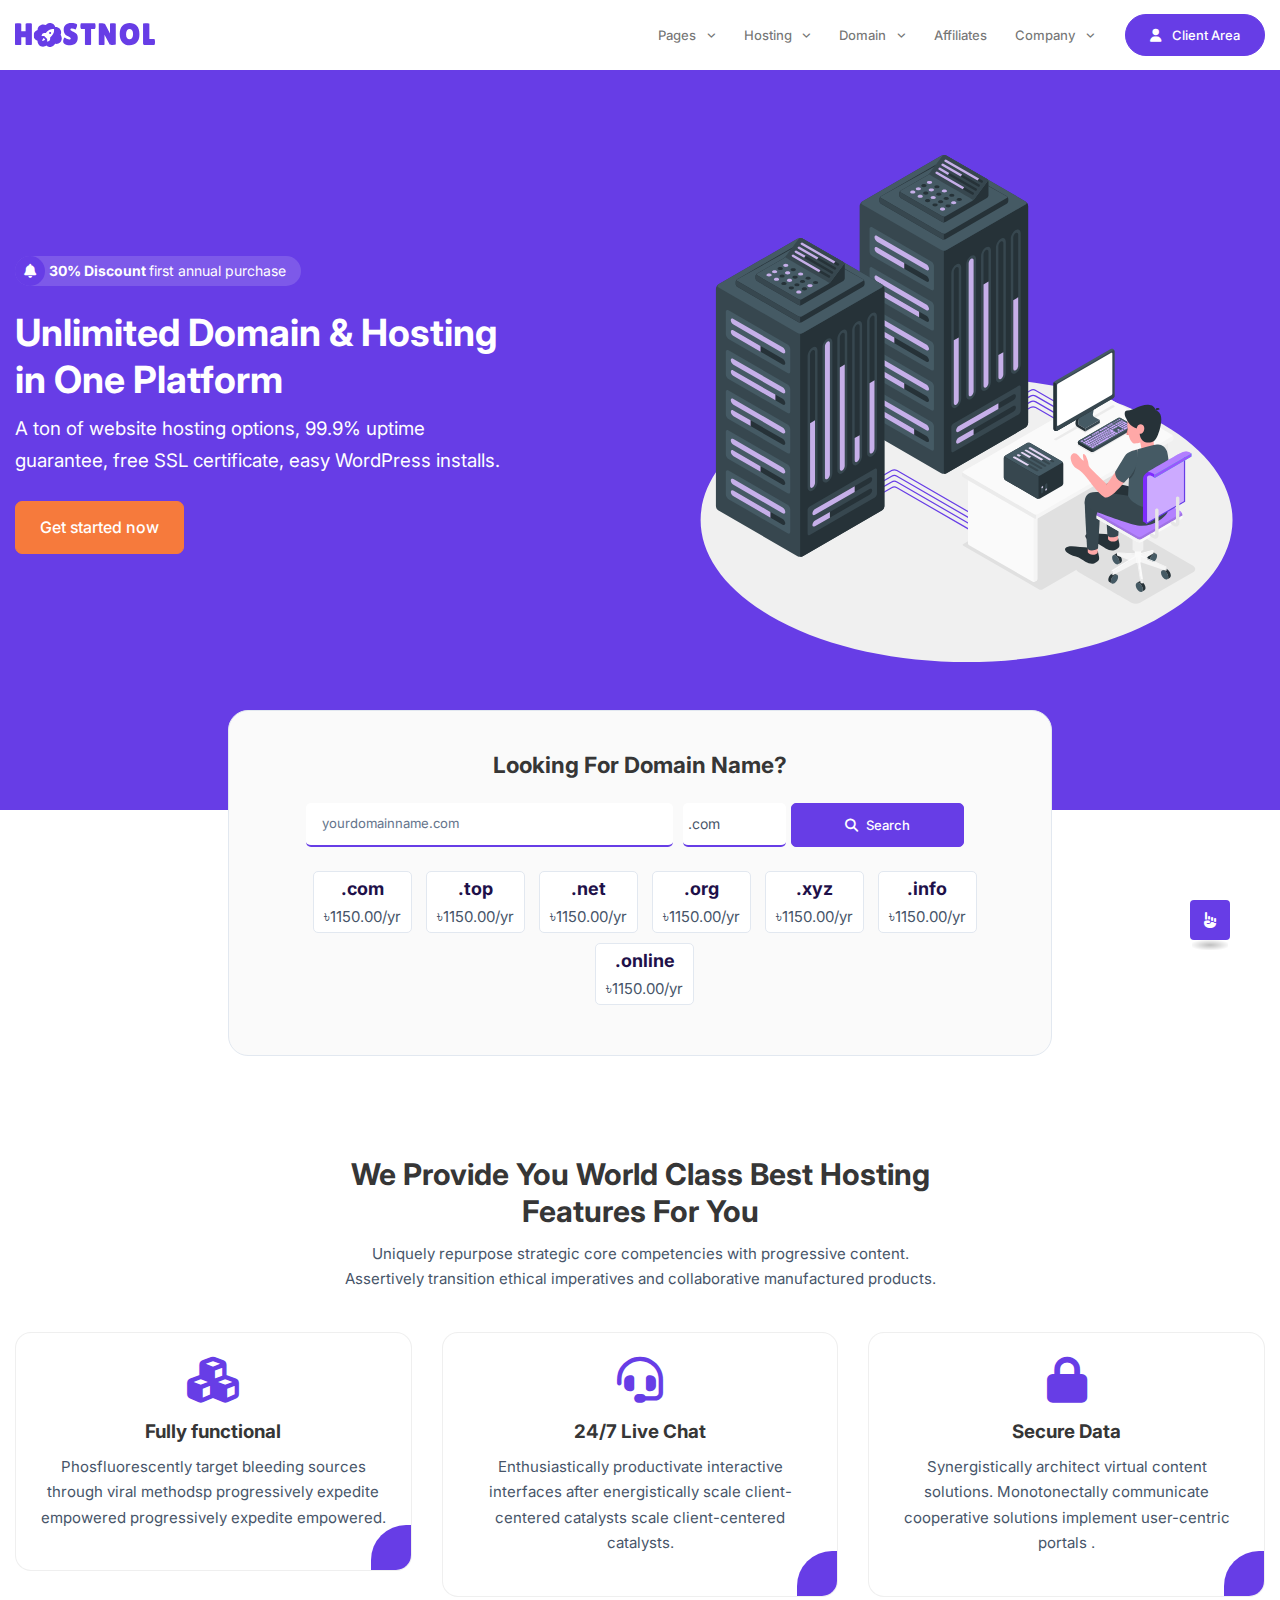
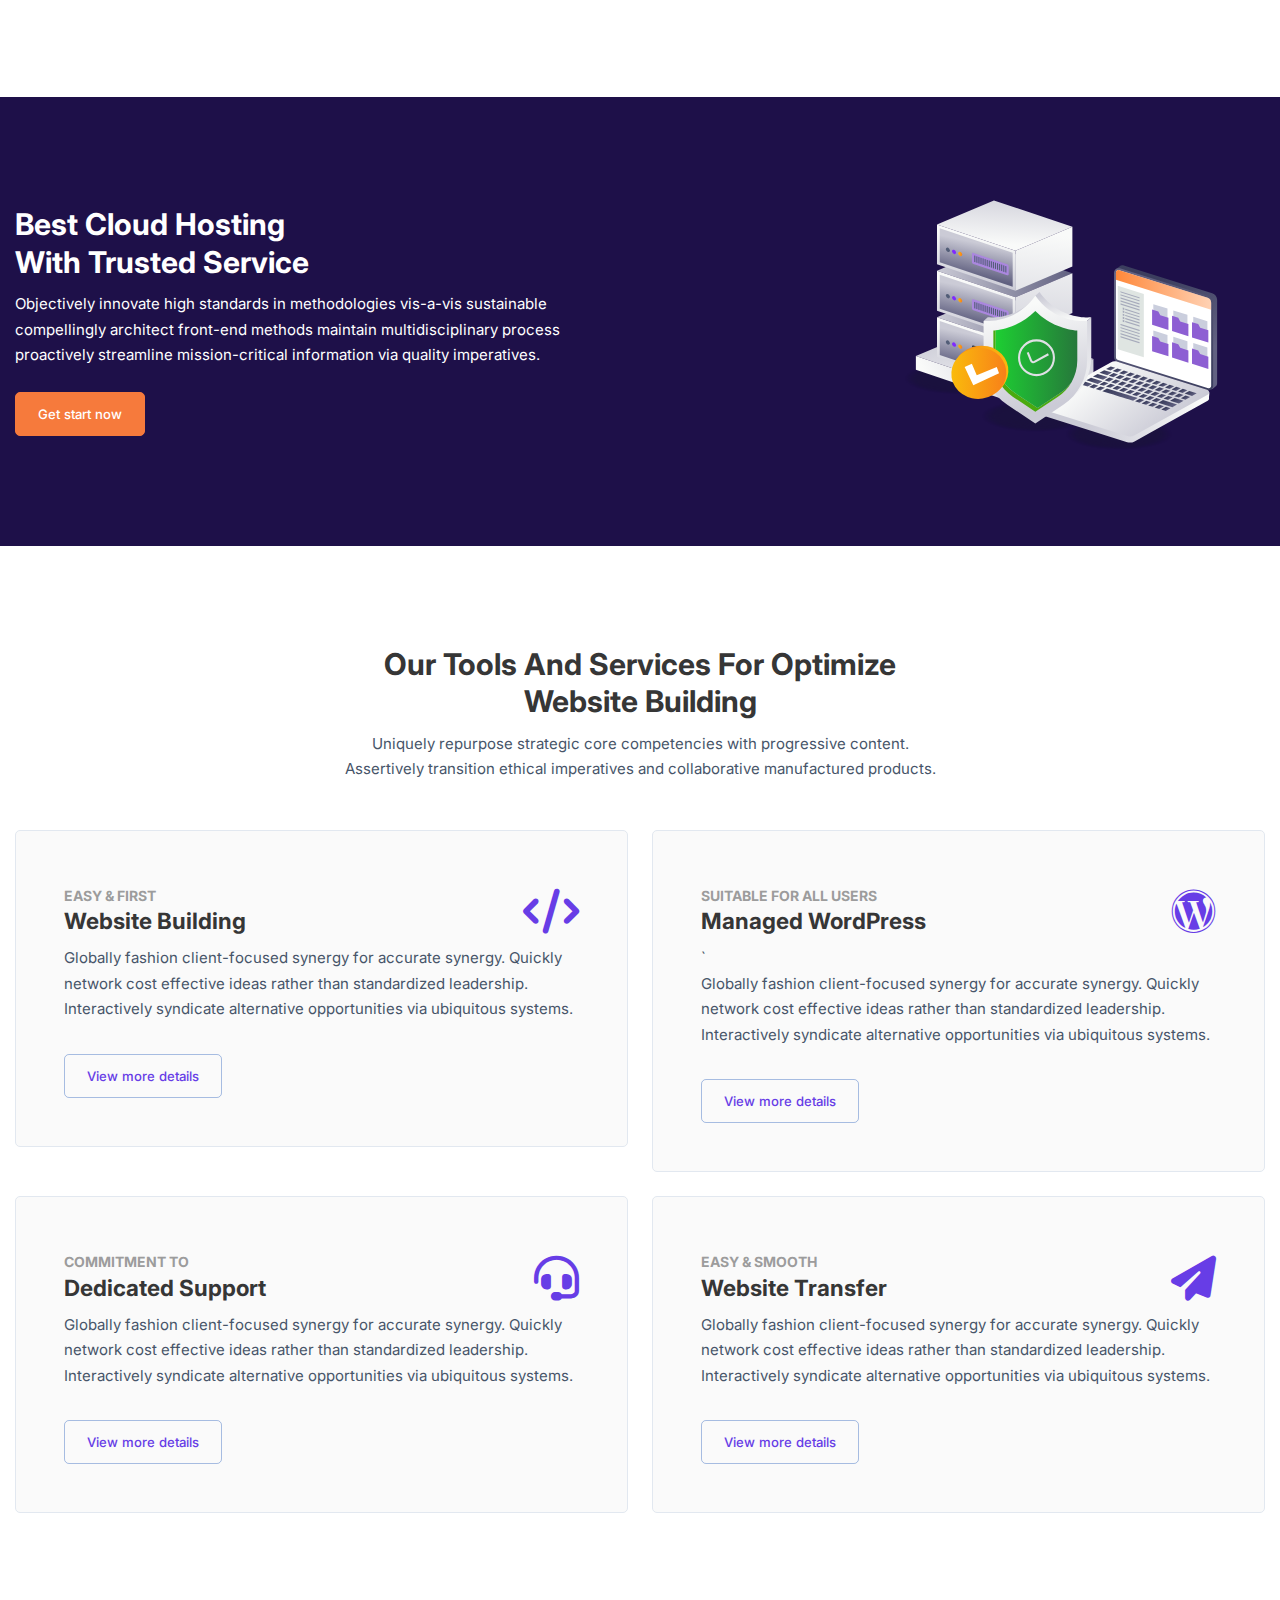
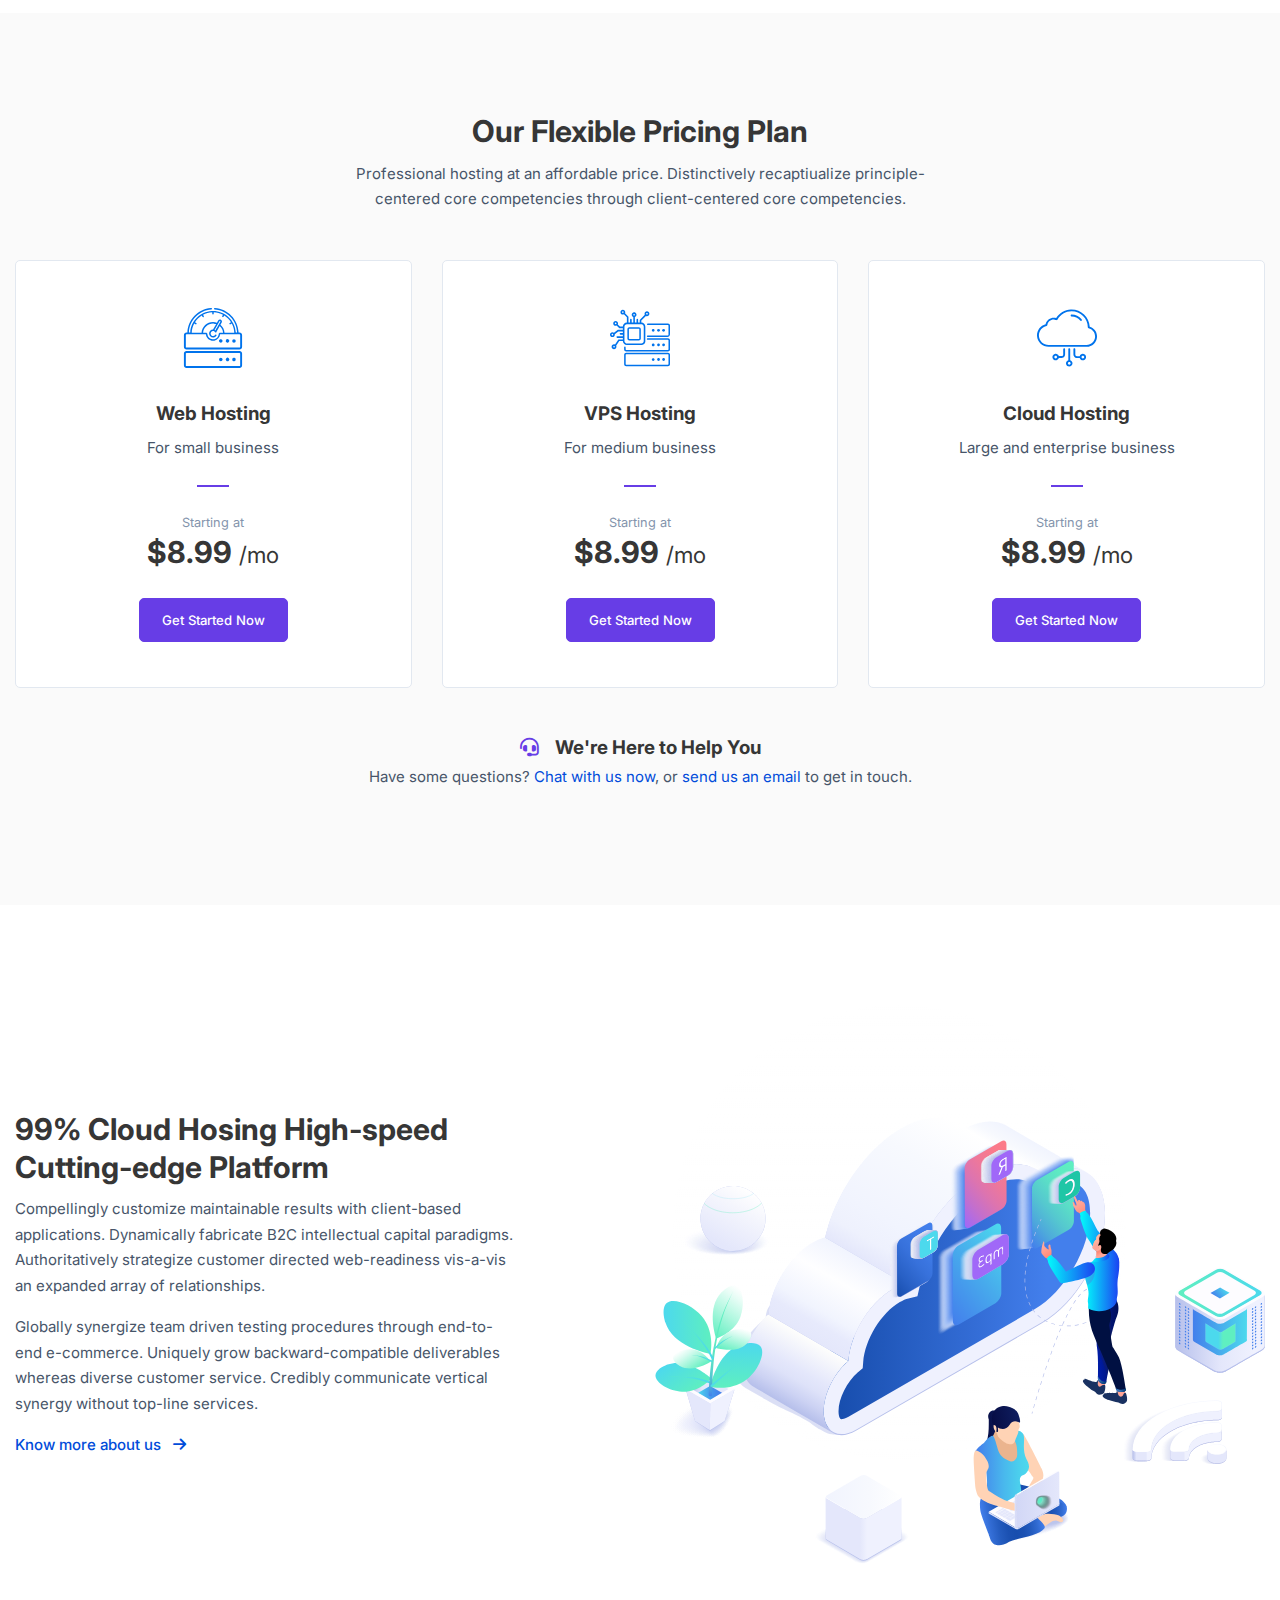
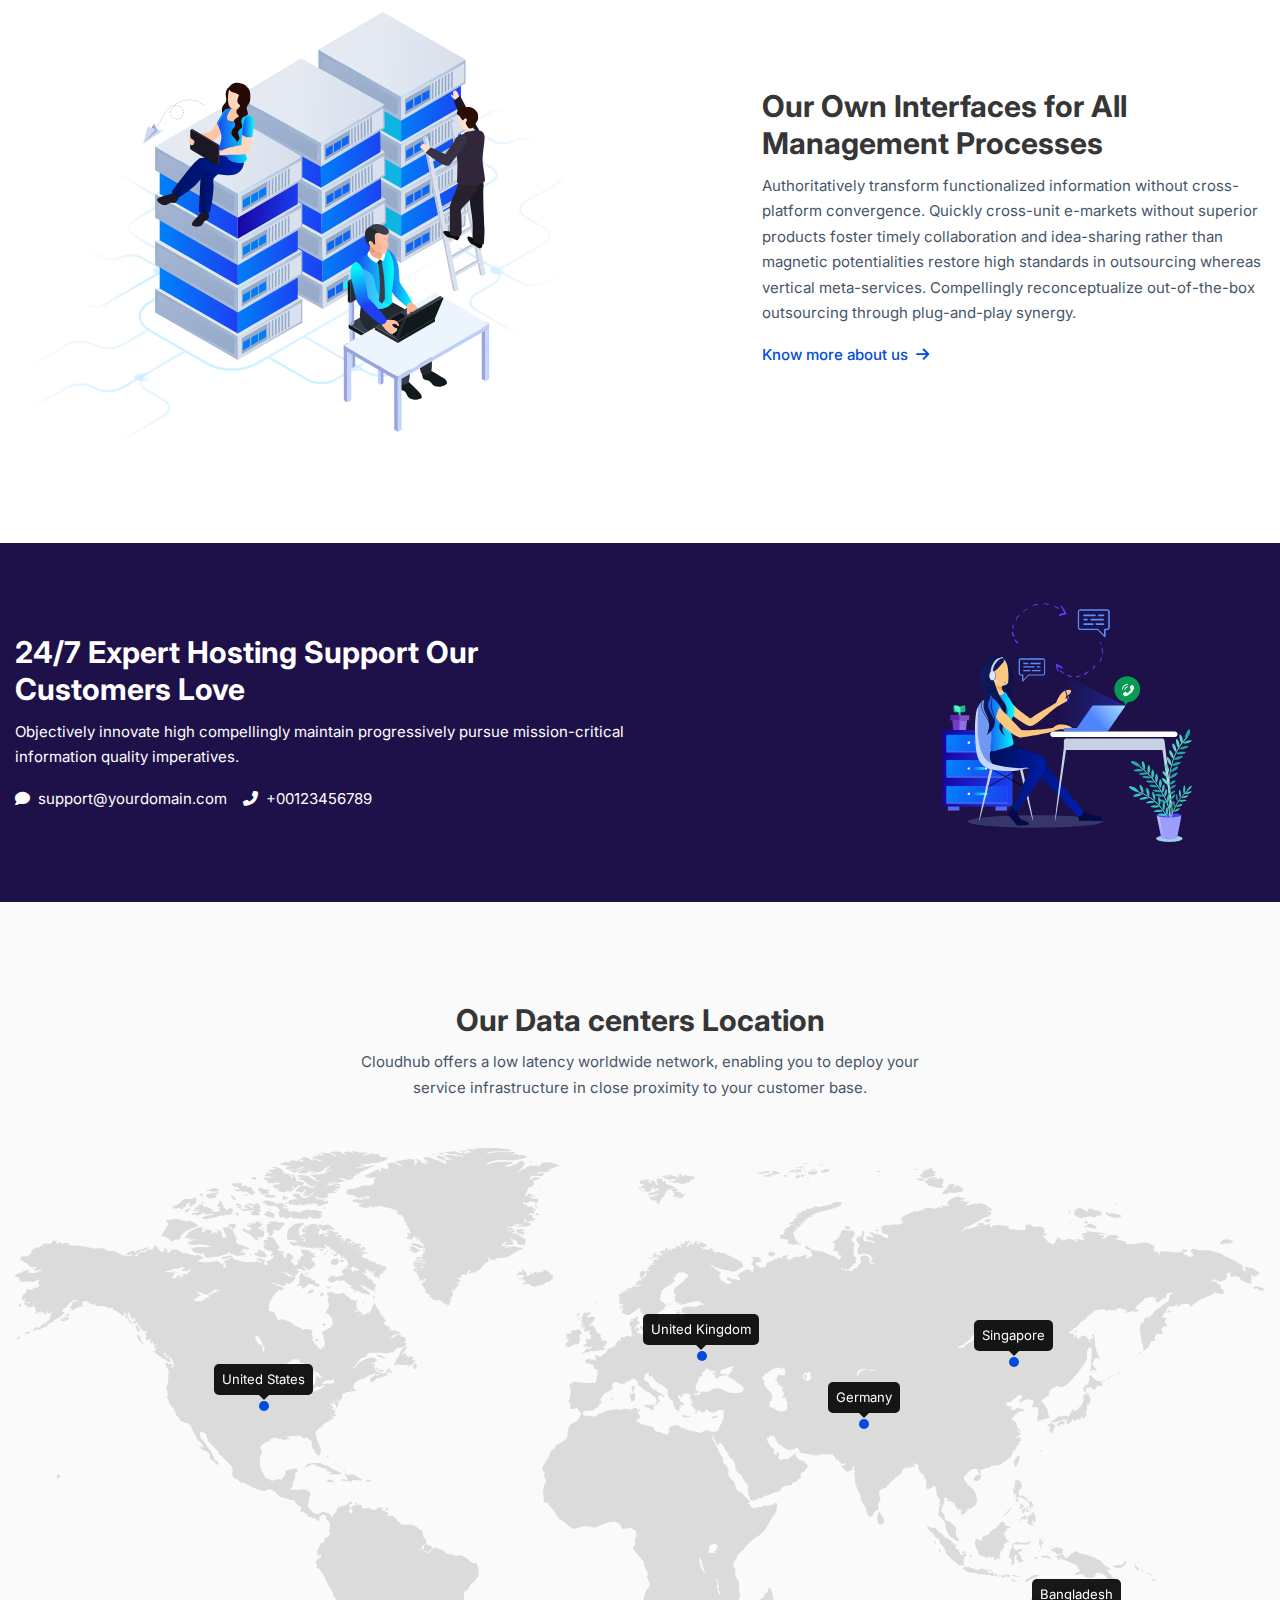
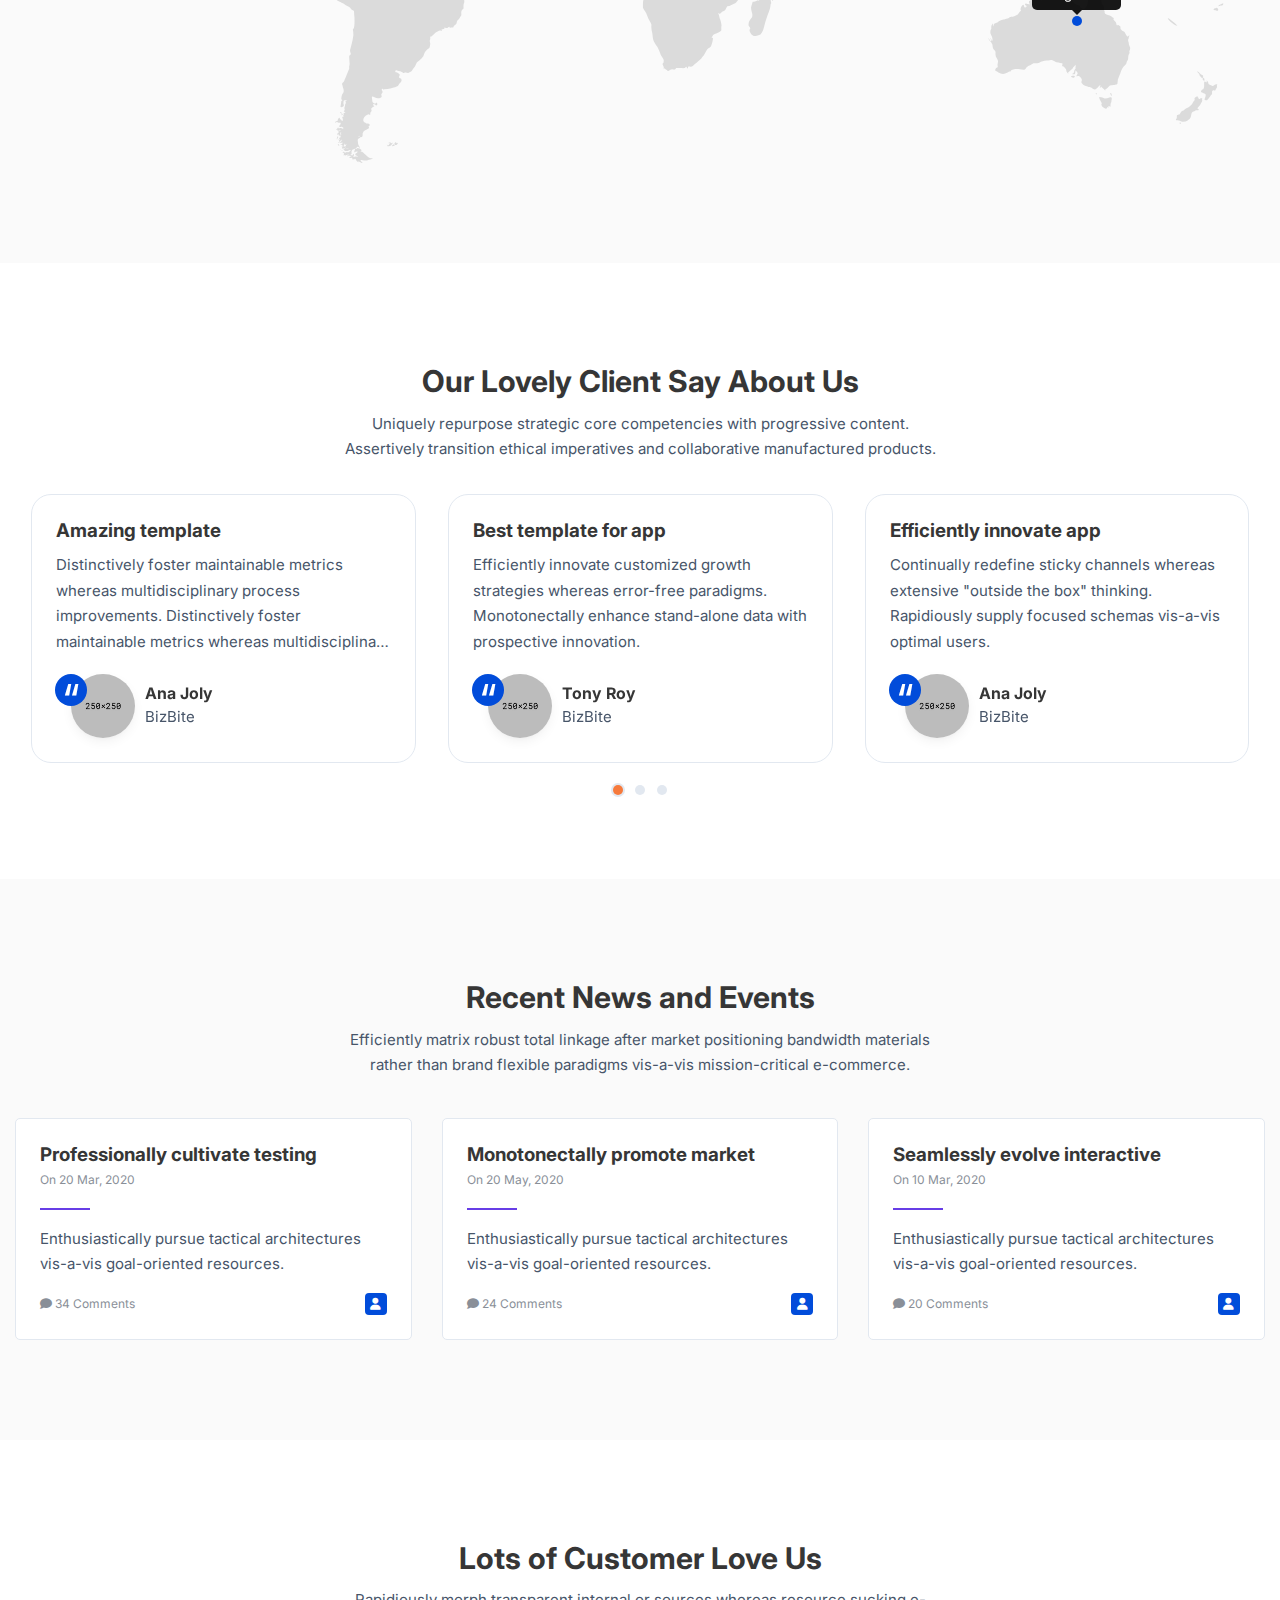
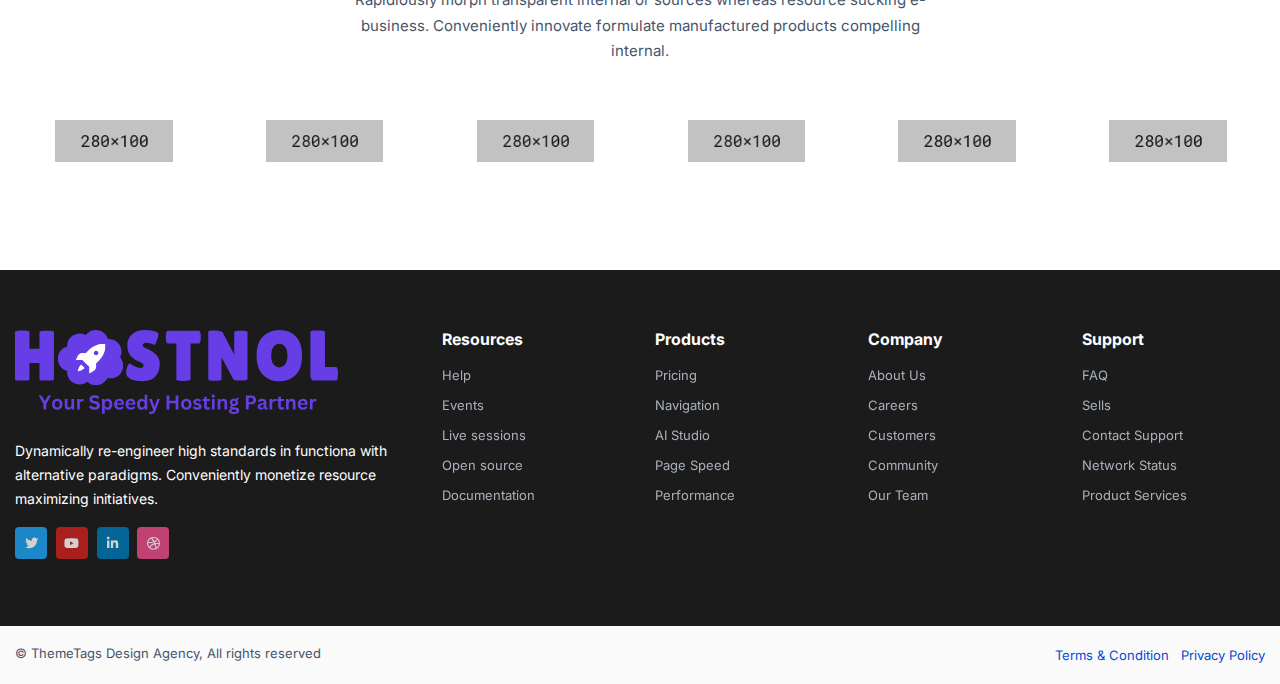
==== index.html @ c2eb30a0 "initial" ====
<!DOCTYPE html>
<html lang="en">

<head>
    <meta charset="utf-8" />
    <meta name="viewport" content="width=device-width, initial-scale=1, shrink-to-fit=no" />
    <meta http-equiv="X-UA-Compatible" content="ie=edge" />

    <!--favicon icon-->
    <link rel="icon" href="assets/img/logo/logo-icon.svg" type="image/png" sizes="16x16" />

    <!--title-->
    <title>Hostnol | Fast, Secure and Reliable Hosting Services Provider</title>

    <!--build:css-->
    <link id="theme-style" href="assets/css/main.css" as="style" rel="stylesheet" />
    <link href="assets/css/hostnol.css" as="style" rel="stylesheet" />
    <!-- endbuild -->

</head>

<body>
    <!--preloader start-->
    <div id="preloader">
        <div class="preloader-wrap">
            <img src="assets/img/logo/logo-full.svg" alt="logo" class="img-fluid" />
            <div class="preloader">
                <i>.</i>
                <i>.</i>
                <i>.</i>
            </div>
        </div>
    </div>
    <!--preloader end-->
    <!--header section start-->
    <header id="header" class="header-main">
        <!--main header menu start-->
        <div id="logoAndNav" class="main-header-menu-wrap bg-white fixed-top">
            <div class="container">
                <nav class="js-mega-menu navbar navbar-expand-md header-nav">
                    <!--logo start-->
                    <a class="navbar-brand pt-0 logo" href="index.html">
                        <img src="assets/img/logo/logo.svg" alt="logo" />
                    </a>
                    <!--logo end-->

                    <!--responsive toggle button start-->
                    <button type="button" class="navbar-toggler btn" data-bs-toggle="offcanvas" data-bs-target="#offcanvasLeft">
                        <span id="hamburgerTrigger">
            <span class="fas fa-bars"></span>
                        </span>
                    </button>
                    <!--responsive toggle button end-->

                    <!--main menu start-->
                    <div id="navBar" class="collapse navbar-collapse">
                        <ul class="navbar-nav ms-auto main-navbar-nav">
                           
                            <!--pages start-->
                            <li class="nav-item hs-has-sub-menu custom-nav-item">
                                <a id="pagesMegaMenu" class="nav-link custom-nav-link main-link-toggle" href="javascript:void(0);" aria-haspopup="true" aria-expanded="false" aria-labelledby="pagesSubMenu">
                                    Pages
                                </a>
                                <!-- Pages - Submenu -->
                                <ul id="pagesSubMenu" class="hs-sub-menu main-sub-menu" aria-labelledby="pagesMegaMenu" style="min-width: 230px;">
                                    <li class="nav-item submenu-item">
                                        <a class="nav-link sub-menu-nav-link" href="about-us.html">
                                            About Us
                                        </a>
                                    </li>
                                    <li class="nav-item submenu-item">
                                        <a class="nav-link sub-menu-nav-link" href="offer-single-page.html">
                                            Black Friday Single
                                        </a>
                                    </li>
                                    <li class="nav-item submenu-item">
                                        <a class="nav-link sub-menu-nav-link" href="terms-condition.html">
                                            Terms & Condition
                                        </a>
                                    </li>
                                    <li class="nav-item submenu-item">
                                        <a class="nav-link sub-menu-nav-link" href="privacy-policy.html">
                                            Privacy Policy
                                        </a>
                                    </li>
                                    <li class="hs-has-sub-menu">
                                        <a id="navLinkPagesPricing" class="nav-link sub-menu-nav-link sub-link-toggle" href="javascript:void(0);" aria-haspopup="true" aria-expanded="false" aria-controls="navSubmenuPagesPricing">
                                            Pricing
                                        </a>
                                        <ul id="navSubmenuPagesPricing" class="hs-sub-menu main-sub-menu" aria-labelledby="navLinkPagesPricing" style="min-width: 230px;">
                                            <li>
                                                <a class="nav-link sub-menu-nav-link" href="pricing-default.html">
                                                    Pricing Default
                                                </a>
                                            </li>
                                            <li>
                                                <a class="nav-link sub-menu-nav-link" href="pricing-package.html">
                                                    Pricing Packages
                                                </a>
                                            </li>
                                            <li>
                                                <a class="nav-link sub-menu-nav-link" href="pricing-web-hosting.html">
                                                    Web Hosting Packages
                                                </a>
                                            </li>
                                            <li>
                                                <a class="nav-link sub-menu-nav-link" href="pricing-windows-hosting.html">
                                                    Windows Hosting
                                                </a>
                                            </li>
                                            <li>
                                                <a class="nav-link sub-menu-nav-link" href="pricing-comparision.html">
                                                    Pricing Comparison
                                                </a>
                                            </li>
                                            <li>
                                                <a class="nav-link sub-menu-nav-link" href="pricing-specifications.html">
                                                    Pricing Specifications
                                                    <span class="badge bg-danger ms-auto">New</span>
                                                </a>
                                            </li>
                                            <li>
                                                <a class="nav-link sub-menu-nav-link" href="vps-pricing.html">
                                                    VPS Pricing
                                                </a>
                                            </li>
                                        </ul>
                                    </li>
                                    <li class="hs-has-sub-menu">
                                        <a id="navLinkPagesBlog" class="nav-link sub-menu-nav-link sub-link-toggle" href="javascript:void(0);" aria-haspopup="true" aria-expanded="false" aria-controls="navSubmenuPagesBlog">
                                            Blog
                                        </a>
                                        <ul id="navSubmenuPagesBlog" class="hs-sub-menu main-sub-menu" aria-labelledby="navLinkPagesBlog" style="min-width: 230px;">
                                            <li>
                                                <a class="nav-link sub-menu-nav-link" href="blog-grid.html">
                                                    Blog Grid
                                                </a>
                                            </li>
                                            <li>
                                                <a class="nav-link sub-menu-nav-link" href="blog-details.html">
                                                    Blog Details
                                                </a>
                                            </li>
                                        </ul>
                                    </li>
                                    <li class="hs-has-sub-menu">
                                        <a id="navLinkPagesSpecialty" class="nav-link sub-menu-nav-link sub-link-toggle" href="javascript:void(0);" aria-haspopup="true" aria-expanded="false" aria-controls="navSubmenuPagesSpecialty">
                                            Specialty
                                        </a>
                                        <ul id="navSubmenuPagesSpecialty" class="hs-sub-menu main-sub-menu" aria-labelledby="navLinkPagesSpecialty" style="min-width: 230px;">
                                            <li>
                                                <a class="nav-link sub-menu-nav-link" href="domain-search-result.html">
                                                    Search Result
                                                    <span class="badge bg-success ms-2">New</span>
                                                </a>
                                            </li>
                                            <li>
                                                <a class="nav-link sub-menu-nav-link" href="cover-page.html">
                                                    Cover Page
                                                </a>
                                            </li>
                                            <li>
                                                <a class="nav-link sub-menu-nav-link" href="coming-soon.html">
                                                    Coming Soon
                                                </a>
                                            </li>
                                            <li>
                                                <a class="nav-link sub-menu-nav-link" href="thank-you.html">
                                                    Thank You
                                                </a>
                                            </li>
                                            <li>
                                                <a class="nav-link sub-menu-nav-link" href="404.html">
                                                    Error 404
                                                </a>
                                            </li>
                                        </ul>
                                    </li>
                                    <li class="hs-has-sub-menu">
                                        <a id="navLinkPagesLogin" class="nav-link sub-menu-nav-link sub-link-toggle" href="javascript:void(0);" aria-haspopup="true" aria-expanded="false" aria-controls="navSubmenuPagesLogin">
                                            Login &amp; Signup
                                        </a>
                                        <ul id="navSubmenuPagesLogin" class="hs-sub-menu main-sub-menu" aria-labelledby="navLinkPagesLogin" style="min-width: 230px;">
                                            <li>
                                                <a class="nav-link sub-menu-nav-link" href="login.html">
                                                    Login
                                                </a>
                                            </li>
                                            <li>
                                                <a class="nav-link sub-menu-nav-link" href="sign-up.html">
                                                    Signup
                                                </a>
                                            </li>
                                            <li>
                                                <a class="nav-link sub-menu-nav-link" href="password-reset.html">
                                                    Recover Account
                                                </a>
                                            </li>
                                        </ul>
                                    </li>
                                </ul>
                                <!-- End Pages - Submenu -->
                            </li>
                            <!--pages end-->
                            <!--hosting start-->
                            <li class="nav-item hs-has-mega-menu custom-nav-item position-relative" data-position="center">
                                <a id="hostingMegaMenu" class="nav-link custom-nav-link main-link-toggle" href="JavaScript:Void(0);" aria-haspopup="true" aria-expanded="false">
                                    Hosting
                                </a>
                                <!-- Demos - Mega Menu -->
                                <div class="hs-mega-menu main-sub-menu" style="width: 715px;" aria-labelledby="hostingMegaMenu">
                                    <div class="row g-0">
                                        <div class="col-md-6">
                                            <div class="menu-item-wrap py-0 p-md-3 p-lg-3">
                                                <!--menu title with subtitle and icon item start-->
                                                <div class="title-with-icon-item">
                                                    <a class="title-with-icon-link" href="shared-hosting.html">
                                                        <div class="d-flex align-items-center">
                                                            <div class="menu-item-icon pe-3">
                                                                <i
                                class="fas fa-server rounded-circle primary-bg"
                              ></i>
                                                            </div>
                                                            <div class="media-body">
                                                                <span class="u-header__promo-title">
                                Shared Web Hosting
                              </span>
                                                                <small class="u-header__promo-text">
                                                                    Reliable quality Starting at
                                                                    <strong>$2.99</strong>
                                                                </small>
                                                            </div>
                                                        </div>
                                                    </a>
                                                </div>
                                                <!--menu title with subtitle and icon item end-->
                                                <!--menu title with subtitle and icon item start-->
                                                <div class="title-with-icon-item">
                                                    <a class="title-with-icon-link" href="vps-hosting.html">
                                                        <div class="d-flex align-items-center">
                                                            <div class="menu-item-icon pe-3">
                                                                <i
                                class="fas fa-box rounded-circle accent-bg"
                              ></i>
                                                            </div>
                                                            <div class="media-body">
                                                                <span class="u-header__promo-title">
                                VPS Hosting
                              </span>
                                                                <small class="u-header__promo-text">
                                                                    Maintain Starting at
                                                                    <strong>$11.99</strong>
                                                                </small>
                                                            </div>
                                                        </div>
                                                    </a>
                                                </div>
                                                <!--menu title with subtitle and icon item end-->
                                                <!--menu title with subtitle and icon item start-->
                                                <div class="title-with-icon-item">
                                                    <a class="title-with-icon-link" href="cloud-hosting.html">
                                                        <div class="d-flex align-items-center">
                                                            <div class="menu-item-icon pe-3">
                                                                <i
                                class="fas fa-cloud rounded-circle secondary-bg"
                              ></i>
                                                            </div>
                                                            <div class="media-body">
                                                                <span class="u-header__promo-title">
                                Cloud Hosting
                              </span>
                                                                <small class="u-header__promo-text">
                                                                    Cloud Starting at
                                                                    <strong>$5.99/mo</strong>
                                                                </small>
                                                            </div>
                                                        </div>
                                                    </a>
                                                </div>
                                                <!--menu title with subtitle and icon item end-->
                                            </div>
                                        </div>
                                        <div class="col-md-6">
                                            <div class="menu-item-wrap py-0 p-md-3 p-lg-3">
                                                <!--menu title with subtitle and icon item start-->
                                                <div class="title-with-icon-item">
                                                    <a class="title-with-icon-link" href="email-hosting.html">
                                                        <div class="d-flex align-items-center">
                                                            <div class="menu-item-icon pe-3">
                                                                <i
                                class="fas fa-envelope rounded-circle twitter-bg"
                              ></i>
                                                            </div>
                                                            <div class="media-body">
                                                                <span class="u-header__promo-title">
                                Email Hosting
                              </span>
                                                                <small class="u-header__promo-text">
                                                                    First Starting at
                                                                    <strong>$0.99/mo</strong>
                                                                </small>
                                                            </div>
                                                        </div>
                                                    </a>
                                                </div>
                                                <!--menu title with subtitle and icon item end-->
                                                <!--menu title with subtitle and icon item start-->
                                                <div class="title-with-icon-item">
                                                    <a class="title-with-icon-link" href="windows-vps-hosting.html">
                                                        <div class="d-flex align-items-center">
                                                            <div class="menu-item-icon pe-3">
                                                                <i
                                class="fab fa-windows rounded-circle bg-success"
                              ></i>
                                                            </div>
                                                            <div class="media-body">
                                                                <span class="u-header__promo-title">
                                Windows VPS Hosting
                              </span>
                                                                <small class="u-header__promo-text">
                                                                    Globally Starting at
                                                                    <strong>$9.99/mo</strong>
                                                                </small>
                                                            </div>
                                                        </div>
                                                    </a>
                                                </div>
                                                <!--menu title with subtitle and icon item end-->
                                                <!--menu title with subtitle and icon item start-->
                                                <div class="title-with-icon-item">
                                                    <a class="title-with-icon-link" href="dedicated-server-hosting.html">
                                                        <div class="d-flex align-items-center">
                                                            <div class="menu-item-icon pe-3">
                                                                <i
                                class="fas fa-database rounded-circle dribbble-bg"
                              ></i>
                                                            </div>
                                                            <div class="media-body">
                                                                <span class="u-header__promo-title">
                                Dedicated Server Hosting
                              </span>
                                                                <small class="u-header__promo-text">
                                                                    Conveniently Starting at
                                                                    <strong>$9.99/mo</strong>
                                                                </small>
                                                            </div>
                                                        </div>
                                                    </a>
                                                </div>
                                                <!--menu title with subtitle and icon item end-->
                                            </div>
                                        </div>
                                    </div>
                                    <!--application hosting start-->
                                    <div class="application-hosting text-white">
                                        <span
                    class="sub-menu-title text-lg-center text-md-center text-white mb-3"
                  >
                    Application For Hosting
                  </span>
                                        <ul class="application-hosting-list">
                                            <li>
                                                <a href="wp-hosting.html">
                                                    <img src="assets/img/icons/wordpress-icon-color.svg" alt="icon" />
                                                    WordPress Hosting
                                                </a>
                                            </li>
                                            <li>
                                                <a href="joomla-hosting.html">
                                                    <img src="assets/img/icons/joomla-icon-color.svg" alt="icon" />
                                                    Joomla Hosting
                                                </a>
                                            </li>
                                            <li>
                                                <a href="magento-hosting.html">
                                                    <img src="assets/img/icons/magento-icon-color.svg" alt="icon" />
                                                    Magento Hosting
                                                </a>
                                            </li>
                                            <li>
                                                <a href="opencart-hosting.html">
                                                    <img src="assets/img/icons/opencart-icon-color.svg" alt="icon" />
                                                    Opencart Hosting
                                                </a>
                                            </li>
                                            <li>
                                                <a href="prestashop-hosting.html">
                                                    <img src="assets/img/icons/prestashop-icon-color.svg" alt="icon" />
                                                    Prestashop Hosting
                                                </a>
                                            </li>
                                            <li>
                                                <a href="drupal-hosting.html">
                                                    <img src="assets/img/icons/drupal-icon-color.svg" alt="icon" />
                                                    Drupal Hosting
                                                </a>
                                            </li>
                                        </ul>
                                    </div>
                                    <!--application hosting end-->
                                </div>
                                <!-- End Demos - Mega Menu -->
                            </li>
                            <!--hosting end-->
                            <!--domain start-->
                            <li class="nav-item hs-has-mega-menu custom-nav-item position-relative" data-position="center">
                                <a id="domainMegaMenu" class="nav-link custom-nav-link main-link-toggle" href="JavaScript:Void(0);" aria-haspopup="true" aria-expanded="false">
                                    Domain
                                </a>
                                <!-- Demos - Mega Menu -->
                                <div class="hs-mega-menu main-sub-menu" style="width: 660px;" aria-labelledby="domainMegaMenu">
                                    <div class="row g-0">
                                        <div class="col-md-6 col-sm-6">
                                            <div class="menu-item-wrap p-3">
                                                <!--menu title with subtitle and icon item start-->
                                                <div class="title-with-icon-item">
                                                    <a class="title-with-icon-link" href="domain-checker.html">
                                                        <div class="d-flex align-items-center pb-1">
                                                            <i class="fas fa-globe me-2 color-primary"></i>
                                                            <span class="u-header__promo-title">
                              Domain Checker
                            </span>
                                                        </div>
                                                        <small class="u-header__promo-text">
                                                            Find the perfect domain for your business
                                                        </small>
                                                    </a>
                                                </div>
                                                <!--menu title with subtitle and icon item end-->
                                                <!--menu title with subtitle and icon item start-->
                                                <div class="title-with-icon-item">
                                                    <a class="title-with-icon-link" href="domain-transfer.html">
                                                        <div class="d-flex align-items-center pb-1">
                                                            <i
                              class="fas fa-exchange-alt me-2 color-accent"
                            ></i>
                                                            <span class="u-header__promo-title">
                              Domain Transfer
                            </span>
                                                        </div>
                                                        <small class="u-header__promo-text">
                                                            Transfer your domain easily
                                                        </small>
                                                    </a>
                                                </div>
                                                <!--menu title with subtitle and icon item end-->
                                                <!--menu title with subtitle and icon item start-->
                                                <div class="title-with-icon-item">
                                                    <a class="title-with-icon-link" href="domain-registration.html">
                                                        <div class="d-flex align-items-center pb-1">
                                                            <i
                              class="fas fa-copyright me-2 instagram-color"
                            ></i>
                                                            <span class="u-header__promo-title">
                              Domain Registration
                            </span>
                                                        </div>
                                                        <small class="u-header__promo-text">
                                                            Register your domain name for lifetime
                                                        </small>
                                                    </a>
                                                </div>
                                                <!--menu title with subtitle and icon item end-->
                                            </div>
                                        </div>
                                        <div class="col-md-6 col-sm-6 gray-light-bg custom-radius-right">
                                            <div class="menu-item-wrap p-4">
                                                <h6>#1 Web Hosting Company</h6>
                                                <ul class="list-unstyled tech-feature-list">
                                                    <li class="py-1">
                                                        <small>
                                                            <span
                              class="fas fa-check-circle text-success me-2"
                            ></span>
                                                            <strong>Flexible</strong>
                                                            Easy to Use Control Panel
                                                        </small>
                                                    </li>
                                                    <li class="py-1">
                                                        <small>
                                                            <span
                              class="fas fa-check-circle text-success me-2"
                            ></span>
                                                            <strong>99%</strong>
                                                            Uptime Guarantee
                                                        </small>
                                                    </li>
                                                    <li class="py-1">
                                                        <small>
                                                            <span
                              class="fas fa-check-circle text-success me-2"
                            ></span>
                                                            <strong>45-Day</strong>
                                                            Money-Back Guarantee
                                                        </small>
                                                    </li>
                                                    <li class="py-1">
                                                        <small>
                                                            <span
                              class="fas fa-check-circle text-success me-2"
                            ></span>
                                                            <strong>Free SSL</strong>
                                                            Certificate Included
                                                        </small>
                                                    </li>
                                                </ul>
                                                <a class="btn btn-tertiary btn-block mt-3" href="#">
                                                    Learn More
                                                    <span class="fas fa-angle-right ms-2"></span>
                                                </a>
                                            </div>
                                        </div>
                                    </div>
                                </div>
                                <!-- End Demos - Mega Menu -->
                            </li>
                            <!--domain end-->
                            <li class="nav-item custom-nav-item">
                                <a class="nav-link custom-nav-link" href="affiliates.html">
                                    Affiliates
                                </a>
                            </li>
                            <!--about start-->
                            <li class="nav-item hs-has-mega-menu custom-nav-item position-relative" data-position="center">
                                <a id="aboutMegaMenu" class="nav-link custom-nav-link main-link-toggle" href="JavaScript:Void(0);" aria-haspopup="true" aria-expanded="false">
                                    Company
                                </a>
                                <!--about submenu start-->
                                <div class="hs-mega-menu main-sub-menu" style="width: 320px;" aria-labelledby="aboutMegaMenu">
                                    <!--menu title with subtitle and icon item start-->
                                    <div class="title-with-icon-item">
                                        <a class="title-with-icon-link" href="contact-us.html">
                                            <div class="d-flex align-items-center">
                                                <img class="menu-titile-icon" src="assets/img/chat-mobile.svg" alt="SVG" />
                                                <div class="media-body">
                                                    <span class="u-header__promo-title">Contact Us</span>
                                                    <small class="u-header__promo-text">
                                                        Face any problem contact with us
                                                    </small>
                                                </div>
                                            </div>
                                        </a>
                                    </div>
                                    <!--menu title with subtitle and icon item end-->
                                    <!--menu title with subtitle and icon item start-->
                                    <div class="title-with-icon-item">
                                        <a class="title-with-icon-link" href="about-us.html">
                                            <div class="d-flex align-items-center">
                                                <img class="menu-titile-icon" src="assets/img/community.svg" alt="SVG" />
                                                <div class="media-body">
                                                    <span class="u-header__promo-title">About Us</span>
                                                    <small class="u-header__promo-text">
                                                        We are leading hosting company
                                                    </small>
                                                </div>
                                            </div>
                                        </a>
                                    </div>
                                    <!--menu title with subtitle and icon item end-->
                                    <!--menu title with subtitle and icon item start-->
                                    <div class="title-with-icon-item">
                                        <a class="title-with-icon-link" href="partners.html">
                                            <div class="d-flex align-items-center">
                                                <img class="menu-titile-icon" src="assets/img/partner.svg" alt="SVG" />
                                                <div class="media-body">
                                                    <span class="u-header__promo-title">Our Partner</span>
                                                    <small class="u-header__promo-text">
                                                        We have trusted partners globally
                                                    </small>
                                                </div>
                                            </div>
                                        </a>
                                    </div>
                                    <!--menu title with subtitle and icon item end-->
                                    <!--menu title with subtitle and icon item start-->
                                    <div class="title-with-icon-item">
                                        <a class="title-with-icon-link" href="network.html">
                                            <div class="d-flex align-items-center">
                                                <img class="menu-titile-icon" src="assets/img/network.svg" alt="SVG" />
                                                <div class="media-body">
                                                    <span class="u-header__promo-title">Network</span>
                                                    <small class="u-header__promo-text">
                                                        Keep your data save and secure
                                                    </small>
                                                </div>
                                            </div>
                                        </a>
                                    </div>
                                    <!--menu title with subtitle and icon item end-->
                                    <!--menu title with subtitle and icon item start-->
                                    <div class="title-with-icon-item">
                                        <a class="title-with-icon-link" href="blog-grid.html">
                                            <div class="d-flex align-items-center">
                                                <img class="menu-titile-icon" src="assets/img/blog.svg" alt="SVG" />
                                                <div class="media-body">
                                                    <span class="u-header__promo-title">Company Blog</span>
                                                    <small class="u-header__promo-text">
                                                        Industry latest technology news & tips
                                                    </small>
                                                </div>
                                            </div>
                                        </a>
                                    </div>
                                    <!--menu title with subtitle and icon item end-->
                                </div>
                                <!--about submenu end-->
                            </li>
                            <!--about end-->
                            <!--button start-->
                            <li class="nav-item header-nav-last-item d-flex align-items-center">
                                <a class="btn btn-primary animated-btn" href="https://whmcs.themetags.com/index.php?systpl=kohost&carttpl=themetags_cart" target="_blank">
                                    <span class="fa fa-user pe-2"></span>
                                    Client Area
                                </a>
                            </li>
                            <!--button end-->
                        </ul>
                    </div>
                    <!--main menu end-->
                </nav>
            </div>
        </div>
        <!--main header menu end-->

        <!--offcanvas menu start-->
        <div class="offcanvas offcanvas-start" id="offcanvasLeft" tabindex="-1">
            <div class="offcanvas-header border-bottom">
                <a class="navbar-brand" href="index.html">
                    <img src="assets/img/logo-color.png" alt="logo" class="img-fluid" />
                </a>
                <button class="btn-close" type="button" data-bs-dismiss="offcanvas"></button>
            </div>
            <div class="offcanvas-body offcanvas-menu-wrap">
                <!--offcanvas menu list start-->
                <ul class="navbar-nav">
                    <!--home item start-->
                    <li class="nav-item dropdown">
                        <a class="nav-link dropdown-toggle" href="#" data-bs-toggle="dropdown">
                            Home
                        </a>
                        <div class="dropdown-menu p-0">
                            <div class="row g-0">
                                <div class="col-12 gray-light-bg">
                                    <div class="menu-item-wrap p-4">
                                        <h6>#1 Web Hosting Company</h6>
                                        <p>
                                            Get your website, web store or application online using our
                                            reliable and fast hosting.
                                        </p>
                                        <ul class="list-unstyled content-feature-list mb-2">
                                            <li>
                                                <i class="fas fa-check-circle text-success pe-2"></i>
                                                Managed cloud
                                            </li>
                                            <li>
                                                <i class="fas fa-check-circle text-success pe-2"></i>
                                                Business continuity
                                            </li>
                                            <li>
                                                <i class="fas fa-check-circle text-success pe-2"></i>
                                                IT/Cloud consultancy
                                            </li>
                                            <li>
                                                <i class="fas fa-check-circle text-success pe-2"></i>
                                                Load and stress testing
                                            </li>
                                            <li>
                                                <i class="fas fa-check-circle text-success pe-2"></i>
                                                Managed Kubernetes
                                            </li>
                                            <li>
                                                <i class="fas fa-check-circle text-success pe-2"></i>
                                                Managed Multi-datacenter
                                            </li>
                                        </ul>
                                    </div>
                                </div>
                                <div class="col-12">
                                    <div class="row no-gutters p-4">
                                        <div class="col-sm-12">
                                            <span class="sub-menu-title">Home different style</span>
                                            <ul class="home-demo-list">
                                                <li>
                                                    <a href="index.html">
                                                        <i class="far fa-hard-drive me-2"></i>
                                                        Home Default
                                                    </a>
                                                </li>
                                                <li>
                                                    <a href="index-image.html">
                                                        <i class="far fa-file-image me-2"></i>
                                                        Home Image
                                                    </a>
                                                </li>
                                                <li>
                                                    <a href="index-slider.html">
                                                        <i class="far fa-clone me-2"></i>
                                                        Home Content Slider
                                                    </a>
                                                </li>
                                                <li>
                                                    <a href="index-gaming.html">
                                                        <i class="far fa-gem me-2"></i>
                                                        Home Gaming Hosting
                                                    </a>
                                                </li>
                                                <li>
                                                    <a href="index-video.html">
                                                        <i class="far fa-file-video me-2"></i>
                                                        Home Background Video
                                                    </a>
                                                </li>
                                                <li>
                                                    <a href="index-black-friday.html">
                                                        <i class="far fa-lightbulb me-2"></i>
                                                        Home Black Friday Sale
                                                    </a>
                                                </li>
                                                <li>
                                                    <a href="index-black-friday-coming.html">
                                                        <i class="far fa-circle-dot me-2"></i>
                                                        Home Black Friday Coming
                                                    </a>
                                                </li>
                                                <li>
                                                    <a href="index-top-navbar.html">
                                                        <i class="far fa-hard-drive me-2"></i>
                                                        Home Top Navbar
                                                    </a>
                                                </li>
                                            </ul>
                                        </div>
                                    </div>
                                </div>
                                <div class="col-12">
                                    <!-- Mega Menu Banner -->
                                    <div class="u-header__product-banner">
                                        <div class="u-header__product-banner-content text-center text-white">
                                            <div class="mb-4">
                                                <h5 class="text-white">Get 25% Discount Start Now</h5>
                                                <ul class="list-unstyled list-inline menu-countdown my-4">
                                                    <li class="list-inline-item mb-0">
                                                        <span
                            class="counter-days border border-light fs-sm text-light p-2 rounded fw-medium"
                          ></span>
                                                    </li>
                                                    <li class="list-inline-item mb-0">
                                                        <span
                            class="counter-hours border border-light fs-sm text-light p-2 rounded fw-medium"
                          ></span>
                                                    </li>
                                                    <li class="list-inline-item mb-0">
                                                        <span
                            class="counter-minutes border border-light fs-sm text-light p-2 rounded fw-medium"
                          ></span>
                                                    </li>
                                                    <li class="list-inline-item mb-0">
                                                        <span
                            class="counter-seconds border border-light fs-sm text-light p-2 rounded fw-medium"
                          ></span>
                                                    </li>
                                                </ul>
                                            </div>
                                            <a class="btn btn-tertiary mt-2" href="#">
                                                Get start now
                                                <span class="fas fa-arrow-right ps-2"></span>
                                            </a>
                                        </div>
                                    </div>
                                    <!-- End Mega Menu Banner -->
                                </div>
                            </div>
                        </div>
                    </li>
                    <!--home item end-->

                    <!--page item start-->
                    <li class="nav-item dropdown">
                        <a class="nav-link dropdown-toggle" href="#" data-bs-toggle="dropdown" data-bs-auto-close="outside">
                            Pages
                        </a>
                        <ul class="dropdown-menu">
                            <li>
                                <a class="dropdown-item" href="about-us.html">About Us</a>
                            </li>
                            <li>
                                <a class="dropdown-item" href="offer-single-page.html">
                                    Black Friday Single
                                </a>
                            </li>
                            <li>
                                <a class="dropdown-item" href="terms-condition.html">
                                    Terms & Condition
                                </a>
                            </li>
                            <li>
                                <a class="dropdown-item" href="privacy-policy.html">
                                    Privacy Policy
                                </a>
                            </li>
                            <li class="dropdown">
                                <a class="dropdown-item dropdown-toggle" href="#" data-bs-toggle="dropdown">
                                    Pricing
                                </a>
                                <ul class="dropdown-menu">
                                    <li>
                                        <a class="dropdown-item" href="pricing-default.html">
                                            Pricing Default
                                        </a>
                                    </li>
                                    <li>
                                        <a class="dropdown-item" href="pricing-package.html">
                                            Pricing Packages
                                        </a>
                                    </li>
                                    <li>
                                        <a class="dropdown-item" href="pricing-web-hosting.html">
                                            Web Hosting Packages
                                        </a>
                                    </li>
                                    <li>
                                        <a class="dropdown-item" href="pricing-windows-hosting.html">
                                            Windows Hosting
                                        </a>
                                    </li>
                                    <li>
                                        <a class="dropdown-item" href="pricing-comparision.html">
                                            Pricing Comparison
                                        </a>
                                    </li>
                                    <li>
                                        <a class="dropdown-item" href="pricing-specifications.html">
                                            Pricing Specifications
                                            <span class="badge bg-danger ms-auto">New</span>
                                        </a>
                                    </li>
                                    <li>
                                        <a class="dropdown-item" href="vps-pricing.html">
                                            VPS Pricing
                                        </a>
                                    </li>
                                </ul>
                            </li>

                            <li class="dropdown">
                                <a class="dropdown-item dropdown-toggle" href="#" data-bs-toggle="dropdown">
                                    Blog
                                </a>
                                <ul class="dropdown-menu">
                                    <li>
                                        <a class="dropdown-item" href="blog-grid.html">Blog Grid</a>
                                    </li>
                                    <li>
                                        <a class="dropdown-item" href="blog-details.html">
                                            Blog Details
                                        </a>
                                    </li>
                                </ul>
                            </li>

                            <li class="dropdown">
                                <a class="dropdown-item dropdown-toggle" href="#" data-bs-toggle="dropdown">
                                    Specialty
                                </a>
                                <ul class="dropdown-menu">
                                    <li>
                                        <a class="dropdown-item" href="domain-search-result.html">
                                            Search Result
                                            <span class="badge bg-success ms-2">New</span>
                                        </a>
                                    </li>
                                    <li>
                                        <a class="dropdown-item" href="cover-page.html">Cover Page</a>
                                    </li>
                                    <li>
                                        <a class="dropdown-item" href="coming-soon.html">
                                            Coming Soon
                                        </a>
                                    </li>
                                    <li>
                                        <a class="dropdown-item" href="thank-you.html">Thank You</a>
                                    </li>
                                    <li>
                                        <a class="dropdown-item" href="404.html">Error 404</a>
                                    </li>
                                </ul>
                            </li>

                            <li class="dropdown">
                                <a class="dropdown-item dropdown-toggle" href="#" data-bs-toggle="dropdown">
                                    Login and Signup
                                </a>
                                <ul class="dropdown-menu">
                                    <li>
                                        <a class="dropdown-item" href="login.html">Login</a>
                                    </li>
                                    <li>
                                        <a class="dropdown-item" href="sign-up.html">Signup</a>
                                    </li>
                                    <li>
                                        <a class="dropdown-item" href="password-reset.html">
                                            Recover Account
                                        </a>
                                    </li>
                                </ul>
                            </li>
                        </ul>
                    </li>
                    <!--page item end-->

                    <!--hosting item start-->
                    <li class="nav-item dropdown">
                        <a class="nav-link dropdown-toggle" href="#" data-bs-toggle="dropdown">
                            Hosting
                        </a>
                        <div class="dropdown-menu p-0">
                            <div class="row g-0">
                                <div class="col-12">
                                    <div class="menu-item-wrap py-0 p-md-3 p-lg-3">
                                        <!--menu title with subtitle and icon item start-->
                                        <div class="title-with-icon-item">
                                            <a class="title-with-icon-link" href="shared-hosting.html">
                                                <div class="d-flex align-items-center">
                                                    <div class="menu-item-icon pe-3">
                                                        <i
                            class="fas fa-server rounded-circle primary-bg"
                          ></i>
                                                    </div>
                                                    <div class="media-body">
                                                        <span class="u-header__promo-title">
                            Shared Web Hosting
                          </span>
                                                        <small class="u-header__promo-text">
                                                            Reliable quality Starting at
                                                            <strong>$2.99</strong>
                                                        </small>
                                                    </div>
                                                </div>
                                            </a>
                                        </div>
                                        <!--menu title with subtitle and icon item end-->
                                        <!--menu title with subtitle and icon item start-->
                                        <div class="title-with-icon-item">
                                            <a class="title-with-icon-link" href="vps-hosting.html">
                                                <div class="d-flex align-items-center">
                                                    <div class="menu-item-icon pe-3">
                                                        <i class="fas fa-box rounded-circle accent-bg"></i>
                                                    </div>
                                                    <div class="media-body">
                                                        <span class="u-header__promo-title">VPS Hosting</span>
                                                        <small class="u-header__promo-text">
                                                            Maintain Starting at
                                                            <strong>$11.99</strong>
                                                        </small>
                                                    </div>
                                                </div>
                                            </a>
                                        </div>
                                        <!--menu title with subtitle and icon item end-->
                                        <!--menu title with subtitle and icon item start-->
                                        <div class="title-with-icon-item">
                                            <a class="title-with-icon-link" href="cloud-hosting.html">
                                                <div class="d-flex align-items-center">
                                                    <div class="menu-item-icon pe-3">
                                                        <i
                            class="fas fa-cloud rounded-circle secondary-bg"
                          ></i>
                                                    </div>
                                                    <div class="media-body">
                                                        <span class="u-header__promo-title">
                            Cloud Hosting
                          </span>
                                                        <small class="u-header__promo-text">
                                                            Cloud Starting at
                                                            <strong>$5.99/mo</strong>
                                                        </small>
                                                    </div>
                                                </div>
                                            </a>
                                        </div>
                                        <!--menu title with subtitle and icon item end-->
                                    </div>
                                </div>
                                <div class="col-12">
                                    <div class="menu-item-wrap py-0 p-md-3 p-lg-3">
                                        <!--menu title with subtitle and icon item start-->
                                        <div class="title-with-icon-item">
                                            <a class="title-with-icon-link" href="email-hosting.html">
                                                <div class="d-flex align-items-center">
                                                    <div class="menu-item-icon pe-3">
                                                        <i
                            class="fas fa-envelope rounded-circle twitter-bg"
                          ></i>
                                                    </div>
                                                    <div class="media-body">
                                                        <span class="u-header__promo-title">
                            Email Hosting
                          </span>
                                                        <small class="u-header__promo-text">
                                                            First Starting at
                                                            <strong>$0.99/mo</strong>
                                                        </small>
                                                    </div>
                                                </div>
                                            </a>
                                        </div>
                                        <!--menu title with subtitle and icon item end-->
                                        <!--menu title with subtitle and icon item start-->
                                        <div class="title-with-icon-item">
                                            <a class="title-with-icon-link" href="windows-vps-hosting.html">
                                                <div class="d-flex align-items-center">
                                                    <div class="menu-item-icon pe-3">
                                                        <i
                            class="fab fa-windows rounded-circle bg-success"
                          ></i>
                                                    </div>
                                                    <div class="media-body">
                                                        <span class="u-header__promo-title">
                            Windows VPS Hosting
                          </span>
                                                        <small class="u-header__promo-text">
                                                            Globally Starting at
                                                            <strong>$9.99/mo</strong>
                                                        </small>
                                                    </div>
                                                </div>
                                            </a>
                                        </div>
                                        <!--menu title with subtitle and icon item end-->
                                        <!--menu title with subtitle and icon item start-->
                                        <div class="title-with-icon-item">
                                            <a class="title-with-icon-link" href="dedicated-server-hosting.html">
                                                <div class="d-flex align-items-center">
                                                    <div class="menu-item-icon pe-3">
                                                        <i
                            class="fas fa-database rounded-circle dribbble-bg"
                          ></i>
                                                    </div>
                                                    <div class="media-body">
                                                        <span class="u-header__promo-title">
                            Dedicated Server Hosting
                          </span>
                                                        <small class="u-header__promo-text">
                                                            Conveniently Starting at
                                                            <strong>$9.99/mo</strong>
                                                        </small>
                                                    </div>
                                                </div>
                                            </a>
                                        </div>
                                        <!--menu title with subtitle and icon item end-->
                                    </div>
                                </div>
                            </div>
                            <!--application hosting start-->
                            <div class="application-hosting text-white">
                                <span
                class="sub-menu-title text-lg-center text-md-center text-white mb-3"
              >
                Application For Hosting
              </span>
                                <ul class="application-hosting-list">
                                    <li>
                                        <a href="wp-hosting.html">
                                            <img src="assets/img/icons/wordpress-icon-color.svg" alt="icon" />
                                            WordPress Hosting
                                        </a>
                                    </li>
                                    <li>
                                        <a href="joomla-hosting.html">
                                            <img src="assets/img/icons/joomla-icon-color.svg" alt="icon" />
                                            Joomla Hosting
                                        </a>
                                    </li>
                                    <li>
                                        <a href="magento-hosting.html">
                                            <img src="assets/img/icons/magento-icon-color.svg" alt="icon" />
                                            Magento Hosting
                                        </a>
                                    </li>
                                    <li>
                                        <a href="opencart-hosting.html">
                                            <img src="assets/img/icons/opencart-icon-color.svg" alt="icon" />
                                            Opencart Hosting
                                        </a>
                                    </li>
                                    <li>
                                        <a href="prestashop-hosting.html">
                                            <img src="assets/img/icons/prestashop-icon-color.svg" alt="icon" />
                                            Prestashop Hosting
                                        </a>
                                    </li>
                                    <li>
                                        <a href="drupal-hosting.html">
                                            <img src="assets/img/icons/drupal-icon-color.svg" alt="icon" />
                                            Drupal Hosting
                                        </a>
                                    </li>
                                </ul>
                            </div>
                            <!--application hosting end-->
                        </div>
                    </li>
                    <!--hosting item end-->

                    <!--domain item start-->
                    <li class="nav-item dropdown">
                        <a class="nav-link dropdown-toggle" href="#" data-bs-toggle="dropdown">
                            Domain
                        </a>
                        <div class="dropdown-menu p-0">
                            <div class="row g-0">
                                <div class="">
                                    <div class="menu-item-wrap p-3">
                                        <!--menu title with subtitle and icon item start-->
                                        <div class="title-with-icon-item">
                                            <a class="title-with-icon-link" href="domain-checker.html">
                                                <div class="d-flex align-items-center pb-1">
                                                    <i class="fas fa-globe me-2 color-primary"></i>
                                                    <span class="u-header__promo-title">
                          Domain Checker
                        </span>
                                                </div>
                                                <small class="u-header__promo-text">
                                                    Find the perfect domain for your business
                                                </small>
                                            </a>
                                        </div>
                                        <!--menu title with subtitle and icon item end-->
                                        <!--menu title with subtitle and icon item start-->
                                        <div class="title-with-icon-item">
                                            <a class="title-with-icon-link" href="domain-transfer.html">
                                                <div class="d-flex align-items-center pb-1">
                                                    <i class="fas fa-exchange-alt me-2 color-accent"></i>
                                                    <span class="u-header__promo-title">
                          Domain Transfer
                        </span>
                                                </div>
                                                <small class="u-header__promo-text">
                                                    Transfer your domain easily
                                                </small>
                                            </a>
                                        </div>
                                        <!--menu title with subtitle and icon item end-->
                                        <!--menu title with subtitle and icon item start-->
                                        <div class="title-with-icon-item">
                                            <a class="title-with-icon-link" href="domain-registration.html">
                                                <div class="d-flex align-items-center pb-1">
                                                    <i class="fas fa-copyright me-2 instagram-color"></i>
                                                    <span class="u-header__promo-title">
                          Domain Registration
                        </span>
                                                </div>
                                                <small class="u-header__promo-text">
                                                    Register your domain name for lifetime
                                                </small>
                                            </a>
                                        </div>
                                        <!--menu title with subtitle and icon item end-->
                                    </div>
                                </div>
                                <div class="gray-light-bg">
                                    <div class="menu-item-wrap p-4">
                                        <h6>#1 Web Hosting Company</h6>
                                        <ul class="list-unstyled tech-feature-list">
                                            <li class="py-1">
                                                <small>
                                                    <span
                          class="fas fa-check-circle text-success me-2"
                        ></span>
                                                    <strong>Flexible</strong>
                                                    Easy to Use Control Panel
                                                </small>
                                            </li>
                                            <li class="py-1">
                                                <small>
                                                    <span
                          class="fas fa-check-circle text-success me-2"
                        ></span>
                                                    <strong>99%</strong>
                                                    Uptime Guarantee
                                                </small>
                                            </li>
                                            <li class="py-1">
                                                <small>
                                                    <span
                          class="fas fa-check-circle text-success me-2"
                        ></span>
                                                    <strong>45-Day</strong>
                                                    Money-Back Guarantee
                                                </small>
                                            </li>
                                            <li class="py-1">
                                                <small>
                                                    <span
                          class="fas fa-check-circle text-success me-2"
                        ></span>
                                                    <strong>Free SSL</strong>
                                                    Certificate Included
                                                </small>
                                            </li>
                                        </ul>
                                        <a class="btn btn-tertiary btn-block mt-3" href="#">
                                            Learn More
                                            <span class="fas fa-angle-right ms-2"></span>
                                        </a>
                                    </div>
                                </div>
                            </div>
                        </div>
                    </li>
                    <!--domain item end-->

                    <!--affiliate item start-->
                    <li class="nav-item">
                        <a class="nav-link" href="affiliates.html">Affiliates</a>
                    </li>
                    <!--affiliate item end-->

                    <!--company item start-->
                    <li class="nav-item dropdown">
                        <a class="nav-link dropdown-toggle" href="#" data-bs-toggle="dropdown" data-bs-auto-close="outside">
                            Company
                        </a>
                        <div class="dropdown-menu">
                            <div class="row g-0">
                                <div class="col-12">
                                    <div class="title-with-icon-item">
                                        <a class="title-with-icon-link" href="contact-us.html">
                                            <div class="d-flex align-items-center">
                                                <img class="menu-titile-icon" src="assets/img/chat-mobile.svg" alt="SVG" />
                                                <div class="media-body">
                                                    <span class="u-header__promo-title">Contact Us</span>
                                                    <small class="u-header__promo-text">
                                                        Face any problem contact with us
                                                    </small>
                                                </div>
                                            </div>
                                        </a>
                                    </div>
                                    <div class="title-with-icon-item">
                                        <a class="title-with-icon-link" href="about-us.html">
                                            <div class="d-flex align-items-center">
                                                <img class="menu-titile-icon" src="assets/img/community.svg" alt="SVG" />
                                                <div class="media-body">
                                                    <span class="u-header__promo-title">About Us</span>
                                                    <small class="u-header__promo-text">
                                                        We are leading hosting company
                                                    </small>
                                                </div>
                                            </div>
                                        </a>
                                    </div>
                                    <div class="title-with-icon-item">
                                        <a class="title-with-icon-link" href="partners.html">
                                            <div class="d-flex align-items-center">
                                                <img class="menu-titile-icon" src="assets/img/partner.svg" alt="SVG" />
                                                <div class="media-body">
                                                    <span class="u-header__promo-title">Our Partner</span>
                                                    <small class="u-header__promo-text">
                                                        We have trusted partners globally
                                                    </small>
                                                </div>
                                            </div>
                                        </a>
                                    </div>
                                    <div class="title-with-icon-item">
                                        <a class="title-with-icon-link" href="network.html">
                                            <div class="d-flex align-items-center">
                                                <img class="menu-titile-icon" src="assets/img/network.svg" alt="SVG" />
                                                <div class="media-body">
                                                    <span class="u-header__promo-title">Network</span>
                                                    <small class="u-header__promo-text">
                                                        Keep your data save and secure
                                                    </small>
                                                </div>
                                            </div>
                                        </a>
                                    </div>
                                    <div class="title-with-icon-item">
                                        <a class="title-with-icon-link" href="blog-grid.html">
                                            <div class="d-flex align-items-center">
                                                <img class="menu-titile-icon" src="assets/img/blog.svg" alt="SVG" />
                                                <div class="media-body">
                                                    <span class="u-header__promo-title">Company Blog</span>
                                                    <small class="u-header__promo-text">
                                                        Industry latest technology news & tips
                                                    </small>
                                                </div>
                                            </div>
                                        </a>
                                    </div>
                                </div>
                            </div>
                        </div>
                    </li>
                    <!--company item end-->

                    <!--button start-->
                    <li class="nav-item header-nav-last-item d-flex align-items-center mt-3">
                        <a class="btn btn-tertiary animated-btn" href="https://whmcs.themetags.com/index.php?systpl=kohost&carttpl=themetags_cart" target="_blank">
                            <span class="fa fa-user pe-2"></span>
                            Client Area
                        </a>
                    </li>
                    <!--button end-->
                </ul>
                <!--offcanvas menu list end-->
            </div>
        </div>
        <!--offcanvas menu end-->
    </header>
    <!--header section end-->

    <div class="main">

        <!--hero section start-->
        <section class="ptb-100 overflow-hidden primary-bg">
            <div class="container">
                <div class="row align-items-center justify-content-lg-between justify-content-md-center justify-content-sm-center">
                    <div class="col-md-12 col-lg-5">
                        <div class="hero-slider-content text-white py-5">
                            <div class="headline mb-4">
                                <p class="mb-0"><i class="fas fa-bell rounded-circle mr-2"></i> <span class="fw-bold">30% Discount
                        </span> first annual purchase</p>
                            </div>
                            <h1 class="text-white">Unlimited Domain & Hosting in One Platform</h1>
                            <p class="lead">A ton of website hosting options, 99.9% uptime guarantee, free SSL certificate, easy WordPress installs.</p>

                            <div class="action-btns mt-4">
                                <a href="#" class="btn btn-tertiary btn-lg">Get started now </a>
                            </div>
                        </div>
                    </div>
                    <div class="col-md-6 col-sm-12 col-lg-6">
                        <div class="img-wrap">
                            <img src="assets/img/images/hero-banner.svg" alt="hosting" class="img-fluid">
                        </div>
                    </div>
                </div>
                <!--end of row-->
            </div>
            <!--end of container-->
        </section>
        <!--hero section end-->

        <!--domain search promo start-->
        <section class="position-relative zindex-2">
            <div class="container">
                <div class="row justify-content-center">
                    <div class="col-md-9 col-lg-8 col-12">
                        <div class="domain-search-wrap border gray-light-bg">
                            <h4 class="text-center">Looking For Domain Name?</h4>
                            <form action="domain-search-result.php" method="GET" class="domain-search-form my-4">
                                <input type="text" name="domain" id="domain" class="form-control" placeholder="yourdomainname.com" />
                                <div class="select-group">
                                    <select name="domainType" class="form-control">
                                        <option value="com" selected>.com</option>
                                        <option value="net">.net</option>
                                        <option value="io">.io</option>
                                        <option value="info">.info</option>
                                        <option value="store">.store</option>
                                        <option value="store">.org</option>
                                    </select>
                                    <button type="submit" class="btn btn-primary"><i class="fas fa-search pe-1"></i> Search
                                    </button>
                                </div>
                            </form>
                            <div class="domain-list-wrap text-center">
                                <ul class="list-inline domain-search-list home-domain-card">
                                    <li class="list-inline-item bg-white border rounded"><span class="domainName">.com</span><br><span class="domainPrice">৳1150.00/yr</span></li>
                                    <li class="list-inline-item bg-white border rounded"><span class="domainName">.top</span><br><span class="domainPrice">৳1150.00/yr</span></li>
                                    <li class="list-inline-item bg-white border rounded"><span class="domainName">.net</span><br><span class="domainPrice">৳1150.00/yr</span></li>
                                    <li class="list-inline-item bg-white border rounded"><span class="domainName">.org</span><br><span class="domainPrice">৳1150.00/yr</span></li>
                                    <li class="list-inline-item bg-white border rounded"><span class="domainName">.xyz</span><br><span class="domainPrice">৳1150.00/yr</span></li>
                                    <li class="list-inline-item bg-white border rounded"><span class="domainName">.info</span><br><span class="domainPrice">৳1150.00/yr</span></li>
                                    <li class="list-inline-item bg-white border rounded"><span class="domainName">.online</span><br><span class="domainPrice">৳1150.00/yr</span></li>
                                    
                                </ul>
                            </div>
                        </div>
                    </div>
                </div>
            </div>
        </section>
        <!--domain search promo end-->

        <!--promo section start-->
        <section class="promo-section ptb-100 ">
            <div class="container">
                <div class="row justify-content-center">
                    <div class="col-md-10 col-lg-6">
                        <div class="section-heading text-center">
                            <h2>We Provide You World Class Best Hosting Features For You</h2>
                            <p>
                                Uniquely repurpose strategic core competencies with progressive
                                content. Assertively transition ethical imperatives and
                                collaborative manufactured products.
                            </p>
                        </div>
                    </div>
                </div>
                <div class="row justify-content-md-center justify-content-sm-center">
                    <div class="col-md-6 col-lg-4">
                        <div class="card single-promo-card single-promo-hover text-center p-2 mt-4">
                            <div class="card-body">
                                <div class="pb-2">
                                    <span class="fas fa-cubes icon-size-lg color-primary"></span>
                                </div>
                                <div class="pt-2 pb-3">
                                    <h5>Fully functional</h5>
                                    <p class="mb-0">
                                        Phosfluorescently target bleeding sources through viral methodsp
                                        progressively expedite empowered progressively expedite
                                        empowered.
                                    </p>
                                </div>
                            </div>
                        </div>
                    </div>
                    <div class="col-md-6 col-lg-4">
                        <div class="card single-promo-card single-promo-hover text-center p-2 mt-4">
                            <div class="card-body">
                                <div class="pb-2">
                                    <span class="fas fa-headset icon-size-lg color-primary"></span>
                                </div>
                                <div class="pt-2 pb-3">
                                    <h5>24/7 Live Chat</h5>
                                    <p class="mb-0">
                                        Enthusiastically productivate interactive interfaces after
                                        energistically scale client-centered catalysts scale
                                        client-centered catalysts.
                                    </p>
                                </div>
                            </div>
                        </div>
                    </div>
                    <div class="col-md-6 col-lg-4">
                        <div class="card single-promo-card single-promo-hover text-center p-2 mt-4">
                            <div class="card-body">
                                <div class="pb-2">
                                    <span class="fas fa-lock icon-size-lg color-primary"></span>
                                </div>
                                <div class="pt-2 pb-3">
                                    <h5>Secure Data</h5>
                                    <p class="mb-0">
                                        Synergistically architect virtual content solutions.
                                        Monotonectally communicate cooperative solutions implement user-centric portals .
                                    </p>
                                </div>
                            </div>
                        </div>
                    </div>
                </div>
            </div>
        </section>
        <!--promo section end-->

        <!--call to action start-->
        <section class="ptb-60 primary-bg-dark">
            <div class="container">
                <div class="row align-items-center justify-content-between">
                    <div class="col-md-7 col-lg-6">
                        <div class="cta-content-wrap text-white">
                            <h2 class="text-white">Best Cloud Hosting <br> With Trusted Service</h2>
                            <p>Objectively innovate high standards in methodologies vis-a-vis sustainable compellingly architect front-end methods
                                maintain multidisciplinary process proactively streamline mission-critical information via quality imperatives. </p>
                        </div>
                        <div class="action-btns mt-4">
                            <a href="#" class="btn btn-tertiary"> Get start now </a>
                        </div>
                    </div>
                    <div class="col-md-5 col-lg-4">
                        <div class="cta-img-wrap text-center">
                            <img src="assets/img/images/home-image-4.svg" class="img-fluid" alt="server room">
                        </div>
                    </div>
                </div>
            </div>
        </section>
        <!--call to action end-->

        <!--services section start-->
        <section class="ptb-100 service-section-wrap">
            <div class="container">
                <div class="row justify-content-center">
                    <div class="col-md-10 col-lg-6">
                        <div class="section-heading text-center mb-5">
                            <h2>Our Tools And Services For Optimize Website Building</h2>
                            <p>
                                Uniquely repurpose strategic core competencies with progressive
                                content. Assertively transition ethical imperatives and
                                collaborative manufactured products.
                            </p>
                        </div>
                    </div>
                </div>
                <div class="row g-4">
                    <div class="col-md-6 col-lg-6">
                        <div class="single-service p-5 rounded border gray-light-bg">
                            <div class="service-header d-flex align-items-center justify-content-between">
                                <h4>
                                    <span class="h5 text-uppercase">Easy & First</span>
                                    <br />
              Website Building
                                </h4>
                                <span class="fas fa-code fa-3x color-primary"></span>
                            </div>
                            <p>
                                Globally fashion client-focused synergy for accurate synergy.
                                Quickly network cost effective ideas rather than standardized
                                leadership. Interactively syndicate alternative opportunities via
                                ubiquitous systems.
                            </p>
                            <a href="#" class="btn btn-outline-primary mt-3">View more details</a>
                        </div>
                    </div>
                    <div class="col-md-6 col-lg-6">
                        <div class="single-service p-5 rounded border gray-light-bg">
                            <div class="service-header d-flex align-items-center justify-content-between">
                                <h4>
                                    <span class="h5 text-uppercase">Suitable For All Users</span>
                                    <br />
              Managed WordPress
                                </h4>
                                <span class="fab fa-wordpress fa-3x color-primary"></span>
                            </div>
                            `
                            <p>
                                Globally fashion client-focused synergy for accurate synergy.
                                Quickly network cost effective ideas rather than standardized
                                leadership. Interactively syndicate alternative opportunities via
                                ubiquitous systems.
                            </p>
                            <a href="#" class="btn btn-outline-primary mt-3">View more details</a>
                        </div>
                    </div>
                    <div class="col-md-6 col-lg-6">
                        <div class="single-service p-5 rounded border gray-light-bg">
                            <div class="service-header d-flex align-items-center justify-content-between">
                                <h4>
                                    <span class="h5 text-uppercase">Commitment To</span>
                                    <br />
              Dedicated Support
                                </h4>
                                <span class="fas fa-headset fa-3x color-primary"></span>
                            </div>
                            <p>
                                Globally fashion client-focused synergy for accurate synergy.
                                Quickly network cost effective ideas rather than standardized
                                leadership. Interactively syndicate alternative opportunities via
                                ubiquitous systems.
                            </p>
                            <a href="#" class="btn btn-outline-primary mt-3">View more details</a>
                        </div>
                    </div>
                    <div class="col-md-6 col-lg-6">
                        <div class="single-service p-5 rounded border gray-light-bg">
                            <div class="service-header d-flex align-items-center justify-content-between">
                                <h4>
                                    <span class="h5 text-uppercase">Easy & Smooth</span>
                                    <br />
              Website Transfer
                                </h4>
                                <span class="fas fa-paper-plane fa-3x color-primary"></span>
                            </div>
                            <p>
                                Globally fashion client-focused synergy for accurate synergy.
                                Quickly network cost effective ideas rather than standardized
                                leadership. Interactively syndicate alternative opportunities via
                                ubiquitous systems.
                            </p>
                            <a href="#" class="btn btn-outline-primary mt-3">View more details</a>
                        </div>
                    </div>
                </div>
            </div>
        </section>
        <!--services section end-->

        <!--pricing section start-->
        <section class="pricing-section ptb-100 gray-light-bg">
            <div class="container">
                <div class="row justify-content-center">
                    <div class="col-md-9 col-lg-6">
                        <div class="section-heading text-center mb-4">
                            <h2>Our Flexible Pricing Plan</h2>
                            <p>
                                Professional hosting at an affordable price. Distinctively
                                recaptiualize principle-centered core competencies through
                                client-centered core competencies.
                            </p>
                        </div>
                    </div>
                </div>
                <div class="row align-items-center justify-content-md-center justify-content-center">
                    <div class="col-lg-4 col-md-6 col-sm-8">
                        <div class="text-center bg-white single-pricing-pack-2 mt-4 rounded border">
                            <div class="pricing-icon">
                                <img src="assets/img/dadicate-web-hosting.svg" width="60" alt="hosing" />
                            </div>
                            <h4 class="package-title h5">Web Hosting</h4>
                            <p class="mb-4">For small business</p>
                            <div class="pricing-price pt-4">
                                <small>Starting at</small>
                                <div class="h2">$8.99 <span class="price-cycle h4">/mo</span></div>
                            </div>
                            <a href="#" class="btn btn-primary mt-3">Get Started Now</a>
                        </div>
                    </div>
                    <div class="col-lg-4 col-md-6 col-sm-8">
                        <div class="popular-price text-center bg-white single-pricing-pack-2 mt-4 rounded border">
                            <div class="pricing-icon">
                                <img src="assets/img/vps-hosting.svg" width="60" alt="hosing" />
                            </div>
                            <h4 class="package-title h5">VPS Hosting</h4>
                            <p class="mb-4">For medium business</p>
                            <div class="pricing-price pt-4">
                                <small>Starting at</small>
                                <div class="h2">$8.99 <span class="price-cycle h4">/mo</span></div>
                            </div>
                            <a href="#" class="btn btn-primary mt-3">Get Started Now</a>
                        </div>
                    </div>
                    <div class="col-lg-4 col-md-6 col-sm-8">
                        <div class="text-center bg-white single-pricing-pack-2 mt-4 rounded border">
                            <div class="pricing-icon">
                                <img src="assets/img/cloud-hosting.svg" width="60" alt="hosing" />
                            </div>
                            <h4 class="package-title h5">Cloud Hosting</h4>
                            <p class="mb-4">Large and enterprise business</p>
                            <div class="pricing-price pt-4">
                                <small>Starting at</small>
                                <div class="h2">$8.99 <span class="price-cycle h4">/mo</span></div>
                            </div>
                            <a href="#" class="btn btn-primary mt-3">Get Started Now</a>
                        </div>
                    </div>
                    <div class="col-12">
                        <div class="support-cta text-center mt-5">
                            <h5 class="mb-1">
                                <span class="fas fa-headset color-primary me-3"></span>We're Here
                                to Help You
                            </h5>
                            <p>
                                Have some questions? <a href="contact-us.html">Chat with us now</a>, or
                                <a href="contact-us.html">send us an email</a> to get in touch.
                            </p>
                        </div>
                    </div>
                </div>
            </div>
        </section>
        <!--pricing section end-->

        <!--features section start-->
        <div class="feature-section ptb-100 ">
            <div class="container">
                <div class="row align-items-center justify-content-between">
                    <div class="col-md-7 col-lg-5">
                        <div class="feature-content-wrap">
                            <h2>99% Cloud Hosing High-speed Cutting-edge Platform</h2>
                            <p>Compellingly customize maintainable results with client-based applications. Dynamically fabricate B2C intellectual capital paradigms. Authoritatively strategize customer directed web-readiness vis-a-vis an expanded array of relationships. </p>
                            <p>Globally synergize team driven testing procedures through end-to-end e-commerce. Uniquely grow backward-compatible deliverables whereas diverse customer service. Credibly communicate vertical synergy without top-line services. </p>
                            <a href="about-us.html" class="read-more-link">Know more about us <i
                        class="fas fa-arrow-right ms-2"></i></a>
                        </div>
                    </div>
                    <div class="col-md-5 col-lg-6 d-none d-md-block d-lg-block">
                        <div class="feature-img-wrap text-center">
                            <img src="assets/img/feature-new-1.svg" class="img-fluid" alt="server room">
                        </div>
                    </div>
                </div>
                <div class="row align-items-center justify-content-between mt-5">
                    <div class="col-md-5 col-lg-6 d-none d-md-block d-lg-block">
                        <div class="feature-img-wrap text-center">
                            <img src="assets/img/feature-new-2.svg" class="img-fluid" alt="server room">
                        </div>
                    </div>
                    <div class="col-md-7 col-lg-5">
                        <div class="feature-content-wrap">
                            <h2>Our Own Interfaces for All Management Processes</h2>
                            <p>Authoritatively transform functionalized information without cross-platform convergence.
                                Quickly cross-unit e-markets without superior products foster timely collaboration and idea-sharing rather than magnetic potentialities restore high standards in outsourcing whereas vertical meta-services. Compellingly reconceptualize out-of-the-box outsourcing through plug-and-play synergy.</p>
                            <a href="about-us.html" class="read-more-link">Know more about us<i
                        class="fas fa-arrow-right ms-2"></i></a>
                        </div>
                    </div>
                </div>
            </div>
        </div>

        <!--features section end-->

        <!--call to action start-->
        <section class="ptb-60 primary-bg-dark">
            <div class="container">
                <div class="row align-items-center justify-content-between">
                    <div class="col-12 col-lg-6">
                        <div class="cta-content-wrap text-white">
                            <h2 class="text-white">
                                24/7 Expert Hosting Support Our Customers Love
                            </h2>
                            <p>
                                Objectively innovate high compellingly maintain progressively pursue
                                mission-critical information quality imperatives.
                            </p>
                        </div>
                        <div class="support-action d-inline-flex flex-wrap">
                            <a href="mailto:support@yourdomain.com" class="me-3 text-white"><i class="fas fa-comment me-1"></i>
                                <span>support@yourdomain.com</span></a>
                            <a href="tel:+00123456789" class="mb-0 text-white"><i class="fas fa-phone-alt me-1"></i>
                                <span>+00123456789</span></a>
                        </div>
                    </div>
                    <div class="col-md-6 col-lg-4 d-none d-lg-block">
                        <div class="cta-img-wrap text-center">
                            <img src="assets/img/call-center-support.svg" width="250" class="img-fluid" alt="server room" />
                        </div>
                    </div>
                </div>
            </div>
        </section>
        <!--call to action end-->

        <!--network map section start-->
        <section class="network-map-section ptb-100 gray-light-bg">
            <div class="container">
                <div class="row justify-content-center">
                    <div class="col-md-9 col-lg-6">
                        <div class="section-heading text-center mb-5">
                            <h2>Our Data centers Location</h2>
                            <p>Cloudhub offers a low latency worldwide network, enabling you to deploy your
                                service infrastructure in close proximity to your customer base.</p>
                        </div>
                    </div>
                </div>
                <div class="row">
                    <div class="col-md-12">
                        <div class="network-map-wrap">
                            <ul class="custom-map-location">
                                <li style="top: 42%; left: 20%;">
                                    <span data-toggle="tooltip" data-placement="top" title="United States"></span>
                                </li>
                                <li style="top: 34%; left: 55%;">
                                    <span data-toggle="tooltip" data-placement="top" title="United Kingdom"></span>
                                </li>
                                <li style="top: 45%; left: 68%;">
                                    <span data-toggle="tooltip" data-placement="top" title="Germany"></span>
                                </li>
                                <li style="top: 35%; left: 80%;">
                                    <span data-toggle="tooltip" data-placement="top" title="Singapore"></span>
                                </li>
                                <li style="top: 77%; left: 85%;">
                                    <span data-toggle="tooltip" data-placement="top" title="Bangladesh"></span>
                                </li>
                            </ul>
                            <img src="assets/img/map-dark.svg" alt="location map">
                        </div>
                    </div>
                </div>
            </div>
        </section>
        <!--network map section end-->

        <!--testimonial section start-->
        <section class="review-section ptb-100 ">
            <div class="container">
                <div class="row justify-content-center">
                    <div class="col-md-10 col-lg-6">
                        <div class="section-heading text-center">
                            <h2>Our Lovely Client Say About Us</h2>
                            <p>Uniquely repurpose strategic core competencies with progressive content. Assertively transition ethical imperatives and collaborative manufactured products. </p>
                        </div>
                    </div>
                </div>
                <div class="row">
                    <div class="col-12">
                        <div class="owl-carousel owl-theme client-testimonial-1 dot-bottom-center custom-dot">
                            <div class="item">
                                <div class="border single-review-wrap bg-white p-4 m-3">
                                    <div class="review-body">
                                        <h5>Amazing template</h5>
                                        <p>Distinctively foster maintainable metrics whereas multidisciplinary process improvements. Distinctively foster maintainable metrics whereas multidisciplinary process improvements. Objectively implement strategic niches through.</p>
                                    </div>
                                    <div class="review-author d-flex align-items-center">
                                        <div class="author-avatar">
                                            <img src="assets/img/client-2.jpg" width="64" alt="author" class="rounded-circle shadow-sm img-fluid mr-3" />
                                            <span>“</span>
                                        </div>
                                        <div class="review-info">
                                            <h6 class="mb-0">Ana Joly</h6>
                                            <span>BizBite</span>
                                        </div>
                                    </div>
                                </div>
                            </div>
                            <div class="item">
                                <div class="border single-review-wrap bg-white p-4 m-3">
                                    <div class="review-body">
                                        <h5>Best template for app</h5>
                                        <p>Efficiently innovate customized growth strategies whereas error-free paradigms. Monotonectally enhance stand-alone data with prospective innovation.</p>
                                    </div>
                                    <div class="review-author d-flex align-items-center">
                                        <div class="author-avatar">
                                            <img src="assets/img/client-1.jpg" width="64" alt="author" class="rounded-circle shadow-sm img-fluid mr-3" />
                                            <span>“</span>
                                        </div>
                                        <div class="review-info">
                                            <h6 class="mb-0">Tony Roy</h6>
                                            <span>BizBite</span>
                                        </div>
                                    </div>
                                </div>
                            </div>
                            <div class="item">
                                <div class="border single-review-wrap bg-white p-4 m-3">
                                    <div class="review-body">
                                        <h5>Efficiently innovate app</h5>
                                        <p>Continually redefine sticky channels whereas extensive "outside the box" thinking. Rapidiously supply focused schemas vis-a-vis optimal users.</p>
                                    </div>
                                    <div class="review-author d-flex align-items-center">
                                        <div class="author-avatar">
                                            <img src="assets/img/client-3.jpg" width="64" alt="author" class="rounded-circle shadow-sm img-fluid mr-3" />
                                            <span>“</span>
                                        </div>
                                        <div class="review-info">
                                            <h6 class="mb-0">Ana Joly</h6>
                                            <span>BizBite</span>
                                        </div>
                                    </div>
                                </div>
                            </div>
                            <div class="item">
                                <div class="border single-review-wrap bg-white p-4 m-3">
                                    <div class="review-body">
                                        <h5>Uniquely mesh flexible</h5>
                                        <p>Phosfluorescently optimize intermandated platforms without integrated infrastructures. Proactively redefine granular thinking before.</p>
                                    </div>
                                    <div class="review-author d-flex align-items-center">
                                        <div class="author-avatar">
                                            <img src="assets/img/client-4.jpg" width="64" alt="author" class="rounded-circle shadow-sm img-fluid mr-3" />
                                            <span>“</span>
                                        </div>
                                        <div class="review-info">
                                            <h6 class="mb-0">Ana Joly</h6>
                                            <span>BizBite</span>
                                        </div>
                                    </div>
                                </div>
                            </div>
                            <div class="item">
                                <div class="border single-review-wrap bg-white p-4 m-3">
                                    <div class="review-body">
                                        <h5>Compellingly empower app</h5>
                                        <p>Proactively grow focused niche markets with virtual e-services. Rapidiously pursue effective ROI via holistic information completely reintermediate.</p>
                                    </div>
                                    <div class="review-author d-flex align-items-center">
                                        <div class="author-avatar">
                                            <img src="assets/img/client-2.jpg" width="64" alt="author" class="rounded-circle shadow-sm img-fluid mr-3" />
                                            <span>“</span>
                                        </div>
                                        <div class="review-info">
                                            <h6 class="mb-0">Ana Joly</h6>
                                            <span>BizBite</span>
                                        </div>
                                    </div>
                                </div>
                            </div>
                            <div class="item">
                                <div class="border single-review-wrap bg-white p-4 m-3">
                                    <div class="review-body">
                                        <h5>Holisticly reintermediate</h5>
                                        <p>Collaboratively reintermediate out-of-the-box e-business via economically sound supply chains. Dynamically target client-based holistic information.</p>
                                    </div>
                                    <div class="review-author d-flex align-items-center">
                                        <div class="author-avatar">
                                            <img src="assets/img/client-1.jpg" width="64" alt="author" class="rounded-circle shadow-sm img-fluid mr-3" />
                                            <span>“</span>
                                        </div>
                                        <div class="review-info">
                                            <h6 class="mb-0">Ana Joly</h6>
                                            <span>BizBite</span>
                                        </div>
                                    </div>
                                </div>
                            </div>
                            <div class="item">
                                <div class="border single-review-wrap bg-white p-4 m-3">
                                    <div class="review-body">
                                        <h5>Uniquely mesh flexible</h5>
                                        <p>Phosfluorescently optimize intermandated platforms without integrated infrastructures. Proactively redefine granular thinking before.</p>
                                    </div>
                                    <div class="review-author d-flex align-items-center">
                                        <div class="author-avatar">
                                            <img src="assets/img/client-3.jpg" width="64" alt="author" class="rounded-circle shadow-sm img-fluid mr-3" />
                                            <span>“</span>
                                        </div>
                                        <div class="review-info">
                                            <h6 class="mb-0">Ana Joly</h6>
                                            <span>BizBite</span>
                                        </div>
                                    </div>
                                </div>
                            </div>
                            <div class="item">
                                <div class="border single-review-wrap bg-white p-4 m-3">
                                    <div class="review-body">
                                        <h5>Compellingly empower app</h5>
                                        <p>Proactively grow focused niche markets with virtual e-services. Rapidiously pursue effective ROI via holistic information completely reintermediate.</p>
                                    </div>
                                    <div class="review-author d-flex align-items-center">
                                        <div class="author-avatar">
                                            <img src="assets/img/client-1.jpg" width="64" alt="author" class="rounded-circle shadow-sm img-fluid mr-3" />
                                            <span>“</span>
                                        </div>
                                        <div class="review-info">
                                            <h6 class="mb-0">Ana Joly</h6>
                                            <span>BizBite</span>
                                        </div>
                                    </div>
                                </div>
                            </div>
                            <div class="item">
                                <div class="border single-review-wrap bg-white p-4 m-3">
                                    <div class="review-body">
                                        <h5>Holisticly reintermediate</h5>
                                        <p>Collaboratively reintermediate out-of-the-box e-business via economically sound supply chains. Dynamically target client-based holistic information.</p>
                                    </div>
                                    <div class="review-author d-flex align-items-center">
                                        <div class="author-avatar">
                                            <img src="assets/img/client-2.jpg" width="64" alt="author" class="rounded-circle shadow-sm img-fluid mr-3" />
                                            <span>“</span>
                                        </div>
                                        <div class="review-info">
                                            <h6 class="mb-0">Ana Joly</h6>
                                            <span>BizBite</span>
                                        </div>
                                    </div>
                                </div>
                            </div>
                        </div>
                    </div>
                </div>
            </div>
        </section>
        <!--testimonial section end-->

        <!--our blog section start-->
        <section class="our-blog-section ptb-100 gray-light-bg">
            <div class="container">
                <div class="row justify-content-center">
                    <div class="col-md-9 col-lg-6">
                        <div class="section-heading text-center">
                            <h2>Recent News and Events</h2>
                            <p>
                                Efficiently matrix robust total linkage after market positioning bandwidth materials rather
                                than brand flexible paradigms vis-a-vis mission-critical e-commerce.
                            </p>
                        </div>
                    </div>
                </div>
                <div class="row justify-content-center">
                    <div class="col-md-6 col-lg-4">
                        <a class="single-blog-article border rounded bg-white d-block p-4 mt-4" href="#">
                            <div class="article-heading">
                                <h3 class="h5 mb-0">Professionally cultivate testing</h3>
                                <span> On 20 Mar, 2020</span>
                            </div>
                            <span class="border-shape my-3"></span>
                            <p>Enthusiastically pursue tactical architectures vis-a-vis goal-oriented resources.</p>
                            <div class="article-footer d-flex align-items-center justify-content-between">
                                <div class="article-comments">
                                    <span><i class="fas fa-comment mr-1"></i> 34 Comments</span>
                                </div>
                                <div class="article-user">
                                    <span class="fas fa-user"></span>
                                </div>
                            </div>
                        </a>
                    </div>
                    <div class="col-md-6 col-lg-4">
                        <a class="single-blog-article border rounded bg-white d-block p-4 mt-4" href="#">
                            <div class="article-heading">
                                <h3 class="h5 mb-0">Monotonectally promote market</h3>
                                <span> On 20 May, 2020</span>
                            </div>
                            <span class="border-shape my-3"></span>
                            <p>Enthusiastically pursue tactical architectures vis-a-vis goal-oriented resources.</p>
                            <div class="article-footer d-flex align-items-center justify-content-between">
                                <div class="article-comments">
                                    <span><i class="fas fa-comment mr-1"></i> 24 Comments</span>
                                </div>
                                <div class="article-user">
                                    <span class="fas fa-user"></span>
                                </div>
                            </div>
                        </a>
                    </div>
                    <div class="col-md-6 col-lg-4">
                        <a class="single-blog-article border rounded bg-white d-block p-4 mt-4" href="#">
                            <div class="article-heading">
                                <h3 class="h5 mb-0">Seamlessly evolve interactive </h3>
                                <span> On 10 Mar, 2020</span>
                            </div>
                            <span class="border-shape my-3"></span>
                            <p>Enthusiastically pursue tactical architectures vis-a-vis goal-oriented resources.</p>
                            <div class="article-footer d-flex align-items-center justify-content-between">
                                <div class="article-comments">
                                    <span><i class="fas fa-comment mr-1"></i> 20 Comments</span>
                                </div>
                                <div class="article-user">
                                    <span class="fas fa-user"></span>
                                </div>
                            </div>
                        </a>
                    </div>
                </div>
            </div>
        </section>
        <!--our blog section end-->

        <!--our team section start-->
        <section class="client-section  ptb-100">
            <div class="container">
                <div class="row justify-content-center">
                    <div class="col-md-6">
                        <div class="section-heading text-center mb-5">
                            <h2>Lots of Customer Love Us</h2>
                            <p>
                                Rapidiously morph transparent internal or sources whereas resource sucking e-business. Conveniently innovate formulate manufactured products compelling internal.
                            </p>
                        </div>
                    </div>
                </div>
                <div class="row align-items-center">
                    <div class="col-md-12">
                        <div class="owl-carousel owl-theme clients-carousel dot-indicator">
                            <div class="item single-customer">
                                <img src="assets/img/customers/clients-logo-01.png" alt="client logo" class="customer-logo">
                            </div>
                            <div class="item single-customer">
                                <img src="assets/img/customers/clients-logo-02.png" alt="client logo" class="customer-logo">
                            </div>
                            <div class="item single-customer">
                                <img src="assets/img/customers/clients-logo-03.png" alt="client logo" class="customer-logo">
                            </div>
                            <div class="item single-customer">
                                <img src="assets/img/customers/clients-logo-04.png" alt="client logo" class="customer-logo">
                            </div>
                            <div class="item single-customer">
                                <img src="assets/img/customers/clients-logo-05.png" alt="client logo" class="customer-logo">
                            </div>
                            <div class="item single-customer">
                                <img src="assets/img/customers/clients-logo-06.png" alt="client logo" class="customer-logo">
                            </div>
                            <div class="item single-customer">
                                <img src="assets/img/customers/clients-logo-07.png" alt="client logo" class="customer-logo">
                            </div>
                            <div class="item single-customer">
                                <img src="assets/img/customers/clients-logo-08.png" alt="client logo" class="customer-logo">
                            </div>
                        </div>
                    </div>
                </div>
            </div>
        </section>
        <!--our team section end-->

    </div>

    <!--footer section start-->
    <footer class="footer-1 ptb-60 host-footer">
        <div class="container">
            <div class="row">
                <div class="col-md-12 col-lg-4 mb-4 mb-md-4 mb-sm-4 mb-lg-0">
                    <a href="#" class="d-block">
                        <img src="assets/img/logo/logo-full.svg" alt="logo" class="img-fluid" />
                    </a>
                    <br />
                    <p class="text-white">
                        Dynamically re-engineer high standards in functiona with alternative
                        paradigms. Conveniently monetize resource maximizing initiatives.
                    </p>
                    <ul class="list-inline social-list-default background-color social-hover-2 mt-2">
                        <li class="list-inline-item">
                            <a class="twitter" href="#"><i class="fab fa-twitter"></i></a>
                        </li>
                        <li class="list-inline-item">
                            <a class="youtube" href="#"><i class="fab fa-youtube"></i></a>
                        </li>
                        <li class="list-inline-item">
                            <a class="linkedin" href="#"><i class="fab fa-linkedin-in"></i></a>
                        </li>
                        <li class="list-inline-item">
                            <a class="dribbble" href="#"><i class="fab fa-dribbble"></i></a>
                        </li>
                    </ul>
                </div>
                <div class="col-md-12 col-lg-8">
                    <div class="row mt-0">
                        <div class="col-sm-6 col-md-3 col-lg-3 mb-4 mb-sm-4 mb-md-0 mb-lg-0">
                            <h6 class="font-weight-normal text-white">Resources</h6>
                            <ul>
                                <li>
                                    <a href="#">Help</a>
                                </li>
                                <li>
                                    <a href="#">Events</a>
                                </li>
                                <li>
                                    <a href="#">Live sessions</a>
                                </li>
                                <li>
                                    <a href="#">Open source</a>
                                </li>
                                <li>
                                    <a href="#">Documentation</a>
                                </li>
                            </ul>
                        </div>
                        <div class="col-sm-6 col-md-3 col-lg-3 mb-4 mb-sm-4 mb-md-0 mb-lg-0">
                            <h6 class="font-weight-normal text-white">Products</h6>
                            <ul>
                                <li>
                                    <a href="#">Pricing</a>
                                </li>
                                <li>
                                    <a href="#">Navigation</a>
                                </li>
                                <li>
                                    <a href="#">AI Studio</a>
                                </li>
                                <li>
                                    <a href="#">Page Speed </a>
                                </li>
                                <li>
                                    <a href="#">Performance</a>
                                </li>
                            </ul>
                        </div>
                        <div class="col-sm-6 col-md-3 col-lg-3 mb-4 mb-sm-4 mb-md-0 mb-lg-0">
                            <h6 class="font-weight-normal text-white">Company</h6>
                            <ul>
                                <li>
                                    <a href="#">About Us</a>
                                </li>
                                <li>
                                    <a href="#">Careers</a>
                                </li>
                                <li>
                                    <a href="#">Customers</a>
                                </li>
                                <li>
                                    <a href="#">Community</a>
                                </li>
                                <li>
                                    <a href="#">Our Team</a>
                                </li>
                            </ul>
                        </div>
                        <div class="col-sm-6 col-md-3 col-lg-3">
                            <h6 class="font-weight-normal text-white">Support</h6>
                            <ul>
                                <li>
                                    <a href="#">FAQ</a>
                                </li>
                                <li>
                                    <a href="#">Sells</a>
                                </li>
                                <li>
                                    <a href="#">Contact Support</a>
                                </li>
                                <li>
                                    <a href="#">Network Status</a>
                                </li>
                                <li>
                                    <a href="#">Product Services</a>
                                </li>
                            </ul>
                        </div>
                    </div>
                </div>
            </div>
        </div>
        <!--end of container-->
    </footer>

    <!--footer bottom copyright start-->
    <div class="footer-bottom py-3 gray-light-bg">
        <div class="container">
            <div class="row">
                <div class="col-md-6 col-lg-7">
                    <div class="copyright-wrap small-text">
                        <p class="mb-0">
                            &copy; ThemeTags Design Agency, All rights reserved
                        </p>
                    </div>
                </div>
                <div class="col-md-6 col-lg-5">
                    <div class="terms-policy-wrap text-lg-end text-md-end text-start">
                        <ul class="list-inline">
                            <li class="list-inline-item">
                                <a class="small-text" href="terms-condition.html">Terms & Condition</a>
                            </li>
                            <li class="list-inline-item">
                                <a class="small-text" href="privacy-policy.html">Privacy Policy</a>
                            </li>
                        </ul>
                    </div>
                </div>
            </div>
        </div>
    </div>
    <!--footer bottom copyright end-->
    <!--footer section end-->
    <!--scroll bottom to top button start-->
    <div class="scroll-top scroll-to-target primary-bg text-white" data-target="html">
        <span class="fas fa-hand-point-up"></span>
    </div>
    <!--scroll bottom to top button end-->

    <!--build:js-->
    <script src="assets/js/vendors/jquery-3.6.0.min.js"></script>
    <script src="assets/js/vendors/bootstrap.bundle.min.js"></script>
    <script src="assets/js/vendors/bootstrap-slider.min.js"></script>
    <script src="assets/js/vendors/owl.carousel.min.js"></script>
    <script src="assets/js/vendors/magnific-popup.min.js"></script>
    <script src="assets/js/vendors/validator.min.js"></script>
    <script src="assets/js/vendors/hs.megamenu.js"></script>
    <script src="assets/js/app.js"></script>
    <!--endbuild-->

</body>

</html>
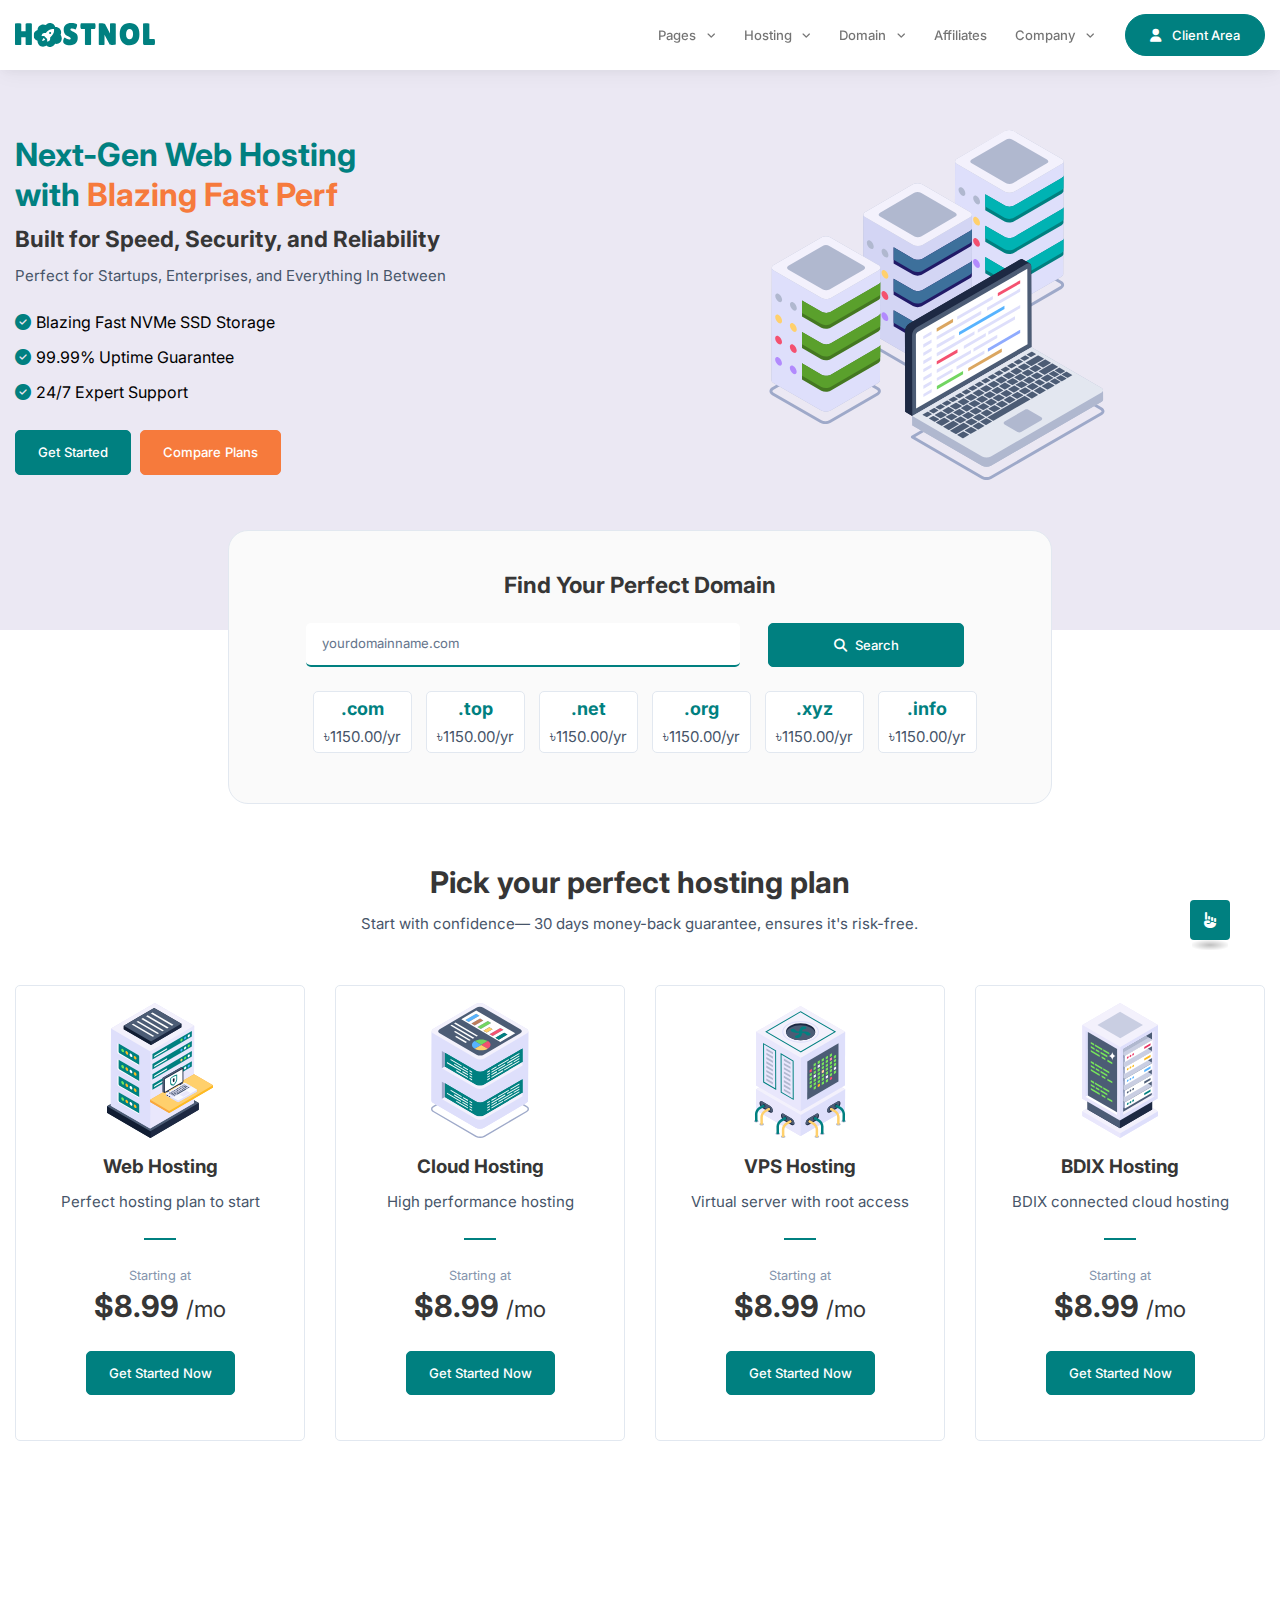
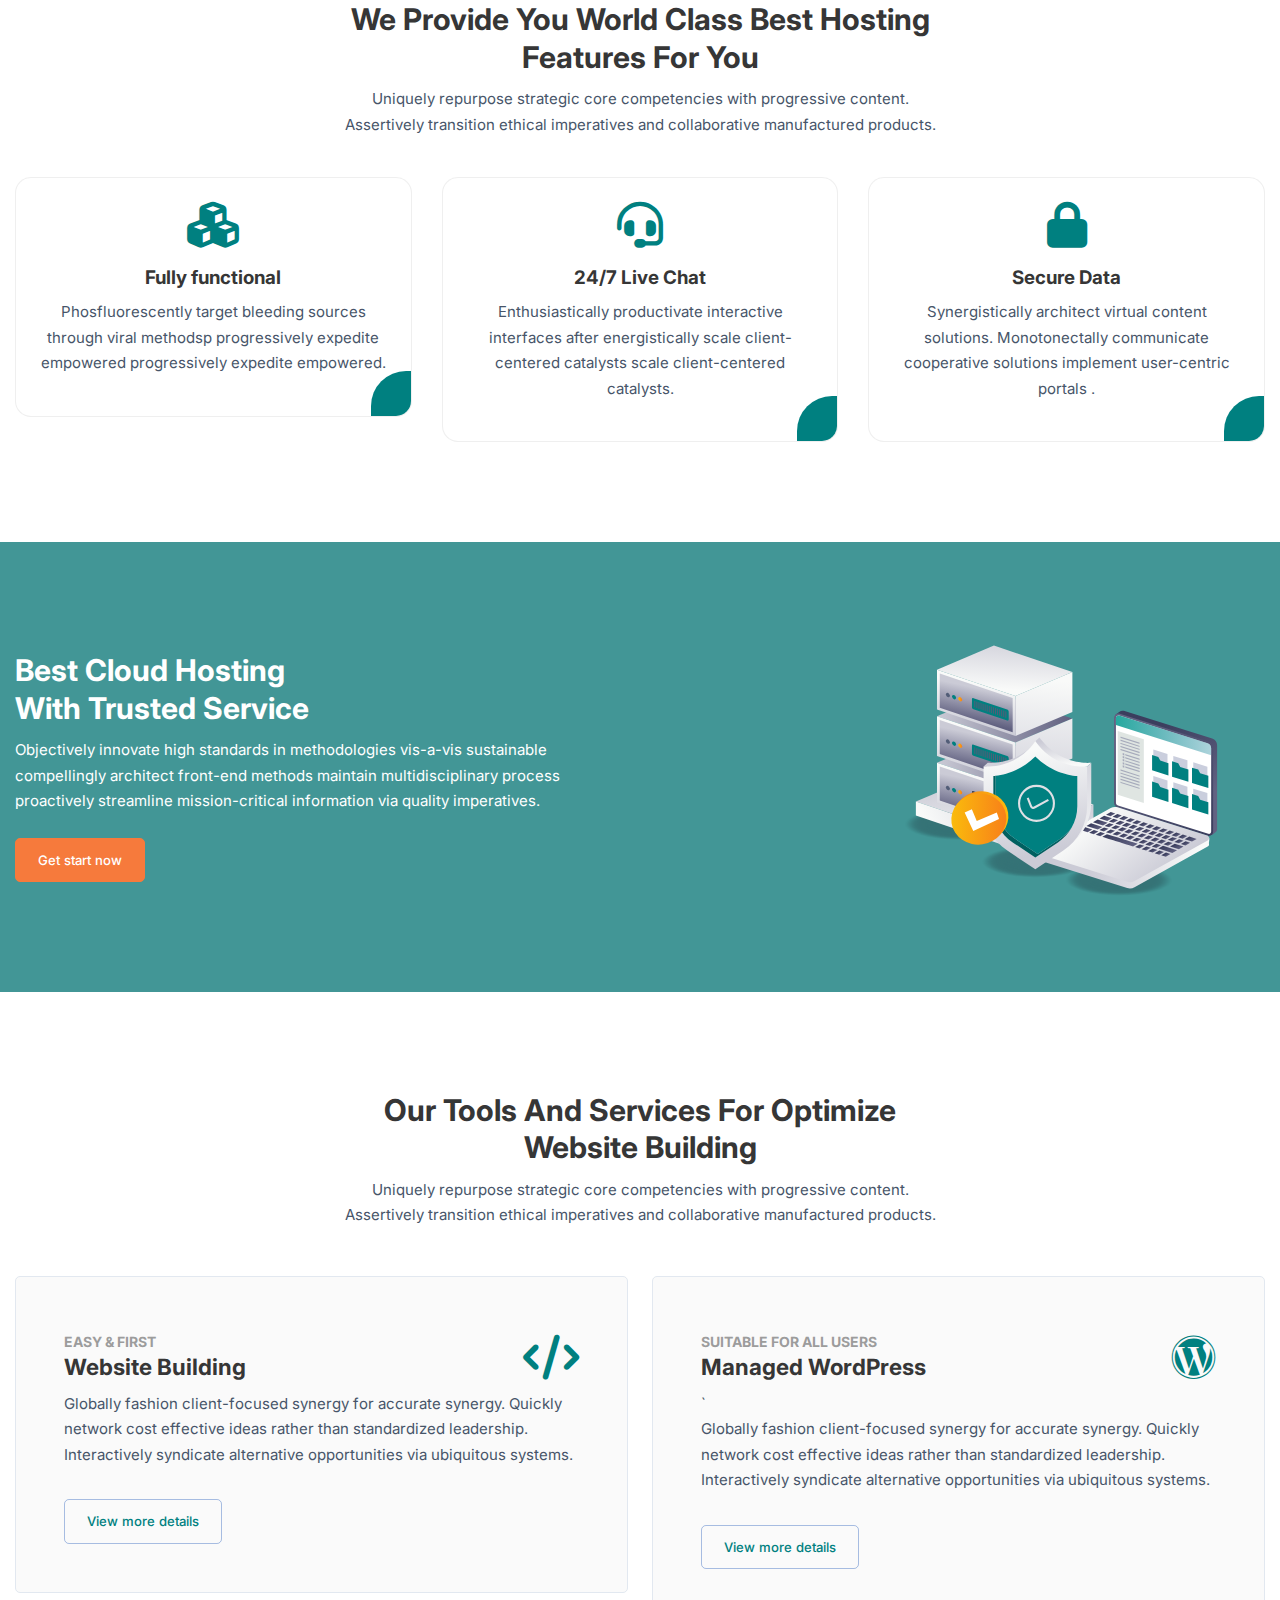
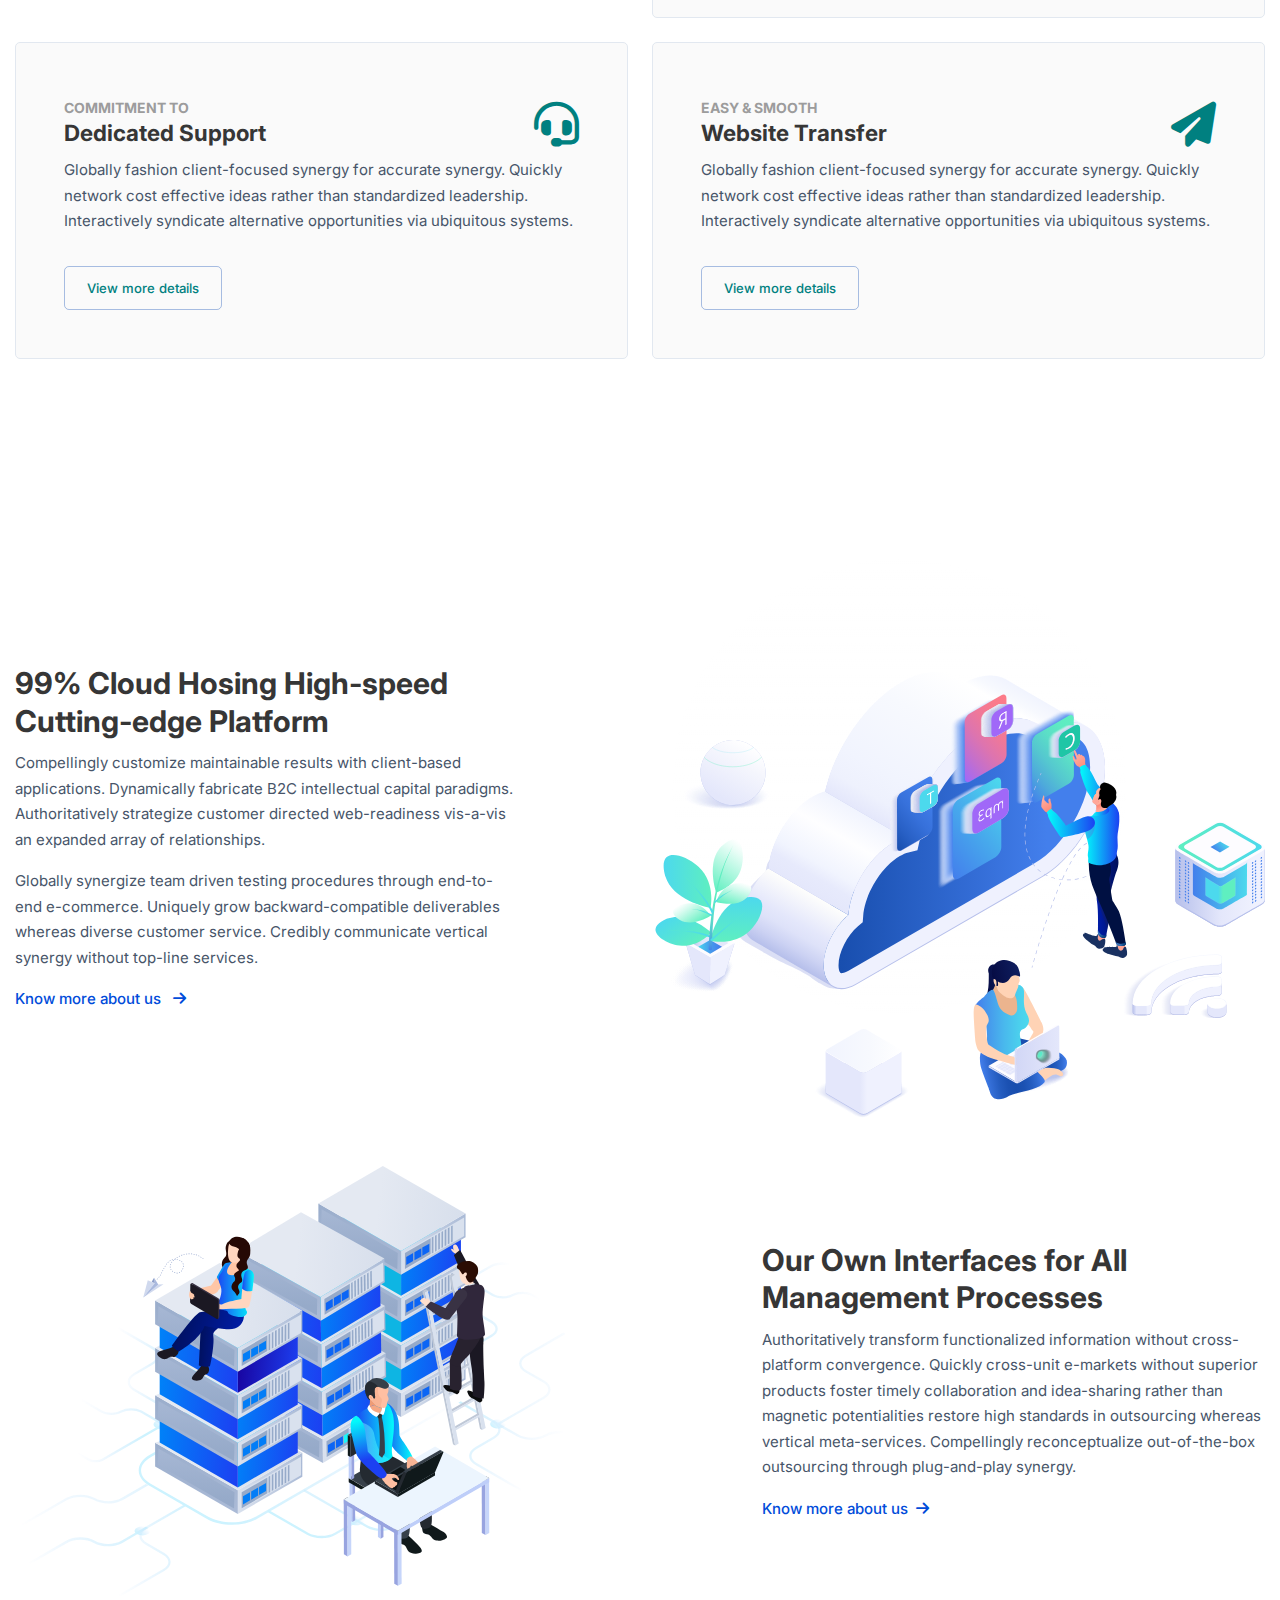
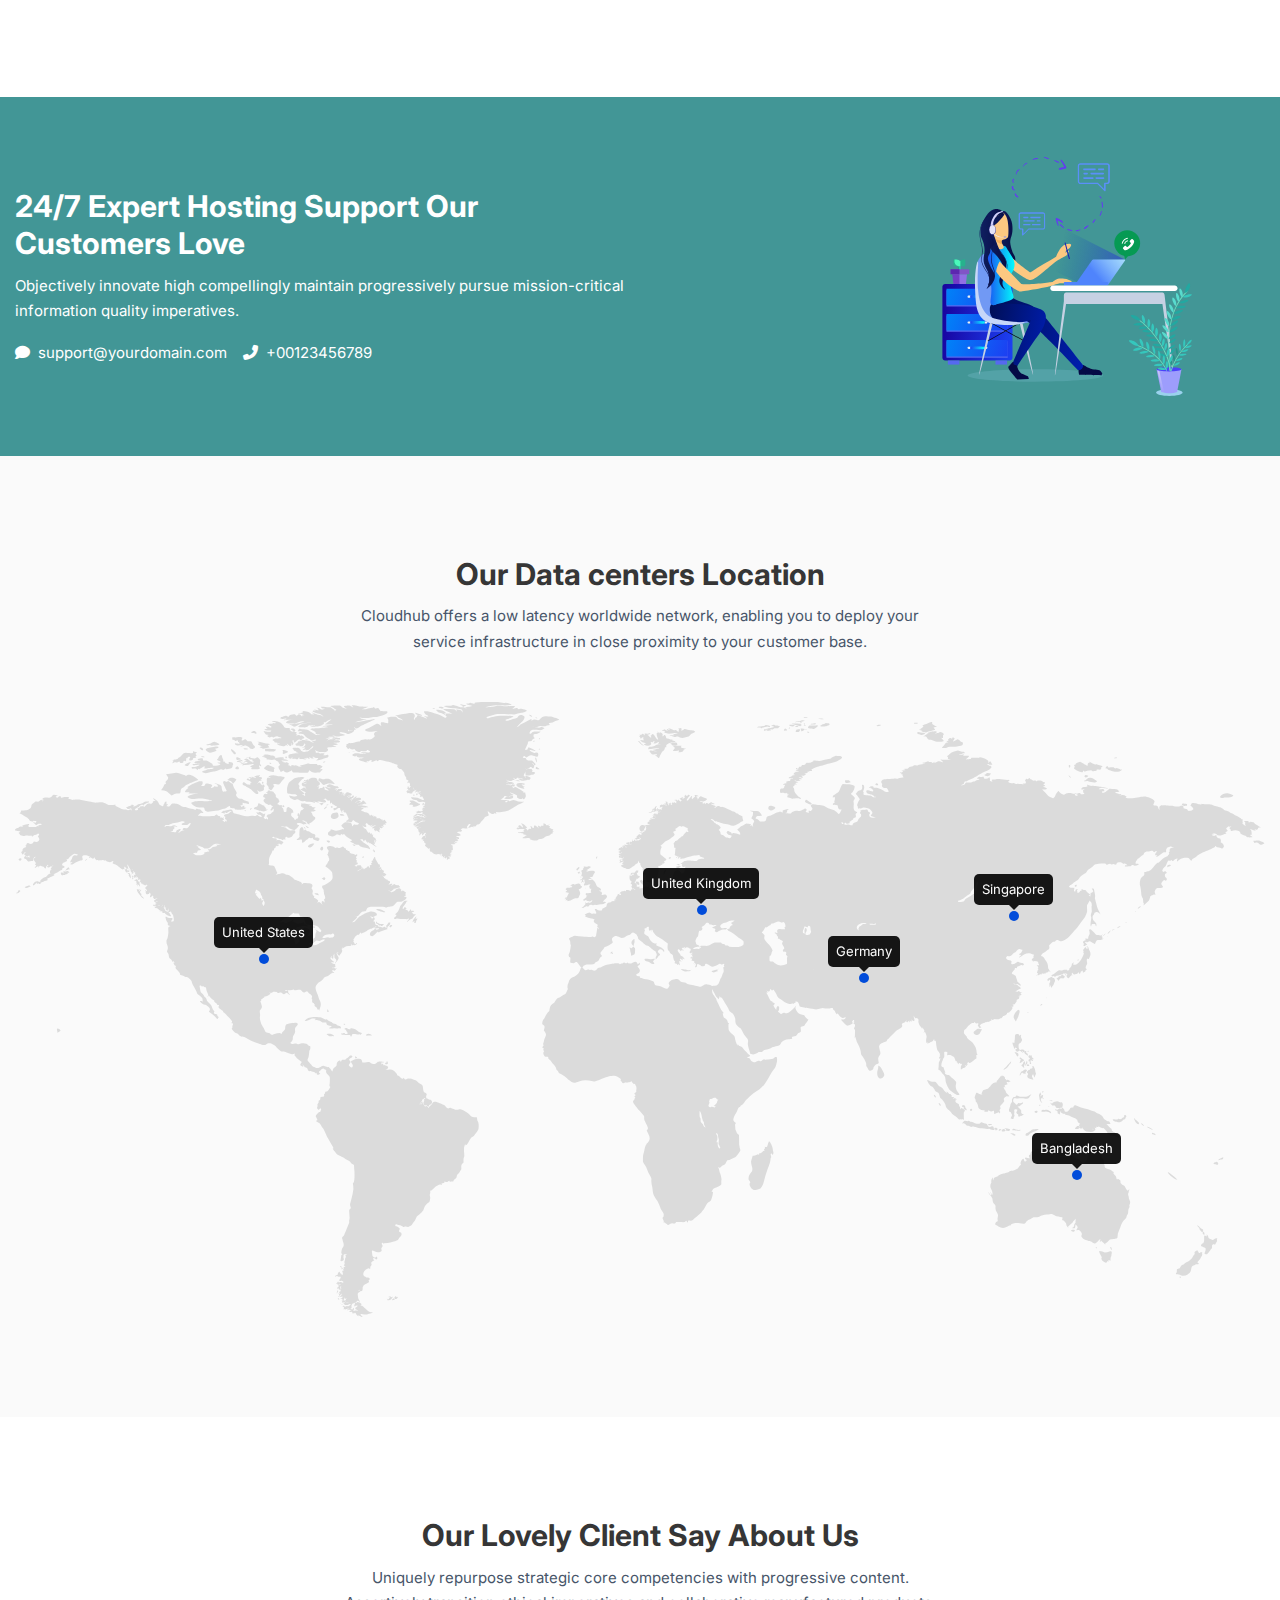
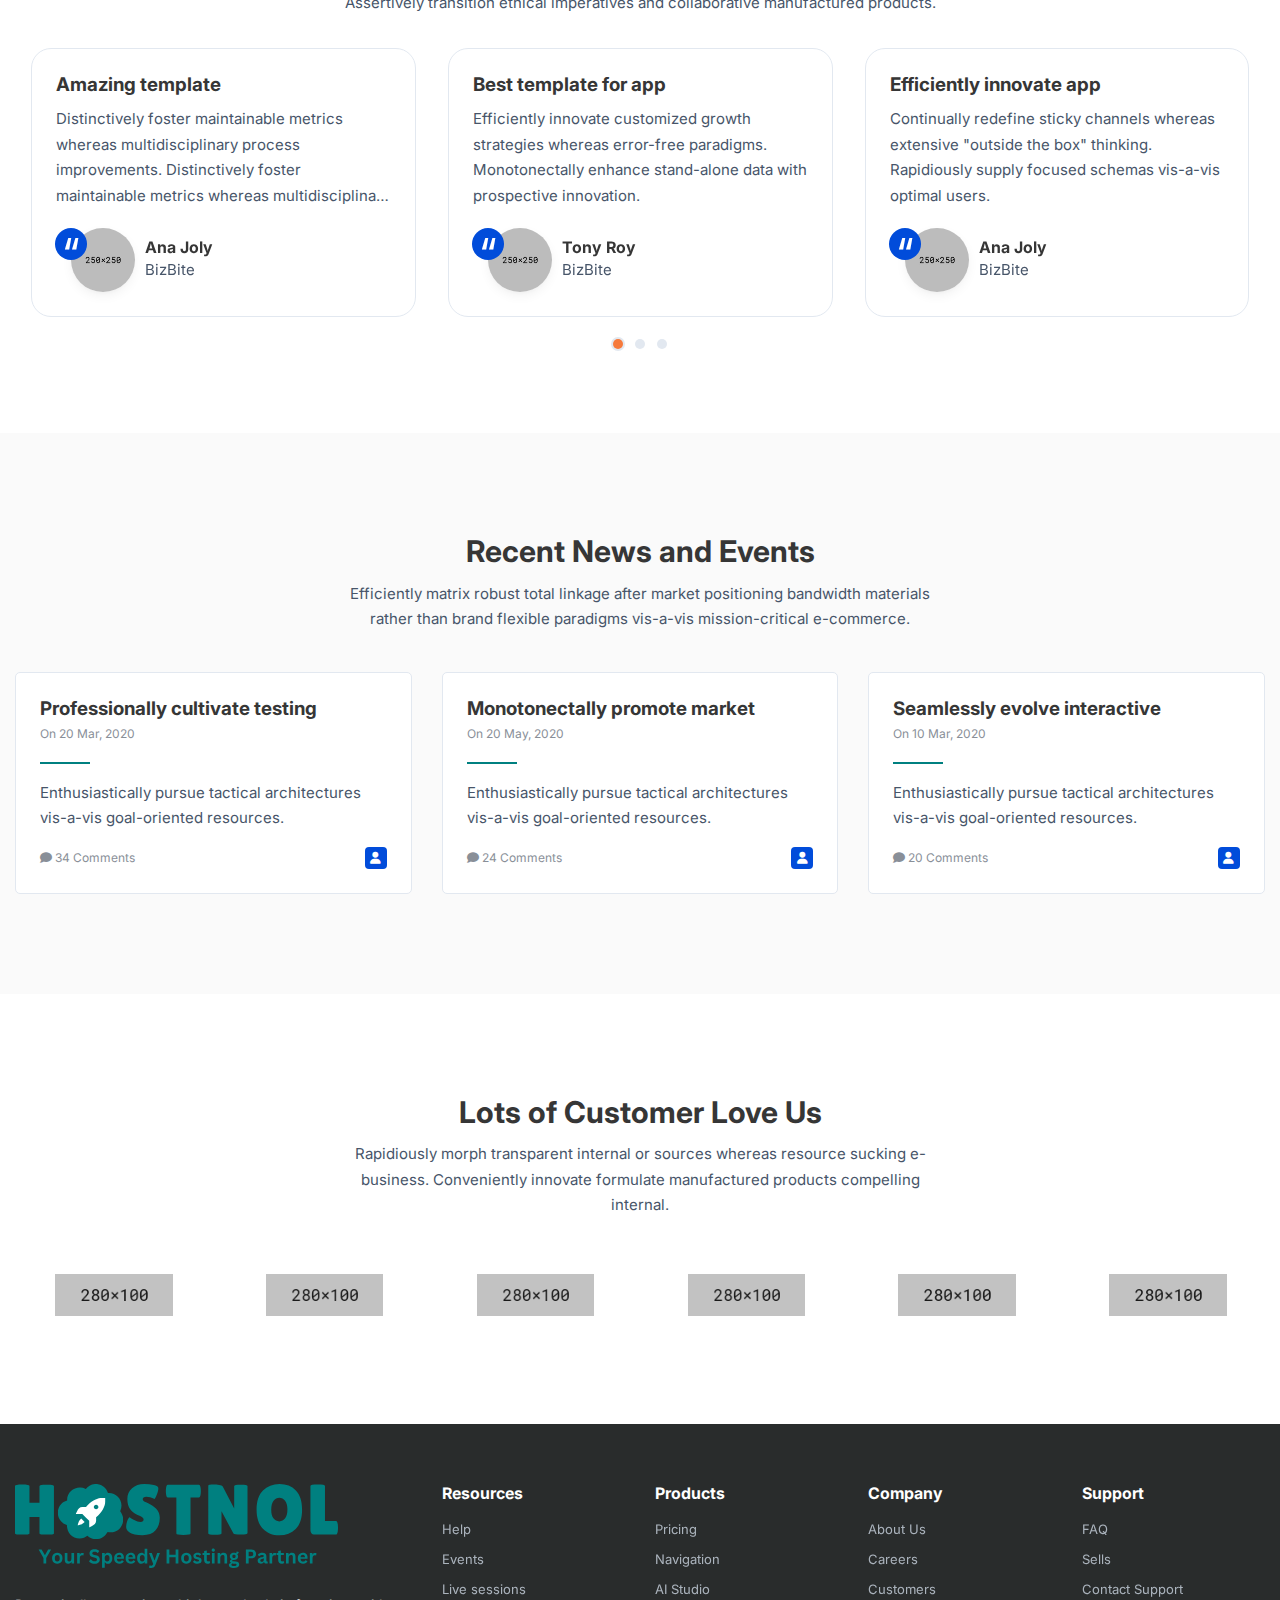
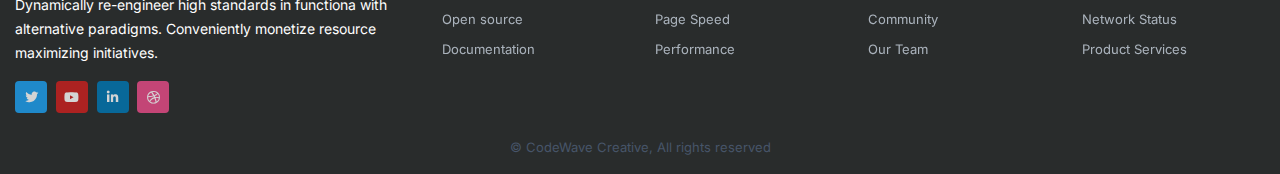
==== commit 3287c317: "color changed" ====
--- a/index.html
+++ b/index.html
@@ -35,7 +35,7 @@
     <!--header section start-->
     <header id="header" class="header-main">
         <!--main header menu start-->
-        <div id="logoAndNav" class="main-header-menu-wrap bg-white fixed-top">
+        <div id="logoAndNav" class="main-header-menu-wrap bg-white fixed-top shadow">
             <div class="container">
                 <nav class="js-mega-menu navbar navbar-expand-md header-nav">
                     <!--logo start-->
@@ -1315,26 +1315,34 @@
     <div class="main">
 
         <!--hero section start-->
-        <section class="ptb-100 overflow-hidden primary-bg">
+        <section class="ptb-100 overflow-hidden primary-bg-light">
             <div class="container">
-                <div class="row align-items-center justify-content-lg-between justify-content-md-center justify-content-sm-center">
-                    <div class="col-md-12 col-lg-5">
-                        <div class="hero-slider-content text-white py-5">
-                            <div class="headline mb-4">
-                                <p class="mb-0"><i class="fas fa-bell rounded-circle mr-2"></i> <span class="fw-bold">30% Discount
-                        </span> first annual purchase</p>
-                            </div>
-                            <h1 class="text-white">Unlimited Domain & Hosting in One Platform</h1>
-                            <p class="lead">A ton of website hosting options, 99.9% uptime guarantee, free SSL certificate, easy WordPress installs.</p>
-
-                            <div class="action-btns mt-4">
-                                <a href="#" class="btn btn-tertiary btn-lg">Get started now </a>
-                            </div>
-                        </div>
-                    </div>
-                    <div class="col-md-6 col-sm-12 col-lg-6">
+                <div class="row hero-section align-items-center justify-content-lg-between justify-content-md-center justify-content-sm-center">
+                    <div class="col-md-7 col-lg-7">
+                        <div class="banner-heading">
+                            <h1 class="text-primary"> Next-Gen Web Hosting <br />
+                              with <span class="autoWritingSelection text-tertiary"></span>
+                            </h1>
+                            <h4>Built for Speed, Security, and Reliability</h4>
+                            <p>Perfect for Startups, Enterprises, and Everything In Between</p>
+                            <ul class="list-check one">
+                              <li><i class="fa-solid fa-circle-check text-primary"></i>Blazing Fast NVMe SSD Storage</li>
+                              <li><i class="fa-solid fa-circle-check text-primary"></i>99.99% Uptime Guarantee</li>
+                              <li><i class="fa-solid fa-circle-check text-primary"></i>24/7 Expert Support</li>
+                            </ul>
+                            <div class="inline-btns">
+                              <a class="btn btn-primary" href="#">
+                                Get Started
+                              </a>
+                              <a class="btn btn-tertiary two" href="#plans">
+                                Compare Plans
+                              </a>
+                            </div>
+                          </div>
+                    </div>
+                    <div class="col-md-5 col-sm-12 col-lg-5 d-none d-md-block">
                         <div class="img-wrap">
-                            <img src="assets/img/images/hero-banner.svg" alt="hosting" class="img-fluid">
+                            <img src="assets/img/images/hero-banner-home-2.svg" alt="hosting" class="img-fluid">
                         </div>
                     </div>
                 </div>
@@ -1350,31 +1358,22 @@
                 <div class="row justify-content-center">
                     <div class="col-md-9 col-lg-8 col-12">
                         <div class="domain-search-wrap border gray-light-bg">
-                            <h4 class="text-center">Looking For Domain Name?</h4>
+                            <h4 class="text-center">Find Your Perfect Domain</h4>
                             <form action="domain-search-result.php" method="GET" class="domain-search-form my-4">
                                 <input type="text" name="domain" id="domain" class="form-control" placeholder="yourdomainname.com" />
                                 <div class="select-group">
-                                    <select name="domainType" class="form-control">
-                                        <option value="com" selected>.com</option>
-                                        <option value="net">.net</option>
-                                        <option value="io">.io</option>
-                                        <option value="info">.info</option>
-                                        <option value="store">.store</option>
-                                        <option value="store">.org</option>
-                                    </select>
                                     <button type="submit" class="btn btn-primary"><i class="fas fa-search pe-1"></i> Search
                                     </button>
                                 </div>
                             </form>
                             <div class="domain-list-wrap text-center">
                                 <ul class="list-inline domain-search-list home-domain-card">
-                                    <li class="list-inline-item bg-white border rounded"><span class="domainName">.com</span><br><span class="domainPrice">৳1150.00/yr</span></li>
-                                    <li class="list-inline-item bg-white border rounded"><span class="domainName">.top</span><br><span class="domainPrice">৳1150.00/yr</span></li>
-                                    <li class="list-inline-item bg-white border rounded"><span class="domainName">.net</span><br><span class="domainPrice">৳1150.00/yr</span></li>
-                                    <li class="list-inline-item bg-white border rounded"><span class="domainName">.org</span><br><span class="domainPrice">৳1150.00/yr</span></li>
-                                    <li class="list-inline-item bg-white border rounded"><span class="domainName">.xyz</span><br><span class="domainPrice">৳1150.00/yr</span></li>
-                                    <li class="list-inline-item bg-white border rounded"><span class="domainName">.info</span><br><span class="domainPrice">৳1150.00/yr</span></li>
-                                    <li class="list-inline-item bg-white border rounded"><span class="domainName">.online</span><br><span class="domainPrice">৳1150.00/yr</span></li>
+                                    <li class="list-inline-item bg-white border rounded"><span class="domainName text-primary">.com</span><br><span class="domainPrice">৳1150.00/yr</span></li>
+                                    <li class="list-inline-item bg-white border rounded"><span class="domainName text-primary">.top</span><br><span class="domainPrice">৳1150.00/yr</span></li>
+                                    <li class="list-inline-item bg-white border rounded"><span class="domainName text-primary">.net</span><br><span class="domainPrice">৳1150.00/yr</span></li>
+                                    <li class="list-inline-item bg-white border rounded"><span class="domainName text-primary">.org</span><br><span class="domainPrice">৳1150.00/yr</span></li>
+                                    <li class="list-inline-item bg-white border rounded"><span class="domainName text-primary">.xyz</span><br><span class="domainPrice">৳1150.00/yr</span></li>
+                                    <li class="list-inline-item bg-white border rounded"><span class="domainName text-primary">.info</span><br><span class="domainPrice">৳1150.00/yr</span></li>
                                     
                                 </ul>
                             </div>
@@ -1384,7 +1383,82 @@
             </div>
         </section>
         <!--domain search promo end-->
-
+        <!--pricing section start-->
+        <section class="pricing-section ptb-60">
+            <div class="container">
+                <div class="row justify-content-center">
+                    <div class="col-md-9 col-lg-8">
+                        <div class="section-heading text-center mb-4">
+                            <h2>Pick your perfect hosting plan</h2>
+                            <p>
+                                Start with confidence— 30 days money-back guarantee, ensures it's risk-free.
+                            </p>
+                        </div>
+                    </div>
+                </div>
+                <div class="row align-items-center justify-content-md-center justify-content-center">
+                    <div class="col-lg-3 col-md-6 col-sm-8 home-hosting-plan">
+                        <div class="text-center bg-white single-pricing-pack-2 mt-4 rounded border">
+                            <div class="pricing-icon">
+                                <img src="assets/img/images/web-hosting.svg" alt="hosing" />
+                            </div>
+                            <h4 class="package-title h5">Web Hosting</h4>
+                            <p class="mb-4">Perfect hosting plan to start</p>
+                            <div class="pricing-price pt-4">
+                                <small>Starting at</small>
+                                <div class="h2">$8.99 <span class="price-cycle h4">/mo</span></div>
+                            </div>
+                            <a href="#" class="btn btn-primary mt-3">Get Started Now</a>
+                        </div>
+                    </div>
+                    <div class="col-lg-3 col-md-6 col-sm-8 home-hosting-plan">
+                        <div class="text-center bg-white single-pricing-pack-2 mt-4 rounded border">
+                            <div class="pricing-icon">
+                                <img src="assets/img/images/cloud-hosting.svg" alt="hosing" />
+                            </div>
+                            <h4 class="package-title h5">Cloud Hosting</h4>
+                            <p class="mb-4">High performance hosting</p>
+                            <div class="pricing-price pt-4">
+                                <small>Starting at</small>
+                                <div class="h2">$8.99 <span class="price-cycle h4">/mo</span></div>
+                            </div>
+                            <a href="#" class="btn btn-primary mt-3">Get Started Now</a>
+                        </div>
+                    </div>
+                    <div class="col-lg-3 col-md-6 col-sm-8 home-hosting-plan">
+                        <div class="popular-price text-center bg-white single-pricing-pack-2 mt-4 rounded border">
+                            <div class="pricing-icon">
+                                <img src="assets/img/images/vps-hosting.svg" alt="hosing" />
+                            </div>
+                            <h4 class="package-title h5">VPS Hosting</h4>
+                            <p class="mb-4">Virtual server with root access</p>
+                            <div class="pricing-price pt-4">
+                                <small>Starting at</small>
+                                <div class="h2">$8.99 <span class="price-cycle h4">/mo</span></div>
+                            </div>
+                            <a href="#" class="btn btn-primary mt-3">Get Started Now</a>
+                        </div>
+                    </div>
+                    <div class="col-lg-3 col-md-6 col-sm-8 home-hosting-plan">
+                        <div class="popular-price text-center bg-white single-pricing-pack-2 mt-4 rounded border">
+                            <div class="pricing-icon">
+                                <img src="assets/img/images/bdix-hosting.svg" alt="hosing" />
+                            </div>
+                            <h4 class="package-title h5">BDIX Hosting</h4>
+                            <p class="mb-4">BDIX connected cloud hosting</p>
+                            <div class="pricing-price pt-4">
+                                <small>Starting at</small>
+                                <div class="h2">$8.99 <span class="price-cycle h4">/mo</span></div>
+                            </div>
+                            <a href="#" class="btn btn-primary mt-3">Get Started Now</a>
+                        </div>
+                    </div>
+                    
+                    
+                </div>
+            </div>
+        </section>
+        <!--pricing section end-->
         <!--promo section start-->
         <section class="promo-section ptb-100 ">
             <div class="container">
@@ -1577,81 +1651,6 @@
             </div>
         </section>
         <!--services section end-->
-
-        <!--pricing section start-->
-        <section class="pricing-section ptb-100 gray-light-bg">
-            <div class="container">
-                <div class="row justify-content-center">
-                    <div class="col-md-9 col-lg-6">
-                        <div class="section-heading text-center mb-4">
-                            <h2>Our Flexible Pricing Plan</h2>
-                            <p>
-                                Professional hosting at an affordable price. Distinctively
-                                recaptiualize principle-centered core competencies through
-                                client-centered core competencies.
-                            </p>
-                        </div>
-                    </div>
-                </div>
-                <div class="row align-items-center justify-content-md-center justify-content-center">
-                    <div class="col-lg-4 col-md-6 col-sm-8">
-                        <div class="text-center bg-white single-pricing-pack-2 mt-4 rounded border">
-                            <div class="pricing-icon">
-                                <img src="assets/img/dadicate-web-hosting.svg" width="60" alt="hosing" />
-                            </div>
-                            <h4 class="package-title h5">Web Hosting</h4>
-                            <p class="mb-4">For small business</p>
-                            <div class="pricing-price pt-4">
-                                <small>Starting at</small>
-                                <div class="h2">$8.99 <span class="price-cycle h4">/mo</span></div>
-                            </div>
-                            <a href="#" class="btn btn-primary mt-3">Get Started Now</a>
-                        </div>
-                    </div>
-                    <div class="col-lg-4 col-md-6 col-sm-8">
-                        <div class="popular-price text-center bg-white single-pricing-pack-2 mt-4 rounded border">
-                            <div class="pricing-icon">
-                                <img src="assets/img/vps-hosting.svg" width="60" alt="hosing" />
-                            </div>
-                            <h4 class="package-title h5">VPS Hosting</h4>
-                            <p class="mb-4">For medium business</p>
-                            <div class="pricing-price pt-4">
-                                <small>Starting at</small>
-                                <div class="h2">$8.99 <span class="price-cycle h4">/mo</span></div>
-                            </div>
-                            <a href="#" class="btn btn-primary mt-3">Get Started Now</a>
-                        </div>
-                    </div>
-                    <div class="col-lg-4 col-md-6 col-sm-8">
-                        <div class="text-center bg-white single-pricing-pack-2 mt-4 rounded border">
-                            <div class="pricing-icon">
-                                <img src="assets/img/cloud-hosting.svg" width="60" alt="hosing" />
-                            </div>
-                            <h4 class="package-title h5">Cloud Hosting</h4>
-                            <p class="mb-4">Large and enterprise business</p>
-                            <div class="pricing-price pt-4">
-                                <small>Starting at</small>
-                                <div class="h2">$8.99 <span class="price-cycle h4">/mo</span></div>
-                            </div>
-                            <a href="#" class="btn btn-primary mt-3">Get Started Now</a>
-                        </div>
-                    </div>
-                    <div class="col-12">
-                        <div class="support-cta text-center mt-5">
-                            <h5 class="mb-1">
-                                <span class="fas fa-headset color-primary me-3"></span>We're Here
-                                to Help You
-                            </h5>
-                            <p>
-                                Have some questions? <a href="contact-us.html">Chat with us now</a>, or
-                                <a href="contact-us.html">send us an email</a> to get in touch.
-                            </p>
-                        </div>
-                    </div>
-                </div>
-            </div>
-        </section>
-        <!--pricing section end-->
 
         <!--features section start-->
         <div class="feature-section ptb-100 ">
@@ -2071,7 +2070,7 @@
     </div>
 
     <!--footer section start-->
-    <footer class="footer-1 ptb-60 host-footer">
+    <footer class="footer-1 pt-60 host-footer">
         <div class="container">
             <div class="row">
                 <div class="col-md-12 col-lg-4 mb-4 mb-md-4 mb-sm-4 mb-lg-0">
@@ -2188,26 +2187,14 @@
     </footer>
 
     <!--footer bottom copyright start-->
-    <div class="footer-bottom py-3 gray-light-bg">
+    <div class="footer-bottom py-3 host-footer">
         <div class="container">
             <div class="row">
-                <div class="col-md-6 col-lg-7">
-                    <div class="copyright-wrap small-text">
+                <div class="col-12">
+                    <div class="copyright-wrap small-text text-center">
                         <p class="mb-0">
-                            &copy; ThemeTags Design Agency, All rights reserved
+                            &copy; CodeWave Creative, All rights reserved
                         </p>
-                    </div>
-                </div>
-                <div class="col-md-6 col-lg-5">
-                    <div class="terms-policy-wrap text-lg-end text-md-end text-start">
-                        <ul class="list-inline">
-                            <li class="list-inline-item">
-                                <a class="small-text" href="terms-condition.html">Terms & Condition</a>
-                            </li>
-                            <li class="list-inline-item">
-                                <a class="small-text" href="privacy-policy.html">Privacy Policy</a>
-                            </li>
-                        </ul>
                     </div>
                 </div>
             </div>
@@ -2229,9 +2216,22 @@
     <script src="assets/js/vendors/magnific-popup.min.js"></script>
     <script src="assets/js/vendors/validator.min.js"></script>
     <script src="assets/js/vendors/hs.megamenu.js"></script>
+    <script src="assets/js/vendors/autotyping.js"></script>
+
     <script src="assets/js/app.js"></script>
     <!--endbuild-->
 
+    <script>
+        const exampleText = ['Blazing Fast Performance', 'NVMe SSD Technology', 'Robust Security', '99.99% Uptime Guarantee', 'Superior Load Times', '100% Money Back Guarantee', '24/7 Expert Support'];
+        const exampleTyping = new AutoTyping('.autoWritingSelection', exampleText, {
+            typeSpeed: 50,
+            deleteSpeed: 50,
+            waitBeforeDelete: 2000,
+            waitBetweenWords: 500,
+        });
+        exampleTyping.start()
+    </script>
+
 </body>
 
 </html>--- a/assets/css/main.css
+++ b/assets/css/main.css
@@ -30,7 +30,7 @@
     --bs-gray-700: #475569;
     --bs-gray-800: #363636;
     --bs-gray-900: #1e293b;
-    --bs-primary: #673de6;
+    --bs-primary: #008080ff;
     --bs-accent: #7351d8;
     --bs-tertiary: #f67a3c;
     --bs-secondary: #fafafa;
@@ -40,7 +40,7 @@
     --bs-danger: #ff0505;
     --bs-light: #fff;
     --bs-dark: #461783;
-    --bs-primary-rgb: 103, 61, 230;
+    --bs-primary-rgb: 0, 128, 128;
     --bs-accent-rgb: 1, 76, 218;
     --bs-tertiary-rgb: 246, 122, 60;
     --bs-secondary-rgb: 250, 250, 250;
@@ -73,7 +73,7 @@
     --bs-border-radius-xl: 1rem;
     --bs-border-radius-2xl: 2rem;
     --bs-border-radius-pill: 50rem;
-    --bs-link-color: #673de6;
+    --bs-link-color: #008080ff;
     --bs-link-hover-color: #073482;
     --bs-code-color: #d63384;
     --bs-highlight-bg: #fff3cd
@@ -3001,8 +3001,8 @@
 }
 
 .form-check-input:checked {
-    background-color: #673de6;
-    border-color: #673de6
+    background-color: #008080ff;
+    border-color: #008080ff
 }
 
 .form-check-input:checked[type=checkbox] {
@@ -3014,8 +3014,8 @@
 }
 
 .form-check-input[type=checkbox]:indeterminate {
-    background-color: #673de6;
-    border-color: #673de6;
+    background-color: #008080ff;
+    border-color: #008080ff;
     background-image: url("data:image/svg+xml,%3csvg xmlns='http://www.w3.org/2000/svg' viewBox='0 0 20 20'%3e%3cpath fill='none' stroke='%23fff' stroke-linecap='round' stroke-linejoin='round' stroke-width='3' d='M6 10h8'/%3e%3c/svg%3e")
 }
 
@@ -3122,7 +3122,7 @@
     width: 1rem;
     height: 1rem;
     margin-top: -0.25rem;
-    background-color: #673de6;
+    background-color: #008080ff;
     border: 0;
     border-radius: 1rem;
     -webkit-transition: background-color .15s ease-in-out, border-color .15s ease-in-out, -webkit-box-shadow .15s ease-in-out;
@@ -3157,7 +3157,7 @@
 .form-range::-moz-range-thumb {
     width: 1rem;
     height: 1rem;
-    background-color: #673de6;
+    background-color: #008080ff;
     border: 0;
     border-radius: 1rem;
     -moz-transition: background-color .15s ease-in-out, border-color .15s ease-in-out, box-shadow .15s ease-in-out;
@@ -3769,35 +3769,35 @@
 
 .btn-primary {
     --bs-btn-color: #fff;
-    --bs-btn-bg: #673de6;
-    --bs-btn-border-color: #673de6;
+    --bs-btn-bg: #008080ff;
+    --bs-btn-border-color: #008080ff;
     --bs-btn-hover-color: #fff;
-    --bs-btn-hover-bg: #673de6;
-    --bs-btn-hover-border-color: #673de6;
+    --bs-btn-hover-bg: #008080ff;
+    --bs-btn-hover-border-color: #008080ff;
     --bs-btn-focus-shadow-rgb: 46, 99, 190;
     --bs-btn-active-color: #fff;
-    --bs-btn-active-bg: #673de6;
-    --bs-btn-active-border-color: #673de6;
+    --bs-btn-active-bg: #008080ff;
+    --bs-btn-active-border-color: #008080ff;
     --bs-btn-active-shadow: inset 0 3px 5px rgba(0, 0, 0, 0.125);
     --bs-btn-disabled-color: #fff;
-    --bs-btn-disabled-bg: #673de6;
-    --bs-btn-disabled-border-color: #673de6
+    --bs-btn-disabled-bg: #008080ff;
+    --bs-btn-disabled-border-color: #008080ff
 }
 
 .btn-accent {
     --bs-btn-color: #fff;
-    --bs-btn-bg: #7046ee;
-    --bs-btn-border-color: #7046ee;
+    --bs-btn-bg: #008080ff;
+    --bs-btn-border-color: #008080ff;
     --bs-btn-hover-color: #fff;
-    --bs-btn-hover-bg: #7046ee;
-    --bs-btn-hover-border-color: #7046ee;
+    --bs-btn-hover-bg: #008080ff;
+    --bs-btn-hover-border-color: #008080ff;
     --bs-btn-focus-shadow-rgb: 39, 103, 224;
     --bs-btn-active-color: #fff;
-    --bs-btn-active-bg: #7046ee;
-    --bs-btn-active-border-color: #7046ee;
+    --bs-btn-active-bg: #008080ff;
+    --bs-btn-active-border-color: #008080ff;
     --bs-btn-active-shadow: inset 0 3px 5px rgba(0, 0, 0, 0.125);
     --bs-btn-disabled-color: #fff;
-    --bs-btn-disabled-bg: #7046ee;
+    --bs-btn-disabled-bg: #008080ff;
     --bs-btn-disabled-border-color: #014cda
 }
 
@@ -3938,19 +3938,19 @@
 }
 
 .btn-outline-primary {
-    --bs-btn-color: #673de6;
-    --bs-btn-border-color: #673de6;
+    --bs-btn-color: #008080ff;
+    --bs-btn-border-color: #008080ff;
     --bs-btn-hover-color: #fff;
-    --bs-btn-hover-bg: #673de6;
-    --bs-btn-hover-border-color: #673de6;
+    --bs-btn-hover-bg: #008080ff;
+    --bs-btn-hover-border-color: #008080ff;
     --bs-btn-focus-shadow-rgb: 9, 72, 179;
     --bs-btn-active-color: #fff;
-    --bs-btn-active-bg: #673de6;
-    --bs-btn-active-border-color: #673de6;
+    --bs-btn-active-bg: #008080ff;
+    --bs-btn-active-border-color: #008080ff;
     --bs-btn-active-shadow: inset 0 3px 5px rgba(0, 0, 0, 0.125);
-    --bs-btn-disabled-color: #673de6;
+    --bs-btn-disabled-color: #008080ff;
     --bs-btn-disabled-bg: transparent;
-    --bs-btn-disabled-border-color: #673de6;
+    --bs-btn-disabled-border-color: #008080ff;
     --bs-gradient: none
 }
 
@@ -4248,7 +4248,7 @@
     --bs-dropdown-link-hover-color: #1b2535;
     --bs-dropdown-link-hover-bg: #fafafa;
     --bs-dropdown-link-active-color: #fff;
-    --bs-dropdown-link-active-bg: #673de6;
+    --bs-dropdown-link-active-bg: #008080ff;
     --bs-dropdown-link-disabled-color: #898f98;
     --bs-dropdown-item-padding-x: 1rem;
     --bs-dropdown-item-padding-y: 0.25rem;
@@ -4551,7 +4551,7 @@
     --bs-dropdown-divider-bg: var(--bs-border-color-translucent);
     --bs-dropdown-link-hover-bg: rgba(255, 255, 255, 0.15);
     --bs-dropdown-link-active-color: #fff;
-    --bs-dropdown-link-active-bg: #673de6;
+    --bs-dropdown-link-active-bg: #008080ff;
     --bs-dropdown-link-disabled-color: #898f98;
     --bs-dropdown-header-color: #898f98
 }
@@ -4781,7 +4781,7 @@
 .nav-pills {
     --bs-nav-pills-border-radius: 0.3125rem;
     --bs-nav-pills-link-active-color: #fff;
-    --bs-nav-pills-link-active-bg: #673de6
+    --bs-nav-pills-link-active-bg: #008080ff
 }
 
 .nav-pills .nav-link {
@@ -4918,7 +4918,8 @@
     flex-direction: column;
     padding-left: 0;
     margin-bottom: 0;
-    list-style: none
+    list-style: none;
+    box-shadow: #000;
 }
 
 .navbar-nav .show>.nav-link,
@@ -5884,8 +5885,8 @@
     --bs-pagination-focus-bg: #fafafa;
     --bs-pagination-focus-box-shadow: 0 0 0 0 rgba(9, 72, 179, 0.25);
     --bs-pagination-active-color: #fff;
-    --bs-pagination-active-bg: #673de6;
-    --bs-pagination-active-border-color: #673de6;
+    --bs-pagination-active-bg: #008080ff;
+    --bs-pagination-active-border-color: #008080ff;
     --bs-pagination-disabled-color: #64748b;
     --bs-pagination-disabled-bg: #fff;
     --bs-pagination-disabled-border-color: #e2e8f0;
@@ -6162,7 +6163,7 @@
     --bs-progress-border-radius: 0.3125rem;
     --bs-progress-box-shadow: inset 0 1px 2px transparent;
     --bs-progress-bar-color: #fff;
-    --bs-progress-bar-bg: #673de6;
+    --bs-progress-bar-bg: #008080ff;
     --bs-progress-bar-transition: width 0.6s ease;
     display: -webkit-box;
     display: -ms-flexbox;
@@ -6234,8 +6235,8 @@
     --bs-list-group-disabled-color: #64748b;
     --bs-list-group-disabled-bg: #fff;
     --bs-list-group-active-color: #fff;
-    --bs-list-group-active-bg: #673de6;
-    --bs-list-group-active-border-color: #673de6;
+    --bs-list-group-active-bg: #008080ff;
+    --bs-list-group-active-border-color: #008080ff;
     display: -webkit-box;
     display: -ms-flexbox;
     display: flex;
@@ -8700,12 +8701,12 @@
 }
 
 .link-primary {
-    color: #673de6 !important
+    color: #008080ff !important
 }
 
 .link-primary:hover,
 .link-primary:focus {
-    color: #673de6 !important
+    color: #008080ff !important
 }
 
 .link-accent {
@@ -31986,7 +31987,7 @@
 }
 
 .color-primary {
-    color: #673de6 !important
+    color: #008080ff !important
 }
 
 .color-secondary {
@@ -32002,7 +32003,7 @@
 }
 
 .primary-bg {
-    background: #673de6 !important
+    background: #008080ff !important
 }
 
 .secondary-bg {
@@ -32249,7 +32250,7 @@
 }
 
 .bg-transparent.affix {
-    background: #673de6 !important
+    background: #008080ff !important
 }
 
 .topbar-nav li {
@@ -32267,7 +32268,7 @@
 }
 
 .topbar-nav li a:hover {
-    color: #673de6
+    color: #008080ff
 }
 
 .topbar-nav li.list-inline-item:not(:last-child) {
@@ -32372,11 +32373,11 @@
 
 .custom-nav-item:hover .custom-nav-link,
 .custom-nav-item:focus .custom-nav-link {
-    color: #673de6
+    color: #008080ff
 }
 
 .header-main .active>.custom-nav-link {
-    color: #673de6
+    color: #008080ff
 }
 
 .custom-nav-link {
@@ -32398,14 +32399,14 @@
 }
 
 .headroom--not-top.slideDown .bg-transparent {
-    background: #673de6 !important
+    background: #008080ff !important
 }
 
 @media(max-width: 767px) {
 
     .bg-transparent .header-nav #navBar.navbar-collapse,
     .gradient-bg .header-nav #navBar.navbar-collapse {
-        background: linear-gradient(75deg, #673de6 10%, #014cda) !important
+        background: linear-gradient(75deg, #008080ff 10%, #014cda) !important
     }
 
     .bg-transparent .header-nav #navBar.navbar-collapse,
@@ -32612,7 +32613,7 @@
 }
 
 .home-demo-list li a:hover {
-    color: #673de6
+    color: #008080ff
 }
 
 @media(min-width: 320px)and (max-width: 767px) {
@@ -32803,7 +32804,7 @@
 }
 
 .title-with-icon-link:hover .u-header__promo-title {
-    color: #673de6
+    color: #008080ff
 }
 
 .title-with-icon-link:hover {
@@ -32908,7 +32909,7 @@
     }
 
     .navbar-expand-md .main-sub-menu:not(.u-header__promo) {
-        border-left: 2px solid #673de6
+        border-left: 2px solid #008080ff
     }
 
     .navbar-expand-md .main-sub-menu {
@@ -33426,7 +33427,7 @@
 }
 
 #preloader .preloader-wrap .preloader i:nth-child(1) {
-    background: #673de6;
+    background: #008080ff;
     -webkit-animation: kohost 1.75s ease-in-out infinite;
     animation: kohost 1.75s ease-in-out infinite
 }
@@ -33545,7 +33546,7 @@
 
 .accordion-button:not(.collapsed) {
     color: #fff;
-    background-color: #673de6;
+    background-color: #008080ff;
     background-image: none
 }
 
@@ -33621,7 +33622,7 @@
     -webkit-box-shadow: 0 3px 20px 0 rgba(0, 0, 0, .12);
     box-shadow: 0 3px 20px 0 rgba(0, 0, 0, .12);
     border-radius: 4px 4px 0 0;
-    background: #673de6;
+    background: #008080ff;
     margin-bottom: 0;
     border: 1px solid #e2e8f0
 }
@@ -34192,9 +34193,9 @@
 [data-overlay-gradient]:before {
     position: absolute;
     content: "";
-    background: #673de6;
-    background: -webkit-gradient(linear, left top, right top, color-stop(5%, #673de6), color-stop(95%, #014cda)) !important;
-    background: linear-gradient(to right, #673de6 5%, #014cda 95%) !important;
+    background: #008080ff;
+    background: -webkit-gradient(linear, left top, right top, color-stop(5%, #008080ff), color-stop(95%, #014cda)) !important;
+    background: linear-gradient(to right, #008080ff 5%, #014cda 95%) !important;
     width: 100%;
     height: 100%;
     top: 0;
@@ -34316,18 +34317,18 @@
 }
 
 .domain-search-form input:not([type=submit]) {
-    width: 55%;
+    width: 65%;
     height: 100%;
     border: none;
     padding-top: 10px;
-    border-bottom: 2px solid #673de6
+    border-bottom: 2px solid #008080ff
 }
 
 .domain-search-form .select-group {
     position: absolute;
     right: 10px;
     height: 100%;
-    width: 42%;
+    width: 30%;
     display: -webkit-box;
     display: -ms-flexbox;
     display: flex;
@@ -34339,7 +34340,7 @@
 
 .select-group select.form-control {
     border: none;
-    border-bottom: 2px solid #673de6;
+    border-bottom: 2px solid #008080ff;
     width: 65%;
     height: inherit;
     padding: 5px
@@ -34507,7 +34508,7 @@
     width: 100%;
     height: 100%;
     border-radius: 0;
-    background-color: #673de6
+    background-color: #008080ff
 }
 
 .single-promo-card.single-promo-hover:before {
@@ -34518,14 +34519,14 @@
     height: 95px;
     bottom: -50px;
     border-radius: 35px;
-    background-color: #673de6;
+    background-color: #008080ff;
     -webkit-transition: all .3s;
     transition: all .3s;
     z-index: -1
 }
 
 .single-promo-card.single-promo-hover-2:hover {
-    background-color: #673de6;
+    background-color: #008080ff;
     color: #fff
 }
 
@@ -34550,7 +34551,7 @@
     width: 30px;
     line-height: 30px;
     text-align: center;
-    background: #673de6;
+    background: #008080ff;
     -webkit-animation: ripple-white 1s linear infinite;
     animation: ripple-white 1s linear infinite;
     -webkit-transition: .5s
@@ -34764,7 +34765,7 @@
 .custom-overlay:before {
     position: absolute;
     content: "";
-    background: #673de6;
+    background: #008080ff;
     width: 100%;
     height: 100%;
     top: 0;
@@ -35052,13 +35053,13 @@
 }
 
 .gradient-overly-bottom:before {
-    background: -webkit-gradient(linear, left top, left bottom, color-stop(45%, #673de6), to(rgba(26, 44, 121, 0.18)));
-    background: linear-gradient(to bottom, #673de6 45%, rgba(26, 44, 121, 0.18) 100%)
+    background: -webkit-gradient(linear, left top, left bottom, color-stop(45%, #008080ff), to(rgba(26, 44, 121, 0.18)));
+    background: linear-gradient(to bottom, #008080ff 45%, rgba(26, 44, 121, 0.18) 100%)
 }
 
 .gradient-overly-top:before {
-    background: -webkit-gradient(linear, left bottom, left top, color-stop(35%, #673de6), to(rgba(26, 44, 121, 0.18)));
-    background: linear-gradient(to top, #673de6 35%, rgba(26, 44, 121, 0.18) 100%)
+    background: -webkit-gradient(linear, left bottom, left top, color-stop(35%, #008080ff), to(rgba(26, 44, 121, 0.18)));
+    background: linear-gradient(to top, #008080ff 35%, rgba(26, 44, 121, 0.18) 100%)
 }
 
 .owl-carousel .owl-item .single-order-wrap {
@@ -35084,8 +35085,8 @@
 .btn-primary:focus,
 .btn-primary.active,
 .btn-primary.show {
-    border-color: #063179;
-    background-color: #401ea7
+    border-color: #002d2d;
+    background-color: #005454
 }
 
 .btn-accent:hover,
@@ -35583,7 +35584,7 @@
     left: 0;
     width: 0;
     height: 2px;
-    background: #673de6;
+    background: #008080ff;
     -webkit-transition: width .3s ease-in-out;
     transition: width .3s ease-in-out
 }
@@ -36217,7 +36218,7 @@
     transform: translateX(-15px);
     -webkit-transition: all .3s ease-in-out;
     transition: all .3s ease-in-out;
-    color: #673de6
+    color: #008080ff
 }
 
 .application-icon-wrap .read-more-link a i {
@@ -36238,7 +36239,7 @@
     transform: translateX(0);
     -webkit-transition: all .3s ease-in-out;
     transition: all .3s ease-in-out;
-    background: #673de6;
+    background: #008080ff;
     color: #fff
 }
 
@@ -36301,7 +36302,7 @@
 
 .features-single-wrap span {
     font-size: 24px;
-    color: #673de6;
+    color: #008080ff;
     background: #8fb6fe
 }
 
@@ -36485,7 +36486,7 @@
     font-weight: 900;
     font-size: 1.25rem;
     line-height: 1.5rem;
-    color: #673de6
+    color: #008080ff
 }
 
 .check-list-wrap.list-two-col {
@@ -36527,7 +36528,7 @@
     border-radius: 50%;
     left: 0;
     top: 14px;
-    background: #673de6;
+    background: #008080ff;
     -webkit-transform: translateY(-50%);
     transform: translateY(-50%);
     -webkit-transition: all .5s;
@@ -36686,7 +36687,7 @@
     bottom: 0;
     height: 2px;
     width: 50%;
-    border-bottom: 2px solid #673de6
+    border-bottom: 2px solid #008080ff
 }
 
 .single-blog-article p {
@@ -36880,7 +36881,7 @@
 .comment-meta-date a:focus,
 .comment-meta-date-shop a:hover,
 .comment-meta-date-shop a:focus {
-    color: #673de6;
+    color: #008080ff;
     opacity: 1
 }
 
@@ -37093,11 +37094,11 @@
     padding: inherit;
     font-family: "Inter", sans-serif;
     font-weight: 600;
-    color: #673de6
+    color: #008080ff
 }
 
 .custom-pagination-nav ul li a.page-link:hover {
-    background: #673de6;
+    background: #008080ff;
     color: #fff
 }
 
@@ -37109,12 +37110,12 @@
 
 .custom-pagination-nav ul li.page-item:first-child .page-link:hover,
 .custom-pagination-nav ul li.page-item:last-child .page-link:hover {
-    color: #673de6
+    color: #008080ff
 }
 
 .custom-pagination-nav ul li.page-item.active .page-link {
-    background: #673de6;
-    border-color: #673de6
+    background: #008080ff;
+    border-color: #008080ff
 }
 
 .full-height {
@@ -37284,7 +37285,7 @@
 .countdown-wrap .row .col .h2,
 .countdown-wrap .row .col h5,
 .countdown-wrap .row .col .h5 {
-    color: #673de6 !important
+    color: #008080ff !important
 }
 
 .countdown-wrap-2 .row .col {
@@ -37388,7 +37389,7 @@
 }
 
 .single-pricing-pack.popular-price .pricing-header {
-    background: #673de6
+    background: #008080ff
 }
 
 .single-pricing-pack.popular-price .pricing-header h6,
@@ -37429,7 +37430,7 @@
     height: 2px;
     width: 32px;
     margin-left: -16px;
-    background: #673de6
+    background: #008080ff
 }
 
 .single-pricing-pack-2 .pricing-price small,
@@ -37608,7 +37609,7 @@
     left: 0;
     width: 30px;
     height: 17px;
-    background-color: #673de6;
+    background-color: #008080ff;
     border-radius: 15px;
     -webkit-transform: translate3d(4px, 3px, 0);
     transform: translate3d(4px, 3px, 0);
@@ -37627,7 +37628,7 @@
 
 .form-switch .beforeinput.text-success,
 .form-switch .afterinput.text-success {
-    color: #673de6 !important
+    color: #008080ff !important
 }
 
 .table-bordered.comparision-table thead td,
@@ -37739,7 +37740,7 @@
 }
 
 .vps-pricing-row:hover td {
-    border-color: #673de6
+    border-color: #008080ff
 }
 
 .vps-pricing-row>td:last-child {
@@ -38031,7 +38032,7 @@
     filter: none;
     -webkit-box-shadow: none;
     box-shadow: none;
-    background-color: #673de6
+    background-color: #008080ff
 }
 
 .custom-plan-box .slider-track {
@@ -38056,7 +38057,7 @@
     -moz-filter: none;
     -ms-filter: none;
     filter: none;
-    border: 8px solid #673de6;
+    border: 8px solid #008080ff;
     outline: none;
     cursor: pointer;
     -webkit-transition: background-color .3s ease, border-color .3s ease;
@@ -38066,7 +38067,7 @@
 .custom-plan-box .slider-handle:hover,
 .custom-plan-box .slider-handle:focus {
     background-color: #f8fafc;
-    border: 8px solid #673de6
+    border: 8px solid #008080ff
 }
 
 .pricing-new-wrapper {
@@ -38086,7 +38087,7 @@
 .pricing-new-wrapper:after {
     content: "";
     position: absolute;
-    background-color: #673de6;
+    background-color: #008080ff;
     border-radius: 3px;
     width: 50%;
     height: 3px;
@@ -38503,22 +38504,22 @@
 }
 
 .domain-price-table thead {
-    background: #673de6;
+    background: #008080ff;
     color: #fff
 }
 
 .domain-price-table thead tr .dp-title {
     font-size: 16px;
-    border-top-color: #673de6;
+    border-top-color: #008080ff;
     border-bottom: none
 }
 
 .domain-price-table thead tr .dp-title:first-child {
-    border-left-color: #673de6
+    border-left-color: #008080ff
 }
 
 .domain-price-table thead tr .dp-title:last-child {
-    border-right-color: #673de6
+    border-right-color: #008080ff
 }
 
 .domain-price-body tr td {
@@ -38608,12 +38609,12 @@
 }
 
 .customize-color .theme-color.active {
-    border-color: #673de6 !important;
+    border-color: #008080ff !important;
     background-color: #fff
 }
 
 .default-primary {
-    background-color: #673de6
+    background-color: #008080ff
 }
 
 .default-accent {
--- a/assets/css/hostnol.css
+++ b/assets/css/hostnol.css
@@ -7,15 +7,15 @@
     height: 50px;
 }
 .host-footer{
-    background-color: rgb(27, 27, 27);
+    background-color: rgb(41, 44, 44);
 }
 
 .primary-bg-dark{
-    background: #1e1049 !important
+    background: rgb(66, 150, 150) !important
 }
 
 .primary-bg-light{
-    background: #e9e6f0 !important
+    background: #ebe8f3 !important
 }
 
 .home-domain-card{
@@ -27,9 +27,43 @@
 }
 .home-domain-card li .domainName{
     font-weight: bold;
-    color: #1e1049;
     font-size: larger;
 }
 .home-domain-card li .domainPrice{
     
 }
+
+.home-hosting-plan img{
+    height: 170px;
+    width: 150px;
+    padding-top: 25px;
+    padding-bottom: 10px;
+}
+.inline-btns{
+    margin-top: 10px;
+}
+.inline-btns .two{
+    margin-left: 5px;
+}
+.banner-heading h1{
+    font-size: xx-large;
+}
+.list-check{
+    margin-bottom: 20px;
+}
+.list-check li{
+    font-size: 16px;
+    line-height: 2.2;
+    color: black;
+}
+.list-check i{
+    margin-right: 5px;
+}
+.img-wrap img{
+    height: 350px;
+    width: 350px;
+}
+.hero-section{
+    margin-top: 30px;
+    margin-bottom: 50px;
+}
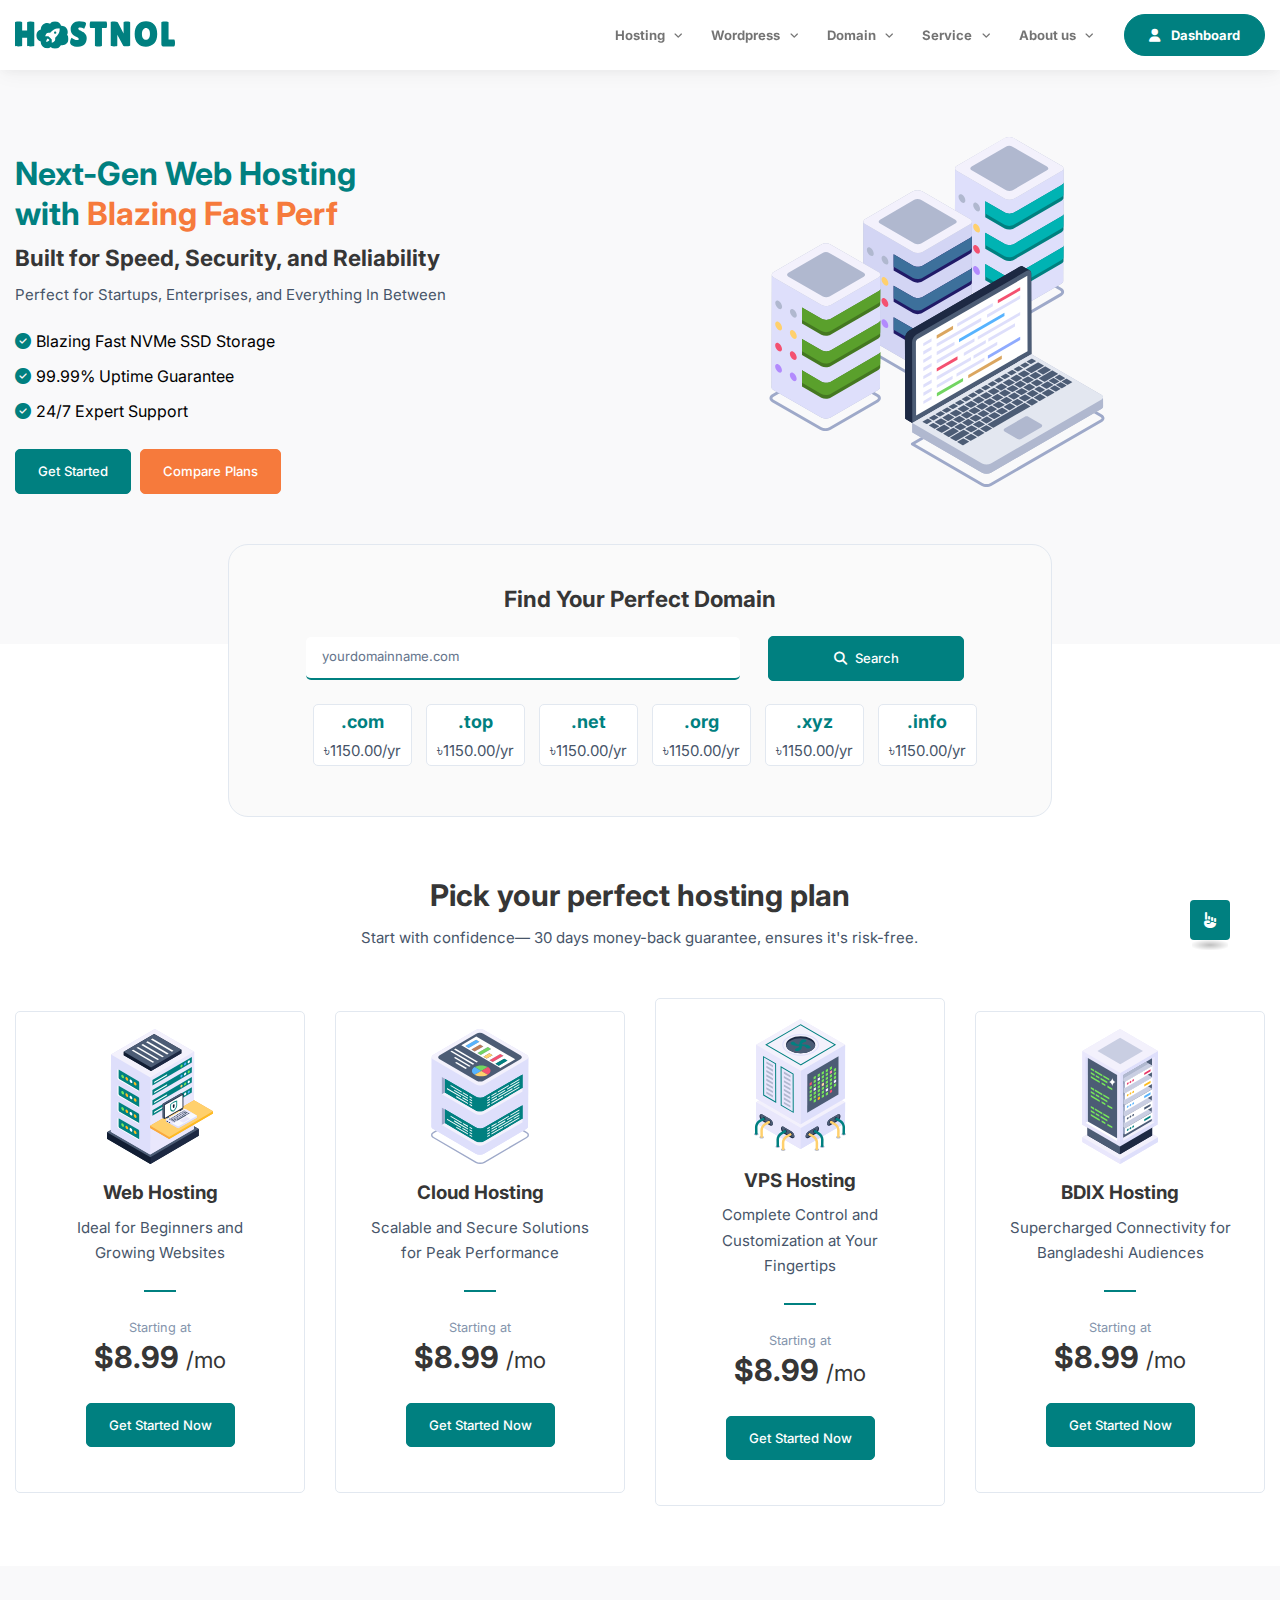
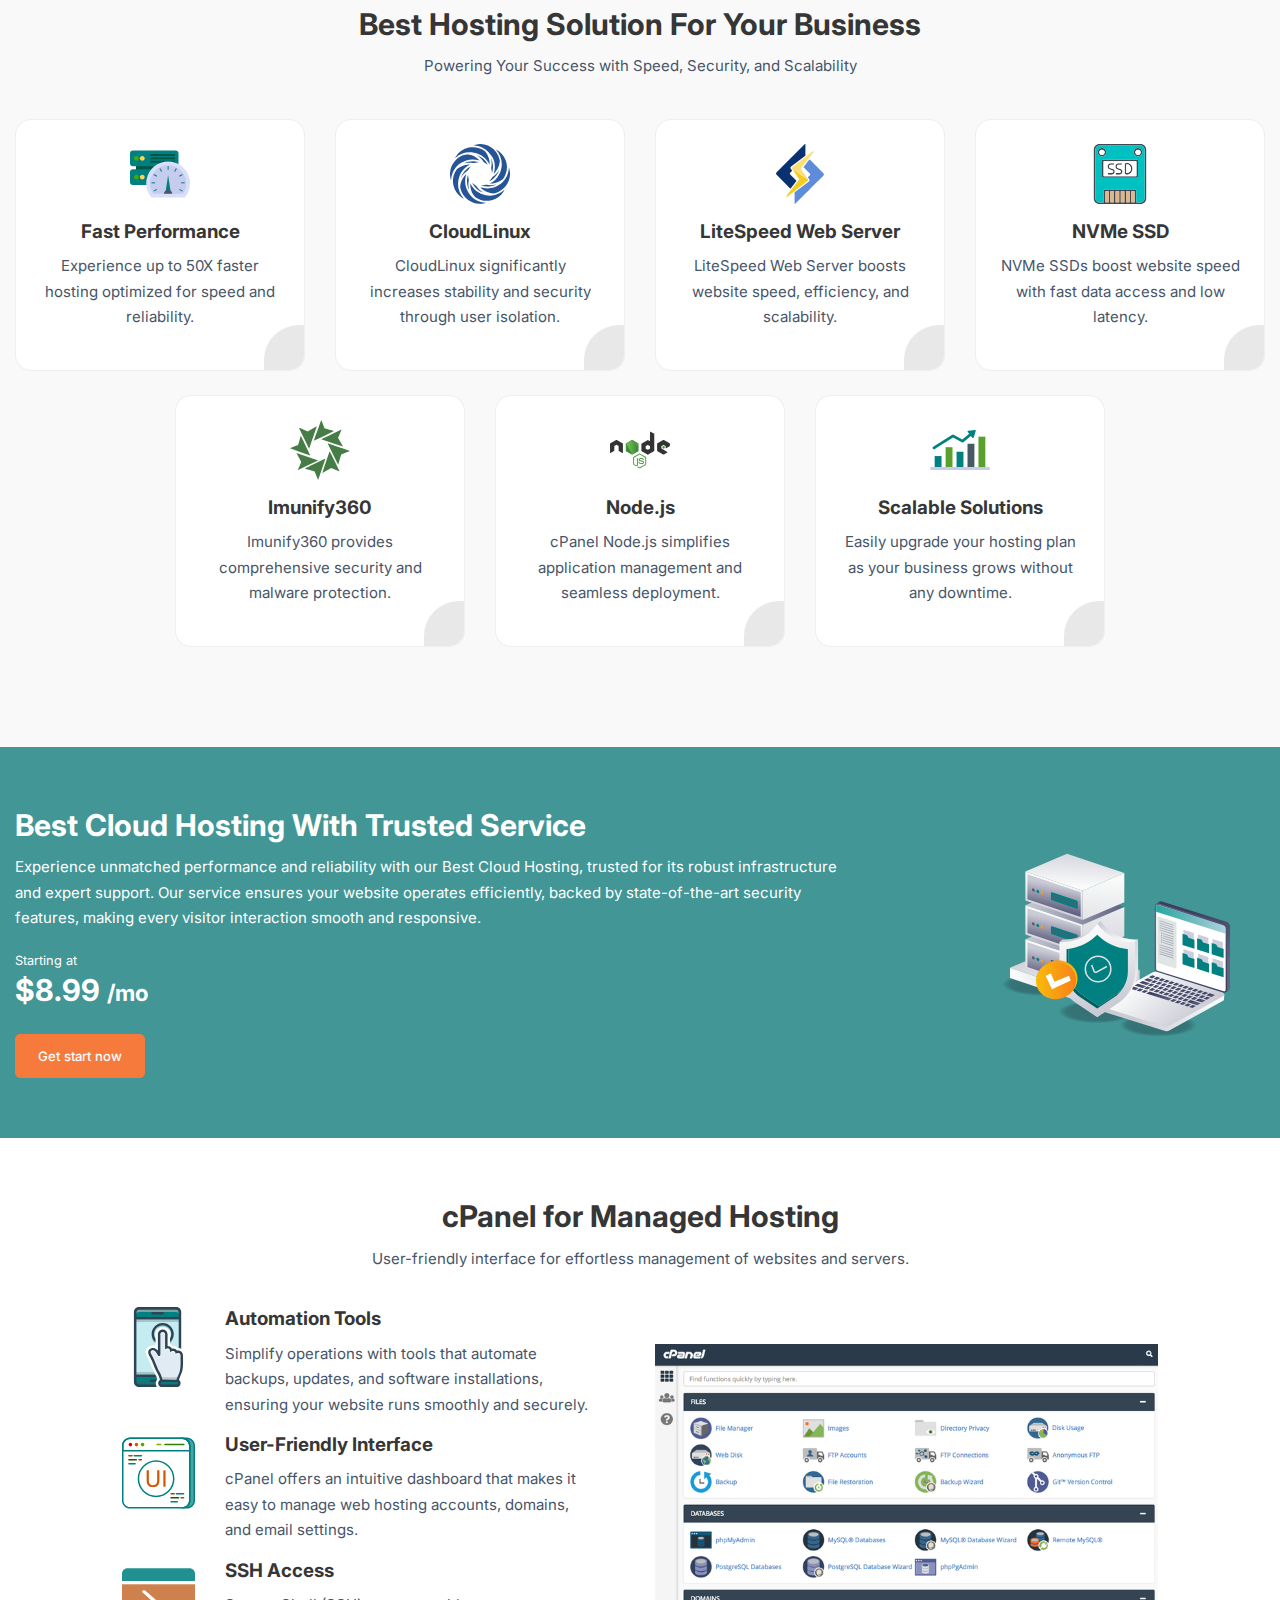
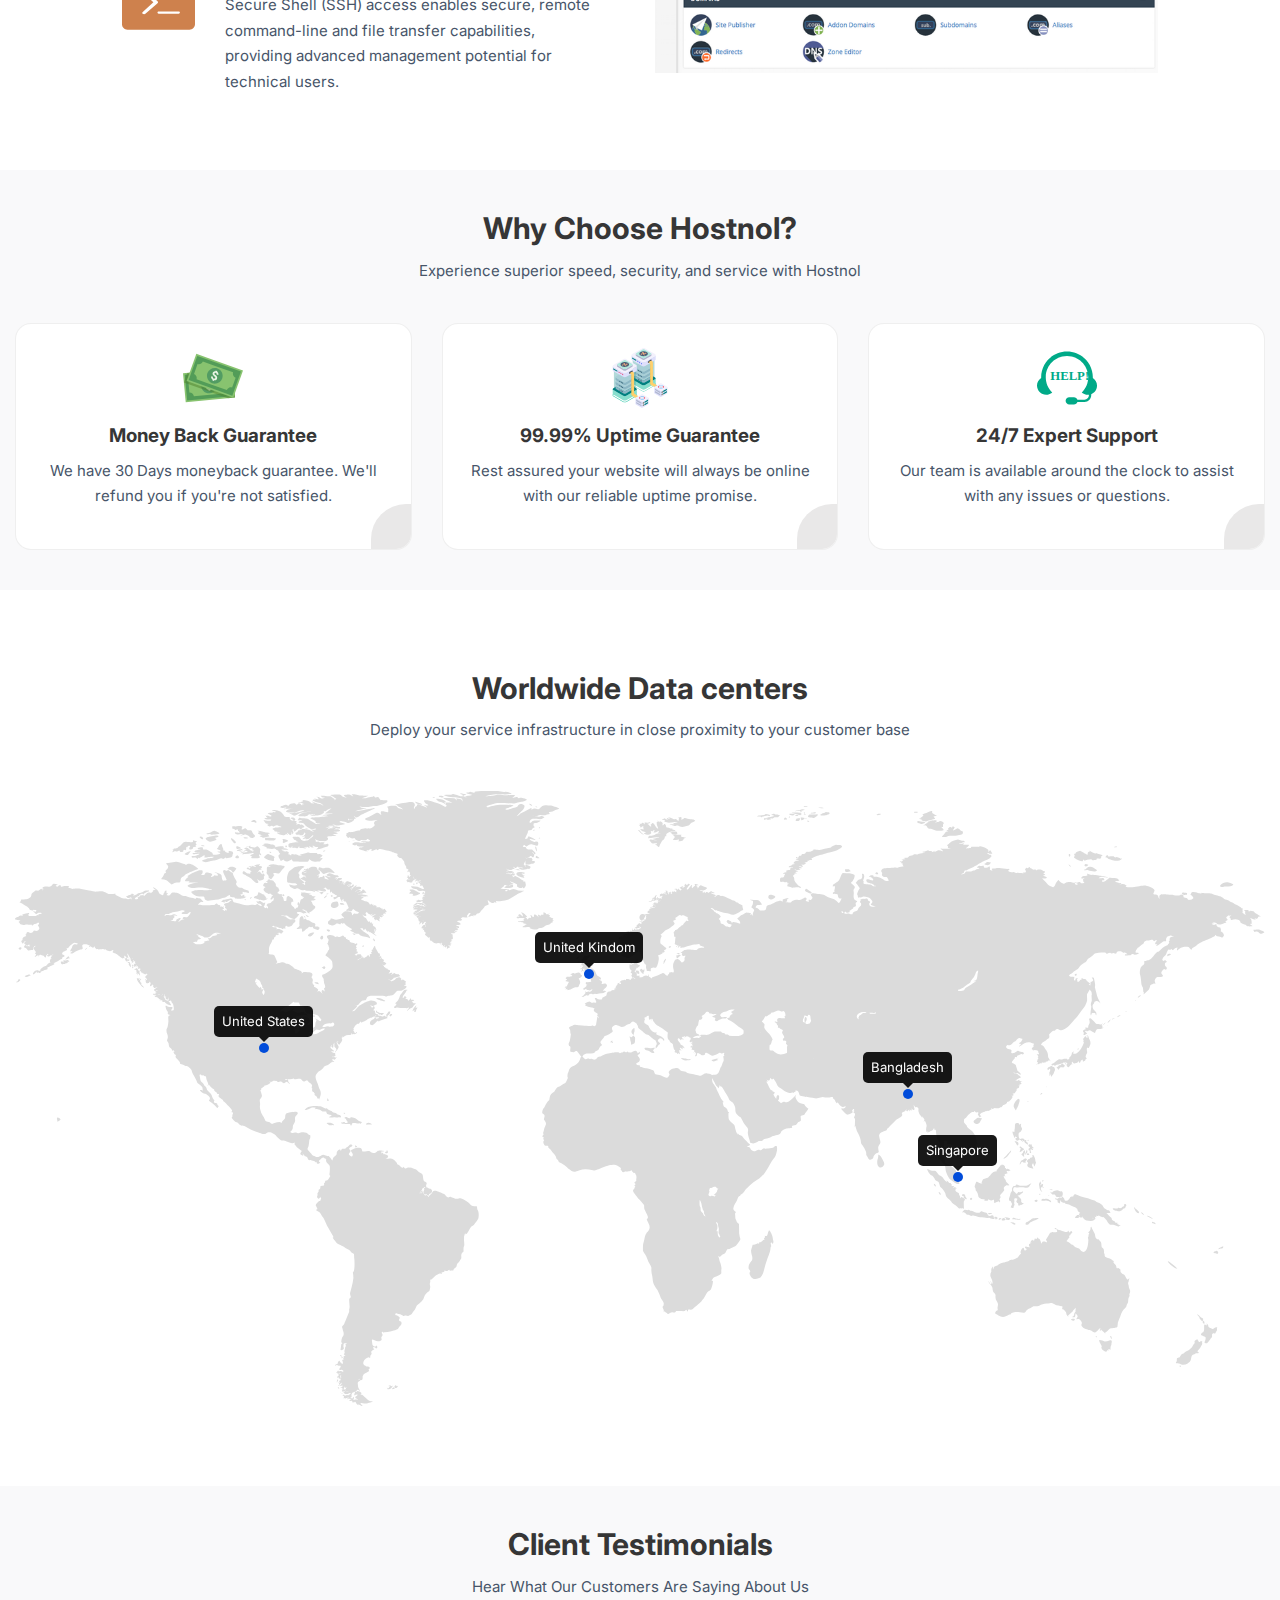
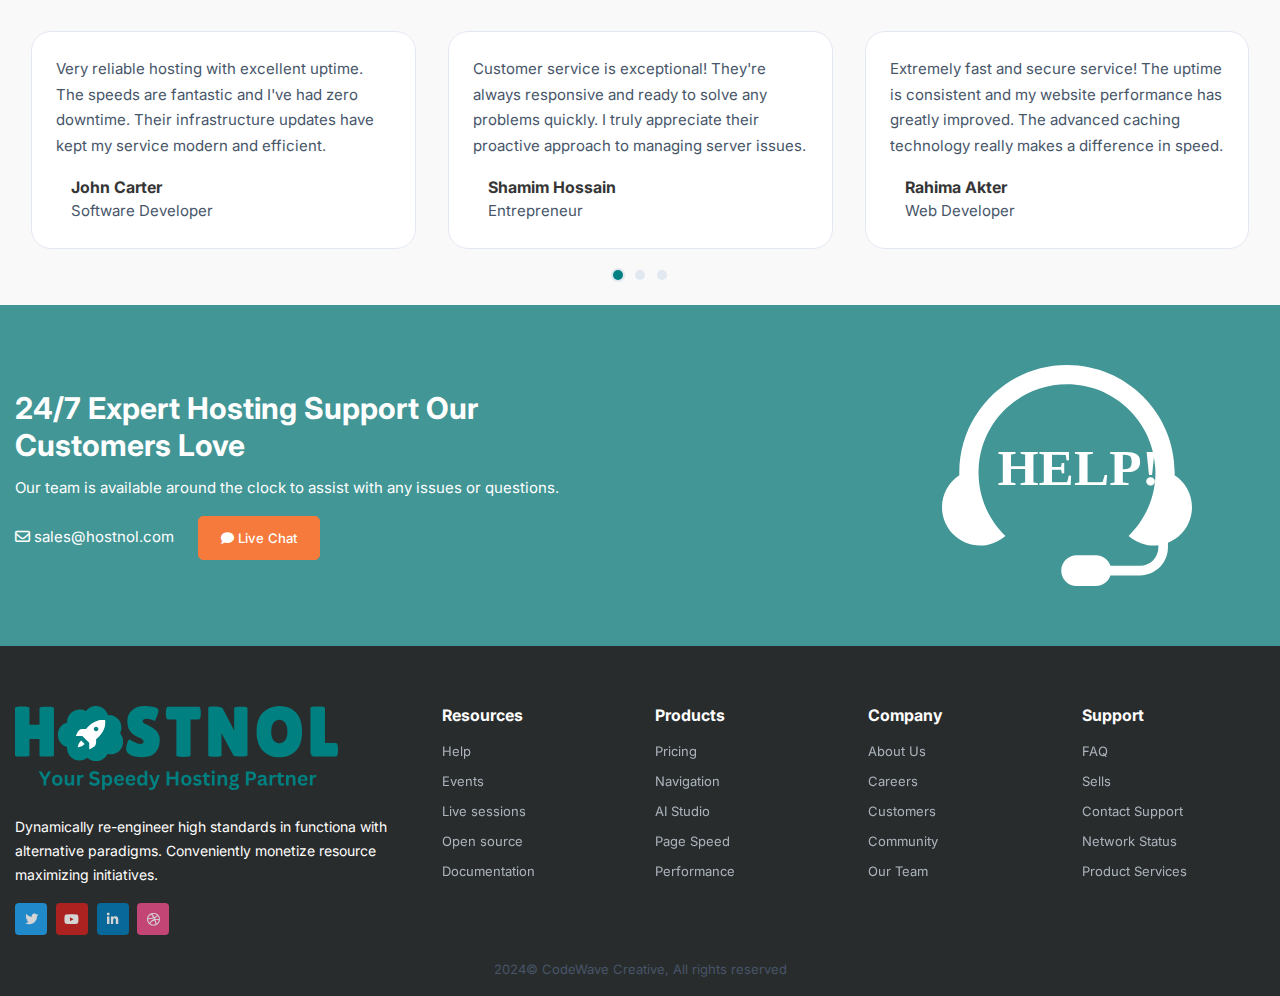
==== commit dfd24a60: "home page completed" ====
--- a/index.html
+++ b/index.html
@@ -45,9 +45,10 @@
                     <!--logo end-->
 
                     <!--responsive toggle button start-->
-                    <button type="button" class="navbar-toggler btn" data-bs-toggle="offcanvas" data-bs-target="#offcanvasLeft">
+                    <button type="button" class="navbar-toggler btn" data-bs-toggle="offcanvas"
+                        data-bs-target="#offcanvasLeft">
                         <span id="hamburgerTrigger">
-            <span class="fas fa-bars"></span>
+                            <span class="fas fa-bars"></span>
                         </span>
                     </button>
                     <!--responsive toggle button end-->
@@ -55,178 +56,32 @@
                     <!--main menu start-->
                     <div id="navBar" class="collapse navbar-collapse">
                         <ul class="navbar-nav ms-auto main-navbar-nav">
-                           
-                            <!--pages start-->
-                            <li class="nav-item hs-has-sub-menu custom-nav-item">
-                                <a id="pagesMegaMenu" class="nav-link custom-nav-link main-link-toggle" href="javascript:void(0);" aria-haspopup="true" aria-expanded="false" aria-labelledby="pagesSubMenu">
-                                    Pages
-                                </a>
-                                <!-- Pages - Submenu -->
-                                <ul id="pagesSubMenu" class="hs-sub-menu main-sub-menu" aria-labelledby="pagesMegaMenu" style="min-width: 230px;">
-                                    <li class="nav-item submenu-item">
-                                        <a class="nav-link sub-menu-nav-link" href="about-us.html">
-                                            About Us
-                                        </a>
-                                    </li>
-                                    <li class="nav-item submenu-item">
-                                        <a class="nav-link sub-menu-nav-link" href="offer-single-page.html">
-                                            Black Friday Single
-                                        </a>
-                                    </li>
-                                    <li class="nav-item submenu-item">
-                                        <a class="nav-link sub-menu-nav-link" href="terms-condition.html">
-                                            Terms & Condition
-                                        </a>
-                                    </li>
-                                    <li class="nav-item submenu-item">
-                                        <a class="nav-link sub-menu-nav-link" href="privacy-policy.html">
-                                            Privacy Policy
-                                        </a>
-                                    </li>
-                                    <li class="hs-has-sub-menu">
-                                        <a id="navLinkPagesPricing" class="nav-link sub-menu-nav-link sub-link-toggle" href="javascript:void(0);" aria-haspopup="true" aria-expanded="false" aria-controls="navSubmenuPagesPricing">
-                                            Pricing
-                                        </a>
-                                        <ul id="navSubmenuPagesPricing" class="hs-sub-menu main-sub-menu" aria-labelledby="navLinkPagesPricing" style="min-width: 230px;">
-                                            <li>
-                                                <a class="nav-link sub-menu-nav-link" href="pricing-default.html">
-                                                    Pricing Default
-                                                </a>
-                                            </li>
-                                            <li>
-                                                <a class="nav-link sub-menu-nav-link" href="pricing-package.html">
-                                                    Pricing Packages
-                                                </a>
-                                            </li>
-                                            <li>
-                                                <a class="nav-link sub-menu-nav-link" href="pricing-web-hosting.html">
-                                                    Web Hosting Packages
-                                                </a>
-                                            </li>
-                                            <li>
-                                                <a class="nav-link sub-menu-nav-link" href="pricing-windows-hosting.html">
-                                                    Windows Hosting
-                                                </a>
-                                            </li>
-                                            <li>
-                                                <a class="nav-link sub-menu-nav-link" href="pricing-comparision.html">
-                                                    Pricing Comparison
-                                                </a>
-                                            </li>
-                                            <li>
-                                                <a class="nav-link sub-menu-nav-link" href="pricing-specifications.html">
-                                                    Pricing Specifications
-                                                    <span class="badge bg-danger ms-auto">New</span>
-                                                </a>
-                                            </li>
-                                            <li>
-                                                <a class="nav-link sub-menu-nav-link" href="vps-pricing.html">
-                                                    VPS Pricing
-                                                </a>
-                                            </li>
-                                        </ul>
-                                    </li>
-                                    <li class="hs-has-sub-menu">
-                                        <a id="navLinkPagesBlog" class="nav-link sub-menu-nav-link sub-link-toggle" href="javascript:void(0);" aria-haspopup="true" aria-expanded="false" aria-controls="navSubmenuPagesBlog">
-                                            Blog
-                                        </a>
-                                        <ul id="navSubmenuPagesBlog" class="hs-sub-menu main-sub-menu" aria-labelledby="navLinkPagesBlog" style="min-width: 230px;">
-                                            <li>
-                                                <a class="nav-link sub-menu-nav-link" href="blog-grid.html">
-                                                    Blog Grid
-                                                </a>
-                                            </li>
-                                            <li>
-                                                <a class="nav-link sub-menu-nav-link" href="blog-details.html">
-                                                    Blog Details
-                                                </a>
-                                            </li>
-                                        </ul>
-                                    </li>
-                                    <li class="hs-has-sub-menu">
-                                        <a id="navLinkPagesSpecialty" class="nav-link sub-menu-nav-link sub-link-toggle" href="javascript:void(0);" aria-haspopup="true" aria-expanded="false" aria-controls="navSubmenuPagesSpecialty">
-                                            Specialty
-                                        </a>
-                                        <ul id="navSubmenuPagesSpecialty" class="hs-sub-menu main-sub-menu" aria-labelledby="navLinkPagesSpecialty" style="min-width: 230px;">
-                                            <li>
-                                                <a class="nav-link sub-menu-nav-link" href="domain-search-result.html">
-                                                    Search Result
-                                                    <span class="badge bg-success ms-2">New</span>
-                                                </a>
-                                            </li>
-                                            <li>
-                                                <a class="nav-link sub-menu-nav-link" href="cover-page.html">
-                                                    Cover Page
-                                                </a>
-                                            </li>
-                                            <li>
-                                                <a class="nav-link sub-menu-nav-link" href="coming-soon.html">
-                                                    Coming Soon
-                                                </a>
-                                            </li>
-                                            <li>
-                                                <a class="nav-link sub-menu-nav-link" href="thank-you.html">
-                                                    Thank You
-                                                </a>
-                                            </li>
-                                            <li>
-                                                <a class="nav-link sub-menu-nav-link" href="404.html">
-                                                    Error 404
-                                                </a>
-                                            </li>
-                                        </ul>
-                                    </li>
-                                    <li class="hs-has-sub-menu">
-                                        <a id="navLinkPagesLogin" class="nav-link sub-menu-nav-link sub-link-toggle" href="javascript:void(0);" aria-haspopup="true" aria-expanded="false" aria-controls="navSubmenuPagesLogin">
-                                            Login &amp; Signup
-                                        </a>
-                                        <ul id="navSubmenuPagesLogin" class="hs-sub-menu main-sub-menu" aria-labelledby="navLinkPagesLogin" style="min-width: 230px;">
-                                            <li>
-                                                <a class="nav-link sub-menu-nav-link" href="login.html">
-                                                    Login
-                                                </a>
-                                            </li>
-                                            <li>
-                                                <a class="nav-link sub-menu-nav-link" href="sign-up.html">
-                                                    Signup
-                                                </a>
-                                            </li>
-                                            <li>
-                                                <a class="nav-link sub-menu-nav-link" href="password-reset.html">
-                                                    Recover Account
-                                                </a>
-                                            </li>
-                                        </ul>
-                                    </li>
-                                </ul>
-                                <!-- End Pages - Submenu -->
-                            </li>
-                            <!--pages end-->
                             <!--hosting start-->
-                            <li class="nav-item hs-has-mega-menu custom-nav-item position-relative" data-position="center">
-                                <a id="hostingMegaMenu" class="nav-link custom-nav-link main-link-toggle" href="JavaScript:Void(0);" aria-haspopup="true" aria-expanded="false">
+                            <li class="nav-item hs-has-mega-menu custom-nav-item position-relative"
+                                data-position="center">
+                                <a id="hostingMegaMenu" class="nav-link custom-nav-link main-link-toggle"
+                                    href="JavaScript:Void(0);" aria-haspopup="true" aria-expanded="false">
                                     Hosting
                                 </a>
-                                <!-- Demos - Mega Menu -->
-                                <div class="hs-mega-menu main-sub-menu" style="width: 715px;" aria-labelledby="hostingMegaMenu">
+                                <!-- Hosting Menu -->
+                                <div class="hs-mega-menu main-sub-menu" style="width: 600px;"
+                                    aria-labelledby="hostingMegaMenu">
                                     <div class="row g-0">
                                         <div class="col-md-6">
                                             <div class="menu-item-wrap py-0 p-md-3 p-lg-3">
                                                 <!--menu title with subtitle and icon item start-->
                                                 <div class="title-with-icon-item">
-                                                    <a class="title-with-icon-link" href="shared-hosting.html">
+                                                    <a class="title-with-icon-link" href="web-hosting.html">
                                                         <div class="d-flex align-items-center">
                                                             <div class="menu-item-icon pe-3">
-                                                                <i
-                                class="fas fa-server rounded-circle primary-bg"
-                              ></i>
+                                                                <i class="fas fa-server rounded-circle primary-bg"></i>
                                                             </div>
                                                             <div class="media-body">
                                                                 <span class="u-header__promo-title">
-                                Shared Web Hosting
-                              </span>
+                                                                    Web Hosting
+                                                                </span>
                                                                 <small class="u-header__promo-text">
-                                                                    Reliable quality Starting at
+                                                                    Web Starting at
                                                                     <strong>$2.99</strong>
                                                                 </small>
                                                             </div>
@@ -234,41 +89,18 @@
                                                     </a>
                                                 </div>
                                                 <!--menu title with subtitle and icon item end-->
-                                                <!--menu title with subtitle and icon item start-->
-                                                <div class="title-with-icon-item">
-                                                    <a class="title-with-icon-link" href="vps-hosting.html">
-                                                        <div class="d-flex align-items-center">
-                                                            <div class="menu-item-icon pe-3">
-                                                                <i
-                                class="fas fa-box rounded-circle accent-bg"
-                              ></i>
-                                                            </div>
-                                                            <div class="media-body">
-                                                                <span class="u-header__promo-title">
-                                VPS Hosting
-                              </span>
-                                                                <small class="u-header__promo-text">
-                                                                    Maintain Starting at
-                                                                    <strong>$11.99</strong>
-                                                                </small>
-                                                            </div>
-                                                        </div>
-                                                    </a>
-                                                </div>
-                                                <!--menu title with subtitle and icon item end-->
+                                                
                                                 <!--menu title with subtitle and icon item start-->
                                                 <div class="title-with-icon-item">
                                                     <a class="title-with-icon-link" href="cloud-hosting.html">
                                                         <div class="d-flex align-items-center">
                                                             <div class="menu-item-icon pe-3">
-                                                                <i
-                                class="fas fa-cloud rounded-circle secondary-bg"
-                              ></i>
+                                                                <i class="fas fa-cloud rounded-circle bg-success"></i>
                                                             </div>
                                                             <div class="media-body">
                                                                 <span class="u-header__promo-title">
-                                Cloud Hosting
-                              </span>
+                                                                    Cloud Hosting
+                                                                </span>
                                                                 <small class="u-header__promo-text">
                                                                     Cloud Starting at
                                                                     <strong>$5.99/mo</strong>
@@ -277,27 +109,25 @@
                                                         </div>
                                                     </a>
                                                 </div>
-                                                <!--menu title with subtitle and icon item end-->
                                             </div>
                                         </div>
                                         <div class="col-md-6">
                                             <div class="menu-item-wrap py-0 p-md-3 p-lg-3">
+                                                
                                                 <!--menu title with subtitle and icon item start-->
                                                 <div class="title-with-icon-item">
-                                                    <a class="title-with-icon-link" href="email-hosting.html">
+                                                    <a class="title-with-icon-link" href="vps-hosting.html">
                                                         <div class="d-flex align-items-center">
                                                             <div class="menu-item-icon pe-3">
-                                                                <i
-                                class="fas fa-envelope rounded-circle twitter-bg"
-                              ></i>
+                                                                <i class="fas fa-box rounded-circle accent-bg"></i>
                                                             </div>
                                                             <div class="media-body">
                                                                 <span class="u-header__promo-title">
-                                Email Hosting
-                              </span>
+                                                                    VPS Hosting
+                                                                </span>
                                                                 <small class="u-header__promo-text">
-                                                                    First Starting at
-                                                                    <strong>$0.99/mo</strong>
+                                                                    VPS Starting at
+                                                                    <strong>$11.99</strong>
                                                                 </small>
                                                             </div>
                                                         </div>
@@ -306,224 +136,239 @@
                                                 <!--menu title with subtitle and icon item end-->
                                                 <!--menu title with subtitle and icon item start-->
                                                 <div class="title-with-icon-item">
-                                                    <a class="title-with-icon-link" href="windows-vps-hosting.html">
+                                                    <a class="title-with-icon-link" href="cloud-hosting.html">
                                                         <div class="d-flex align-items-center">
                                                             <div class="menu-item-icon pe-3">
-                                                                <i
-                                class="fab fa-windows rounded-circle bg-success"
-                              ></i>
+                                                                <i class="fas fa-server rounded-circle bg-blue-sky"></i>
                                                             </div>
                                                             <div class="media-body">
                                                                 <span class="u-header__promo-title">
-                                Windows VPS Hosting
-                              </span>
+                                                                    BDIX Hosting
+                                                                </span>
                                                                 <small class="u-header__promo-text">
-                                                                    Globally Starting at
-                                                                    <strong>$9.99/mo</strong>
+                                                                    BDIX Starting at
+                                                                    <strong>$5.99/mo</strong>
                                                                 </small>
                                                             </div>
                                                         </div>
                                                     </a>
                                                 </div>
                                                 <!--menu title with subtitle and icon item end-->
-                                                <!--menu title with subtitle and icon item start-->
-                                                <div class="title-with-icon-item">
-                                                    <a class="title-with-icon-link" href="dedicated-server-hosting.html">
-                                                        <div class="d-flex align-items-center">
-                                                            <div class="menu-item-icon pe-3">
-                                                                <i
-                                class="fas fa-database rounded-circle dribbble-bg"
-                              ></i>
-                                                            </div>
-                                                            <div class="media-body">
-                                                                <span class="u-header__promo-title">
-                                Dedicated Server Hosting
-                              </span>
-                                                                <small class="u-header__promo-text">
-                                                                    Conveniently Starting at
-                                                                    <strong>$9.99/mo</strong>
-                                                                </small>
-                                                            </div>
-                                                        </div>
-                                                    </a>
-                                                </div>
-                                                <!--menu title with subtitle and icon item end-->
+                                                
                                             </div>
                                         </div>
                                     </div>
-                                    <!--application hosting start-->
-                                    <div class="application-hosting text-white">
-                                        <span
-                    class="sub-menu-title text-lg-center text-md-center text-white mb-3"
-                  >
-                    Application For Hosting
-                  </span>
-                                        <ul class="application-hosting-list">
-                                            <li>
-                                                <a href="wp-hosting.html">
-                                                    <img src="assets/img/icons/wordpress-icon-color.svg" alt="icon" />
-                                                    WordPress Hosting
-                                                </a>
-                                            </li>
-                                            <li>
-                                                <a href="joomla-hosting.html">
-                                                    <img src="assets/img/icons/joomla-icon-color.svg" alt="icon" />
-                                                    Joomla Hosting
-                                                </a>
-                                            </li>
-                                            <li>
-                                                <a href="magento-hosting.html">
-                                                    <img src="assets/img/icons/magento-icon-color.svg" alt="icon" />
-                                                    Magento Hosting
-                                                </a>
-                                            </li>
-                                            <li>
-                                                <a href="opencart-hosting.html">
-                                                    <img src="assets/img/icons/opencart-icon-color.svg" alt="icon" />
-                                                    Opencart Hosting
-                                                </a>
-                                            </li>
-                                            <li>
-                                                <a href="prestashop-hosting.html">
-                                                    <img src="assets/img/icons/prestashop-icon-color.svg" alt="icon" />
-                                                    Prestashop Hosting
-                                                </a>
-                                            </li>
-                                            <li>
-                                                <a href="drupal-hosting.html">
-                                                    <img src="assets/img/icons/drupal-icon-color.svg" alt="icon" />
-                                                    Drupal Hosting
-                                                </a>
-                                            </li>
-                                        </ul>
-                                    </div>
-                                    <!--application hosting end-->
-                                </div>
-                                <!-- End Demos - Mega Menu -->
+                                   
+                                </div>
+                                <!-- End Hosting Menu -->
+                            </li>
+                            <!--hosting end-->
+                            <!--hosting start-->
+                            <li class="nav-item hs-has-mega-menu custom-nav-item position-relative"
+                                data-position="center">
+                                <a id="hostingMegaMenu" class="nav-link custom-nav-link main-link-toggle"
+                                    href="JavaScript:Void(0);" aria-haspopup="true" aria-expanded="false">
+                                    Wordpress
+                                </a>
+                                <!-- Hosting Menu -->
+                                <div class="hs-mega-menu main-sub-menu" style="width: 350px;"
+                                    aria-labelledby="hostingMegaMenu">
+                                    <div class="menu-item-wrap py-0 p-md-3 p-lg-3">
+                                        <!--menu title with subtitle and icon item start-->
+                                        <div class="title-with-icon-item">
+                                            <a class="title-with-icon-link" href="shared-hosting.html">
+                                                <div class="d-flex align-items-center">
+                                                    <div class="menu-item-icon pe-3">
+                                                        <i class="fa-brands fa-wordpress-simple rounded-circle bg-blue-sky "></i>
+                                                    </div>
+                                                    <div class="media-body">
+                                                        <span class="u-header__promo-title">
+                                                            Wordpress Hosting
+                                                        </span>
+                                                        <small class="u-header__promo-text">
+                                                            Wordpress Hosting Starting at
+                                                            <strong>$2.99</strong>
+                                                        </small>
+                                                    </div>
+                                                </div>
+                                            </a>
+                                        </div>
+                                        <!--menu title with subtitle and icon item end-->
+                                        
+                                        <!--menu title with subtitle and icon item start-->
+                                        <div class="title-with-icon-item">
+                                            <a class="title-with-icon-link" href="cloud-hosting.html">
+                                                <div class="d-flex align-items-center">
+                                                    <div class="menu-item-icon pe-3">
+                                                        <i class="fa-solid fa-store rounded-circle accent-bg"></i>
+                                                    </div>
+                                                    <div class="media-body">
+                                                        <span class="u-header__promo-title">
+                                                            WooCommerce Hosting
+                                                        </span>
+                                                        <small class="u-header__promo-text">
+                                                            WooCommerce Starting at
+                                                            <strong>$5.99/mo</strong>
+                                                        </small>
+                                                    </div>
+                                                </div>
+                                            </a>
+                                        </div>
+
+                                    </div>
+                                   
+                                </div>
+                                <!-- End Hosting Menu -->
                             </li>
                             <!--hosting end-->
                             <!--domain start-->
-                            <li class="nav-item hs-has-mega-menu custom-nav-item position-relative" data-position="center">
-                                <a id="domainMegaMenu" class="nav-link custom-nav-link main-link-toggle" href="JavaScript:Void(0);" aria-haspopup="true" aria-expanded="false">
+                            <li class="nav-item hs-has-mega-menu custom-nav-item position-relative"
+                                data-position="center">
+                                <a id="domainMegaMenu" class="nav-link custom-nav-link main-link-toggle"
+                                    href="JavaScript:Void(0);" aria-haspopup="true" aria-expanded="false">
                                     Domain
                                 </a>
                                 <!-- Demos - Mega Menu -->
-                                <div class="hs-mega-menu main-sub-menu" style="width: 660px;" aria-labelledby="domainMegaMenu">
-                                    <div class="row g-0">
-                                        <div class="col-md-6 col-sm-6">
-                                            <div class="menu-item-wrap p-3">
-                                                <!--menu title with subtitle and icon item start-->
-                                                <div class="title-with-icon-item">
-                                                    <a class="title-with-icon-link" href="domain-checker.html">
-                                                        <div class="d-flex align-items-center pb-1">
-                                                            <i class="fas fa-globe me-2 color-primary"></i>
-                                                            <span class="u-header__promo-title">
-                              Domain Checker
-                            </span>
-                                                        </div>
+                                <div class="hs-mega-menu main-sub-menu" style="width: 300px;"
+                                    aria-labelledby="domainMegaMenu">
+                                    <div class="menu-item-wrap p-3">
+                                        <!--menu title with subtitle and icon item start-->
+                                        <div class="title-with-icon-item">
+                                            <a class="title-with-icon-link" href="cloud-hosting.html">
+                                                <div class="d-flex align-items-center">
+                                                    <div class="menu-item-icon pe-3">
+                                                        <i class="fa-regular fa-square-plus rounded-circle bg-success"></i>
+                                                    </div>
+                                                    <div class="media-body">
+                                                        <span class="u-header__promo-title">
+                                                            Domain Registration
+                                                        </span>
                                                         <small class="u-header__promo-text">
-                                                            Find the perfect domain for your business
+                                                            Register your perfect domain
                                                         </small>
-                                                    </a>
-                                                </div>
-                                                <!--menu title with subtitle and icon item end-->
-                                                <!--menu title with subtitle and icon item start-->
-                                                <div class="title-with-icon-item">
-                                                    <a class="title-with-icon-link" href="domain-transfer.html">
-                                                        <div class="d-flex align-items-center pb-1">
-                                                            <i
-                              class="fas fa-exchange-alt me-2 color-accent"
-                            ></i>
-                                                            <span class="u-header__promo-title">
-                              Domain Transfer
-                            </span>
-                                                        </div>
+                                                    </div>
+                                                </div>
+                                            </a>
+                                        </div>
+                                        <!--menu title with subtitle and icon item start-->
+                                        <div class="title-with-icon-item">
+                                            <a class="title-with-icon-link" href="cloud-hosting.html">
+                                                <div class="d-flex align-items-center">
+                                                    <div class="menu-item-icon pe-3">
+                                                        <i class="fa-solid fa-shuffle rounded-circle accent-bg"></i>
+                                                    </div>
+                                                    <div class="media-body">
+                                                        <span class="u-header__promo-title">
+                                                            Domain Transfer
+                                                        </span>
                                                         <small class="u-header__promo-text">
-                                                            Transfer your domain easily
+                                                            Transfer your domain to Hostnol
                                                         </small>
-                                                    </a>
-                                                </div>
-                                                <!--menu title with subtitle and icon item end-->
-                                                <!--menu title with subtitle and icon item start-->
-                                                <div class="title-with-icon-item">
-                                                    <a class="title-with-icon-link" href="domain-registration.html">
-                                                        <div class="d-flex align-items-center pb-1">
-                                                            <i
-                              class="fas fa-copyright me-2 instagram-color"
-                            ></i>
-                                                            <span class="u-header__promo-title">
-                              Domain Registration
-                            </span>
-                                                        </div>
-                                                        <small class="u-header__promo-text">
-                                                            Register your domain name for lifetime
-                                                        </small>
-                                                    </a>
-                                                </div>
-                                                <!--menu title with subtitle and icon item end-->
-                                            </div>
-                                        </div>
-                                        <div class="col-md-6 col-sm-6 gray-light-bg custom-radius-right">
-                                            <div class="menu-item-wrap p-4">
-                                                <h6>#1 Web Hosting Company</h6>
-                                                <ul class="list-unstyled tech-feature-list">
-                                                    <li class="py-1">
-                                                        <small>
-                                                            <span
-                              class="fas fa-check-circle text-success me-2"
-                            ></span>
-                                                            <strong>Flexible</strong>
-                                                            Easy to Use Control Panel
-                                                        </small>
-                                                    </li>
-                                                    <li class="py-1">
-                                                        <small>
-                                                            <span
-                              class="fas fa-check-circle text-success me-2"
-                            ></span>
-                                                            <strong>99%</strong>
-                                                            Uptime Guarantee
-                                                        </small>
-                                                    </li>
-                                                    <li class="py-1">
-                                                        <small>
-                                                            <span
-                              class="fas fa-check-circle text-success me-2"
-                            ></span>
-                                                            <strong>45-Day</strong>
-                                                            Money-Back Guarantee
-                                                        </small>
-                                                    </li>
-                                                    <li class="py-1">
-                                                        <small>
-                                                            <span
-                              class="fas fa-check-circle text-success me-2"
-                            ></span>
-                                                            <strong>Free SSL</strong>
-                                                            Certificate Included
-                                                        </small>
-                                                    </li>
-                                                </ul>
-                                                <a class="btn btn-tertiary btn-block mt-3" href="#">
-                                                    Learn More
-                                                    <span class="fas fa-angle-right ms-2"></span>
-                                                </a>
-                                            </div>
-                                        </div>
+                                                    </div>
+                                                </div>
+                                            </a>
+                                        </div>
+                                        
                                     </div>
                                 </div>
                                 <!-- End Demos - Mega Menu -->
                             </li>
                             <!--domain end-->
-                            <li class="nav-item custom-nav-item">
-                                <a class="nav-link custom-nav-link" href="affiliates.html">
-                                    Affiliates
+
+                            <!--domain start-->
+                            <li class="nav-item hs-has-mega-menu custom-nav-item position-relative" data-position="center">
+                                <a id="domainMegaMenu" class="nav-link custom-nav-link main-link-toggle"
+                                    href="JavaScript:Void(0);" aria-haspopup="true" aria-expanded="false">
+                                    Service
                                 </a>
+                                <!--about submenu start-->
+                                <div class="hs-mega-menu main-sub-menu" style="width: 320px;" aria-labelledby="aboutMegaMenu">
+                                    <!--menu title with subtitle and icon item start-->
+                                    <div class="title-with-icon-item">
+                                        <a class="title-with-icon-link" href="contact-us.html">
+                                            <div class="d-flex align-items-center">
+                                                <i class="fa-solid fa-code menu-titile-icon" style="font-size: large;"></i>
+                                                <div class="media-body">
+                                                    <span class="u-header__promo-title">Web Development</span>
+                                                    <small class="u-header__promo-text">
+                                                        Personal/Business website
+                                                    </small>
+                                                </div>
+                                            </div>
+                                        </a>
+                                    </div>
+                                    <!--menu title with subtitle and icon item end-->
+                                    <!--menu title with subtitle and icon item start-->
+                                    <div class="title-with-icon-item">
+                                        <a class="title-with-icon-link" href="about-us.html">
+                                            <div class="d-flex align-items-center">
+                                                <i class="fa-solid fa-store menu-titile-icon" style="font-size: large;"></i>
+                                                <div class="media-body">
+                                                    <span class="u-header__promo-title">E-Commerce Website</span>
+                                                    <small class="u-header__promo-text">
+                                                        E-comerce website development
+                                                    </small>
+                                                </div>
+                                            </div>
+                                        </a>
+                                    </div>
+                                    <!--menu title with subtitle and icon item end-->
+                                    <!--menu title with subtitle and icon item start-->
+                                    <div class="title-with-icon-item">
+                                        <a class="title-with-icon-link" href="partners.html">
+                                            <div class="d-flex align-items-center">
+                                                <i class="fa-brands fa-app-store-ios menu-titile-icon" style="font-size: large;"></i>
+                                                <div class="media-body">
+                                                    <span class="u-header__promo-title">Mobile Application</span>
+                                                    <small class="u-header__promo-text">
+                                                        Apps development for your business
+                                                    </small>
+                                                </div>
+                                            </div>
+                                        </a>
+                                    </div>
+                                    <!--menu title with subtitle and icon item end-->
+                                    <!--menu title with subtitle and icon item start-->
+                                    <div class="title-with-icon-item">
+                                        <a class="title-with-icon-link" href="network.html">
+                                            <div class="d-flex align-items-center">
+                                                <i class="fa-brands fa-wordpress-simple menu-titile-icon" style="font-size: large;"></i>
+                                                <div class="media-body">
+                                                    <span class="u-header__promo-title">Wordpress Development </span>
+                                                    <small class="u-header__promo-text">
+                                                        Theme design and customization
+                                                    </small>
+                                                </div>
+                                            </div>
+                                        </a>
+                                    </div>
+                                    <!--menu title with subtitle and icon item end-->
+                                    
+                                    <!--menu title with subtitle and icon item start-->
+                                    <div class="title-with-icon-item">
+                                        <a class="title-with-icon-link" href="blog-grid.html">
+                                            <div class="d-flex align-items-center">
+                                                <i class="fa-solid fa-bullhorn menu-titile-icon" style="font-size: large;"></i>
+                                                <div class="media-body">
+                                                    <span class="u-header__promo-title">Digital Marketing</span>
+                                                    <small class="u-header__promo-text">
+                                                        Promote your business online
+                                                    </small>
+                                                </div>
+                                            </div>
+                                        </a>
+                                    </div>
+                                    <!--menu title with subtitle and icon item end-->
+                                </div>
+                                <!--about submenu end-->
                             </li>
-                            <!--about start-->
+                            <!--domain end-->
+
+                            <!--domain start-->
                             <li class="nav-item hs-has-mega-menu custom-nav-item position-relative" data-position="center">
-                                <a id="aboutMegaMenu" class="nav-link custom-nav-link main-link-toggle" href="JavaScript:Void(0);" aria-haspopup="true" aria-expanded="false">
-                                    Company
+                                <a id="domainMegaMenu" class="nav-link custom-nav-link main-link-toggle"
+                                    href="JavaScript:Void(0);" aria-haspopup="true" aria-expanded="false">
+                                    About us
                                 </a>
                                 <!--about submenu start-->
                                 <div class="hs-mega-menu main-sub-menu" style="width: 320px;" aria-labelledby="aboutMegaMenu">
@@ -605,12 +450,15 @@
                                 </div>
                                 <!--about submenu end-->
                             </li>
-                            <!--about end-->
+                            <!--domain end-->
+
                             <!--button start-->
                             <li class="nav-item header-nav-last-item d-flex align-items-center">
-                                <a class="btn btn-primary animated-btn" href="https://whmcs.themetags.com/index.php?systpl=kohost&carttpl=themetags_cart" target="_blank">
+                                <a class="btn btn-primary animated-btn"
+                                    href="https://whmcs.themetags.com/index.php?systpl=kohost&carttpl=themetags_cart"
+                                    target="_blank">
                                     <span class="fa fa-user pe-2"></span>
-                                    Client Area
+                                    Dashboard 
                                 </a>
                             </li>
                             <!--button end-->
@@ -741,23 +589,19 @@
                                                 <ul class="list-unstyled list-inline menu-countdown my-4">
                                                     <li class="list-inline-item mb-0">
                                                         <span
-                            class="counter-days border border-light fs-sm text-light p-2 rounded fw-medium"
-                          ></span>
+                                                            class="counter-days border border-light fs-sm text-light p-2 rounded fw-medium"></span>
                                                     </li>
                                                     <li class="list-inline-item mb-0">
                                                         <span
-                            class="counter-hours border border-light fs-sm text-light p-2 rounded fw-medium"
-                          ></span>
+                                                            class="counter-hours border border-light fs-sm text-light p-2 rounded fw-medium"></span>
                                                     </li>
                                                     <li class="list-inline-item mb-0">
                                                         <span
-                            class="counter-minutes border border-light fs-sm text-light p-2 rounded fw-medium"
-                          ></span>
+                                                            class="counter-minutes border border-light fs-sm text-light p-2 rounded fw-medium"></span>
                                                     </li>
                                                     <li class="list-inline-item mb-0">
                                                         <span
-                            class="counter-seconds border border-light fs-sm text-light p-2 rounded fw-medium"
-                          ></span>
+                                                            class="counter-seconds border border-light fs-sm text-light p-2 rounded fw-medium"></span>
                                                     </li>
                                                 </ul>
                                             </div>
@@ -776,7 +620,8 @@
 
                     <!--page item start-->
                     <li class="nav-item dropdown">
-                        <a class="nav-link dropdown-toggle" href="#" data-bs-toggle="dropdown" data-bs-auto-close="outside">
+                        <a class="nav-link dropdown-toggle" href="#" data-bs-toggle="dropdown"
+                            data-bs-auto-close="outside">
                             Pages
                         </a>
                         <ul class="dropdown-menu">
@@ -922,14 +767,12 @@
                                             <a class="title-with-icon-link" href="shared-hosting.html">
                                                 <div class="d-flex align-items-center">
                                                     <div class="menu-item-icon pe-3">
-                                                        <i
-                            class="fas fa-server rounded-circle primary-bg"
-                          ></i>
+                                                        <i class="fas fa-server rounded-circle primary-bg"></i>
                                                     </div>
                                                     <div class="media-body">
                                                         <span class="u-header__promo-title">
-                            Shared Web Hosting
-                          </span>
+                                                            Shared Web Hosting
+                                                        </span>
                                                         <small class="u-header__promo-text">
                                                             Reliable quality Starting at
                                                             <strong>$2.99</strong>
@@ -962,14 +805,12 @@
                                             <a class="title-with-icon-link" href="cloud-hosting.html">
                                                 <div class="d-flex align-items-center">
                                                     <div class="menu-item-icon pe-3">
-                                                        <i
-                            class="fas fa-cloud rounded-circle secondary-bg"
-                          ></i>
+                                                        <i class="fas fa-cloud rounded-circle secondary-bg"></i>
                                                     </div>
                                                     <div class="media-body">
                                                         <span class="u-header__promo-title">
-                            Cloud Hosting
-                          </span>
+                                                            Cloud Hosting
+                                                        </span>
                                                         <small class="u-header__promo-text">
                                                             Cloud Starting at
                                                             <strong>$5.99/mo</strong>
@@ -988,14 +829,12 @@
                                             <a class="title-with-icon-link" href="email-hosting.html">
                                                 <div class="d-flex align-items-center">
                                                     <div class="menu-item-icon pe-3">
-                                                        <i
-                            class="fas fa-envelope rounded-circle twitter-bg"
-                          ></i>
+                                                        <i class="fas fa-envelope rounded-circle twitter-bg"></i>
                                                     </div>
                                                     <div class="media-body">
                                                         <span class="u-header__promo-title">
-                            Email Hosting
-                          </span>
+                                                            Email Hosting
+                                                        </span>
                                                         <small class="u-header__promo-text">
                                                             First Starting at
                                                             <strong>$0.99/mo</strong>
@@ -1010,14 +849,12 @@
                                             <a class="title-with-icon-link" href="windows-vps-hosting.html">
                                                 <div class="d-flex align-items-center">
                                                     <div class="menu-item-icon pe-3">
-                                                        <i
-                            class="fab fa-windows rounded-circle bg-success"
-                          ></i>
+                                                        <i class="fab fa-windows rounded-circle bg-success"></i>
                                                     </div>
                                                     <div class="media-body">
                                                         <span class="u-header__promo-title">
-                            Windows VPS Hosting
-                          </span>
+                                                            Windows VPS Hosting
+                                                        </span>
                                                         <small class="u-header__promo-text">
                                                             Globally Starting at
                                                             <strong>$9.99/mo</strong>
@@ -1032,14 +869,12 @@
                                             <a class="title-with-icon-link" href="dedicated-server-hosting.html">
                                                 <div class="d-flex align-items-center">
                                                     <div class="menu-item-icon pe-3">
-                                                        <i
-                            class="fas fa-database rounded-circle dribbble-bg"
-                          ></i>
+                                                        <i class="fas fa-database rounded-circle dribbble-bg"></i>
                                                     </div>
                                                     <div class="media-body">
                                                         <span class="u-header__promo-title">
-                            Dedicated Server Hosting
-                          </span>
+                                                            Dedicated Server Hosting
+                                                        </span>
                                                         <small class="u-header__promo-text">
                                                             Conveniently Starting at
                                                             <strong>$9.99/mo</strong>
@@ -1054,11 +889,9 @@
                             </div>
                             <!--application hosting start-->
                             <div class="application-hosting text-white">
-                                <span
-                class="sub-menu-title text-lg-center text-md-center text-white mb-3"
-              >
-                Application For Hosting
-              </span>
+                                <span class="sub-menu-title text-lg-center text-md-center text-white mb-3">
+                                    Application For Hosting
+                                </span>
                                 <ul class="application-hosting-list">
                                     <li>
                                         <a href="wp-hosting.html">
@@ -1112,29 +945,29 @@
                             <div class="row g-0">
                                 <div class="">
                                     <div class="menu-item-wrap p-3">
-                                        <!--menu title with subtitle and icon item start-->
-                                        <div class="title-with-icon-item">
-                                            <a class="title-with-icon-link" href="domain-checker.html">
-                                                <div class="d-flex align-items-center pb-1">
-                                                    <i class="fas fa-globe me-2 color-primary"></i>
-                                                    <span class="u-header__promo-title">
-                          Domain Checker
-                        </span>
-                                                </div>
-                                                <small class="u-header__promo-text">
-                                                    Find the perfect domain for your business
-                                                </small>
-                                            </a>
-                                        </div>
-                                        <!--menu title with subtitle and icon item end-->
+                                       <!--menu title with subtitle and icon item start-->
+                                       <div class="title-with-icon-item">
+                                        <a class="title-with-icon-link" href="domain-registration.html">
+                                            <div class="d-flex align-items-center pb-1">
+                                                <i class="fas fa-copyright me-2 instagram-color"></i>
+                                                <span class="u-header__promo-title">
+                                                    Domain Registration
+                                                </span>
+                                            </div>
+                                            <small class="u-header__promo-text">
+                                                Register your domain name for lifetime
+                                            </small>
+                                        </a>
+                                    </div>
+                                    <!--menu title with subtitle and icon item end-->
                                         <!--menu title with subtitle and icon item start-->
                                         <div class="title-with-icon-item">
                                             <a class="title-with-icon-link" href="domain-transfer.html">
                                                 <div class="d-flex align-items-center pb-1">
                                                     <i class="fas fa-exchange-alt me-2 color-accent"></i>
                                                     <span class="u-header__promo-title">
-                          Domain Transfer
-                        </span>
+                                                        Domain Transfer
+                                                    </span>
                                                 </div>
                                                 <small class="u-header__promo-text">
                                                     Transfer your domain easily
@@ -1142,70 +975,10 @@
                                             </a>
                                         </div>
                                         <!--menu title with subtitle and icon item end-->
-                                        <!--menu title with subtitle and icon item start-->
-                                        <div class="title-with-icon-item">
-                                            <a class="title-with-icon-link" href="domain-registration.html">
-                                                <div class="d-flex align-items-center pb-1">
-                                                    <i class="fas fa-copyright me-2 instagram-color"></i>
-                                                    <span class="u-header__promo-title">
-                          Domain Registration
-                        </span>
-                                                </div>
-                                                <small class="u-header__promo-text">
-                                                    Register your domain name for lifetime
-                                                </small>
-                                            </a>
-                                        </div>
-                                        <!--menu title with subtitle and icon item end-->
-                                    </div>
-                                </div>
-                                <div class="gray-light-bg">
-                                    <div class="menu-item-wrap p-4">
-                                        <h6>#1 Web Hosting Company</h6>
-                                        <ul class="list-unstyled tech-feature-list">
-                                            <li class="py-1">
-                                                <small>
-                                                    <span
-                          class="fas fa-check-circle text-success me-2"
-                        ></span>
-                                                    <strong>Flexible</strong>
-                                                    Easy to Use Control Panel
-                                                </small>
-                                            </li>
-                                            <li class="py-1">
-                                                <small>
-                                                    <span
-                          class="fas fa-check-circle text-success me-2"
-                        ></span>
-                                                    <strong>99%</strong>
-                                                    Uptime Guarantee
-                                                </small>
-                                            </li>
-                                            <li class="py-1">
-                                                <small>
-                                                    <span
-                          class="fas fa-check-circle text-success me-2"
-                        ></span>
-                                                    <strong>45-Day</strong>
-                                                    Money-Back Guarantee
-                                                </small>
-                                            </li>
-                                            <li class="py-1">
-                                                <small>
-                                                    <span
-                          class="fas fa-check-circle text-success me-2"
-                        ></span>
-                                                    <strong>Free SSL</strong>
-                                                    Certificate Included
-                                                </small>
-                                            </li>
-                                        </ul>
-                                        <a class="btn btn-tertiary btn-block mt-3" href="#">
-                                            Learn More
-                                            <span class="fas fa-angle-right ms-2"></span>
-                                        </a>
-                                    </div>
-                                </div>
+                                        
+                                    </div>
+                                </div>
+                                
                             </div>
                         </div>
                     </li>
@@ -1219,7 +992,8 @@
 
                     <!--company item start-->
                     <li class="nav-item dropdown">
-                        <a class="nav-link dropdown-toggle" href="#" data-bs-toggle="dropdown" data-bs-auto-close="outside">
+                        <a class="nav-link dropdown-toggle" href="#" data-bs-toggle="dropdown"
+                            data-bs-auto-close="outside">
                             Company
                         </a>
                         <div class="dropdown-menu">
@@ -1228,7 +1002,8 @@
                                     <div class="title-with-icon-item">
                                         <a class="title-with-icon-link" href="contact-us.html">
                                             <div class="d-flex align-items-center">
-                                                <img class="menu-titile-icon" src="assets/img/chat-mobile.svg" alt="SVG" />
+                                                <img class="menu-titile-icon" src="assets/img/chat-mobile.svg"
+                                                    alt="SVG" />
                                                 <div class="media-body">
                                                     <span class="u-header__promo-title">Contact Us</span>
                                                     <small class="u-header__promo-text">
@@ -1241,7 +1016,8 @@
                                     <div class="title-with-icon-item">
                                         <a class="title-with-icon-link" href="about-us.html">
                                             <div class="d-flex align-items-center">
-                                                <img class="menu-titile-icon" src="assets/img/community.svg" alt="SVG" />
+                                                <img class="menu-titile-icon" src="assets/img/community.svg"
+                                                    alt="SVG" />
                                                 <div class="media-body">
                                                     <span class="u-header__promo-title">About Us</span>
                                                     <small class="u-header__promo-text">
@@ -1298,7 +1074,9 @@
 
                     <!--button start-->
                     <li class="nav-item header-nav-last-item d-flex align-items-center mt-3">
-                        <a class="btn btn-tertiary animated-btn" href="https://whmcs.themetags.com/index.php?systpl=kohost&carttpl=themetags_cart" target="_blank">
+                        <a class="btn btn-tertiary animated-btn"
+                            href="https://whmcs.themetags.com/index.php?systpl=kohost&carttpl=themetags_cart"
+                            target="_blank">
                             <span class="fa fa-user pe-2"></span>
                             Client Area
                         </a>
@@ -1315,30 +1093,31 @@
     <div class="main">
 
         <!--hero section start-->
-        <section class="ptb-100 overflow-hidden primary-bg-light">
+        <section class="hero-section-home-main ptb-100 overflow-hidden primary-bg-light">
             <div class="container">
                 <div class="row hero-section align-items-center justify-content-lg-between justify-content-md-center justify-content-sm-center">
-                    <div class="col-md-7 col-lg-7">
+                    <div class="col-md-7 col-lg-7 mt-4">
                         <div class="banner-heading">
                             <h1 class="text-primary"> Next-Gen Web Hosting <br />
-                              with <span class="autoWritingSelection text-tertiary"></span>
+                                with <span class="autoWritingSelection text-tertiary"></span>
                             </h1>
                             <h4>Built for Speed, Security, and Reliability</h4>
                             <p>Perfect for Startups, Enterprises, and Everything In Between</p>
                             <ul class="list-check one">
-                              <li><i class="fa-solid fa-circle-check text-primary"></i>Blazing Fast NVMe SSD Storage</li>
-                              <li><i class="fa-solid fa-circle-check text-primary"></i>99.99% Uptime Guarantee</li>
-                              <li><i class="fa-solid fa-circle-check text-primary"></i>24/7 Expert Support</li>
+                                <li><i class="fa-solid fa-circle-check text-primary"></i>Blazing Fast NVMe SSD Storage
+                                </li>
+                                <li><i class="fa-solid fa-circle-check text-primary"></i>99.99% Uptime Guarantee</li>
+                                <li><i class="fa-solid fa-circle-check text-primary"></i>24/7 Expert Support</li>
                             </ul>
                             <div class="inline-btns">
-                              <a class="btn btn-primary" href="#">
-                                Get Started
-                              </a>
-                              <a class="btn btn-tertiary two" href="#plans">
-                                Compare Plans
-                              </a>
-                            </div>
-                          </div>
+                                <a class="btn btn-primary" href="#">
+                                    Get Started
+                                </a>
+                                <a class="btn btn-tertiary two" href="#plans">
+                                    Compare Plans
+                                </a>
+                            </div>
+                        </div>
                     </div>
                     <div class="col-md-5 col-sm-12 col-lg-5 d-none d-md-block">
                         <div class="img-wrap">
@@ -1360,21 +1139,35 @@
                         <div class="domain-search-wrap border gray-light-bg">
                             <h4 class="text-center">Find Your Perfect Domain</h4>
                             <form action="domain-search-result.php" method="GET" class="domain-search-form my-4">
-                                <input type="text" name="domain" id="domain" class="form-control" placeholder="yourdomainname.com" />
+                                <input type="text" name="domain" id="domain" class="form-control"
+                                    placeholder="yourdomainname.com" />
                                 <div class="select-group">
-                                    <button type="submit" class="btn btn-primary"><i class="fas fa-search pe-1"></i> Search
+                                    <button type="submit" class="btn btn-primary"><i class="fas fa-search pe-1"></i>
+                                        Search
                                     </button>
                                 </div>
                             </form>
                             <div class="domain-list-wrap text-center">
                                 <ul class="list-inline domain-search-list home-domain-card">
-                                    <li class="list-inline-item bg-white border rounded"><span class="domainName text-primary">.com</span><br><span class="domainPrice">৳1150.00/yr</span></li>
-                                    <li class="list-inline-item bg-white border rounded"><span class="domainName text-primary">.top</span><br><span class="domainPrice">৳1150.00/yr</span></li>
-                                    <li class="list-inline-item bg-white border rounded"><span class="domainName text-primary">.net</span><br><span class="domainPrice">৳1150.00/yr</span></li>
-                                    <li class="list-inline-item bg-white border rounded"><span class="domainName text-primary">.org</span><br><span class="domainPrice">৳1150.00/yr</span></li>
-                                    <li class="list-inline-item bg-white border rounded"><span class="domainName text-primary">.xyz</span><br><span class="domainPrice">৳1150.00/yr</span></li>
-                                    <li class="list-inline-item bg-white border rounded"><span class="domainName text-primary">.info</span><br><span class="domainPrice">৳1150.00/yr</span></li>
-                                    
+                                    <li class="list-inline-item bg-white border rounded"><span
+                                            class="domainName text-primary">.com</span><br><span
+                                            class="domainPrice">৳1150.00/yr</span></li>
+                                    <li class="list-inline-item bg-white border rounded"><span
+                                            class="domainName text-primary">.top</span><br><span
+                                            class="domainPrice">৳1150.00/yr</span></li>
+                                    <li class="list-inline-item bg-white border rounded"><span
+                                            class="domainName text-primary">.net</span><br><span
+                                            class="domainPrice">৳1150.00/yr</span></li>
+                                    <li class="list-inline-item bg-white border rounded"><span
+                                            class="domainName text-primary">.org</span><br><span
+                                            class="domainPrice">৳1150.00/yr</span></li>
+                                    <li class="list-inline-item bg-white border rounded"><span
+                                            class="domainName text-primary">.xyz</span><br><span
+                                            class="domainPrice">৳1150.00/yr</span></li>
+                                    <li class="list-inline-item bg-white border rounded"><span
+                                            class="domainName text-primary">.info</span><br><span
+                                            class="domainPrice">৳1150.00/yr</span></li>
+
                                 </ul>
                             </div>
                         </div>
@@ -1397,13 +1190,13 @@
                     </div>
                 </div>
                 <div class="row align-items-center justify-content-md-center justify-content-center">
-                    <div class="col-lg-3 col-md-6 col-sm-8 home-hosting-plan">
+                    <div class="col-lg-3 col-md-6 col-sm-6 home-hosting-plan">
                         <div class="text-center bg-white single-pricing-pack-2 mt-4 rounded border">
                             <div class="pricing-icon">
                                 <img src="assets/img/images/web-hosting.svg" alt="hosing" />
                             </div>
                             <h4 class="package-title h5">Web Hosting</h4>
-                            <p class="mb-4">Perfect hosting plan to start</p>
+                            <p class="mb-4">Ideal for Beginners and Growing Websites</p>
                             <div class="pricing-price pt-4">
                                 <small>Starting at</small>
                                 <div class="h2">$8.99 <span class="price-cycle h4">/mo</span></div>
@@ -1411,13 +1204,13 @@
                             <a href="#" class="btn btn-primary mt-3">Get Started Now</a>
                         </div>
                     </div>
-                    <div class="col-lg-3 col-md-6 col-sm-8 home-hosting-plan">
+                    <div class="col-lg-3 col-md-6 col-sm-6 home-hosting-plan">
                         <div class="text-center bg-white single-pricing-pack-2 mt-4 rounded border">
                             <div class="pricing-icon">
                                 <img src="assets/img/images/cloud-hosting.svg" alt="hosing" />
                             </div>
                             <h4 class="package-title h5">Cloud Hosting</h4>
-                            <p class="mb-4">High performance hosting</p>
+                            <p class="mb-4">Scalable and Secure Solutions for Peak Performance</p>
                             <div class="pricing-price pt-4">
                                 <small>Starting at</small>
                                 <div class="h2">$8.99 <span class="price-cycle h4">/mo</span></div>
@@ -1425,13 +1218,13 @@
                             <a href="#" class="btn btn-primary mt-3">Get Started Now</a>
                         </div>
                     </div>
-                    <div class="col-lg-3 col-md-6 col-sm-8 home-hosting-plan">
+                    <div class="col-lg-3 col-md-6 col-sm-6 home-hosting-plan">
                         <div class="popular-price text-center bg-white single-pricing-pack-2 mt-4 rounded border">
                             <div class="pricing-icon">
                                 <img src="assets/img/images/vps-hosting.svg" alt="hosing" />
                             </div>
                             <h4 class="package-title h5">VPS Hosting</h4>
-                            <p class="mb-4">Virtual server with root access</p>
+                            <p class="mb-4">Complete Control and Customization at Your Fingertips</p>
                             <div class="pricing-price pt-4">
                                 <small>Starting at</small>
                                 <div class="h2">$8.99 <span class="price-cycle h4">/mo</span></div>
@@ -1439,88 +1232,538 @@
                             <a href="#" class="btn btn-primary mt-3">Get Started Now</a>
                         </div>
                     </div>
-                    <div class="col-lg-3 col-md-6 col-sm-8 home-hosting-plan">
+                    <div class="col-lg-3 col-md-6 col-sm-6 home-hosting-plan">
                         <div class="popular-price text-center bg-white single-pricing-pack-2 mt-4 rounded border">
                             <div class="pricing-icon">
                                 <img src="assets/img/images/bdix-hosting.svg" alt="hosing" />
                             </div>
                             <h4 class="package-title h5">BDIX Hosting</h4>
-                            <p class="mb-4">BDIX connected cloud hosting</p>
+                            <p class="mb-4">Supercharged Connectivity for Bangladeshi Audiences</p>
                             <div class="pricing-price pt-4">
                                 <small>Starting at</small>
-                                <div class="h2">$8.99 <span class="price-cycle h4">/mo</span></div>
+                                <div class="h2">$8.99 <span class="price-cycle h4 text-t">/mo</span></div>
                             </div>
                             <a href="#" class="btn btn-primary mt-3">Get Started Now</a>
                         </div>
                     </div>
-                    
-                    
+
+
                 </div>
             </div>
         </section>
         <!--pricing section end-->
         <!--promo section start-->
-        <section class="promo-section ptb-100 ">
+        <section class="promo-section ptb-40  primary-bg-light">
+            <div class="container pb-60">
+                <div class="row justify-content-center">
+                    <div class="col-md-10 col-lg-6">
+                        <div class="section-heading text-center">
+                            <h2>Best Hosting Solution For Your Business</h2>
+                            <p>
+                                Powering Your Success with Speed, Security, and Scalability
+                            </p>
+                        </div>
+                    </div>
+                </div>
+                <div class="row justify-content-md-center justify-content-sm-center">
+                    <div class="col-sm-6 col-md-4 col-lg-3">
+                        <div class="card single-promo-card single-promo-hover text-center p-2 mt-4">
+                            <div class="card-body">
+                                <div class="pb-2">
+                                    <img class="home-feature-icon-1" src="./assets/img/images/icon/speed-meter.svg">
+                                </div>
+                                <div class="pt-2 pb-3">
+                                    <h5>Fast Performance</h5>
+                                    <p class="mb-0">
+                                        Experience up to 50X faster hosting optimized for speed and reliability.
+
+                                    </p>
+                                </div>
+                            </div>
+                        </div>
+                    </div>
+                    <div class="col-sm-6 col-md-4 col-lg-3">
+                        <div class="card single-promo-card single-promo-hover text-center p-2 mt-4">
+                            <div class="card-body">
+                                <div class="pb-2">
+                                    <img class="home-feature-icon-1" src="./assets/img/images/brand/cloudlinux.svg">
+                                </div>
+                                <div class="pt-2 pb-3">
+                                    <h5>CloudLinux</h5>
+                                    <p class="mb-0">
+                                        CloudLinux significantly increases stability and security through user
+                                        isolation.
+                                    </p>
+                                </div>
+                            </div>
+                        </div>
+                    </div>
+                    <div class="col-sm-6 col-md-4 col-lg-3">
+                        <div class="card single-promo-card single-promo-hover text-center p-2 mt-4">
+                            <div class="card-body">
+                                <div class="pb-2">
+                                    <img class="home-feature-icon-1" src="./assets/img/images/brand/litespeed.svg">
+                                </div>
+                                <div class="pt-2 pb-3">
+                                    <h5>LiteSpeed Web Server</h5>
+                                    <p class="mb-0">
+                                        LiteSpeed Web Server boosts website speed, efficiency, and scalability.
+                                    </p>
+                                </div>
+                            </div>
+                        </div>
+                    </div>
+                    <div class="col-sm-6 col-md-4 col-lg-3">
+                        <div class="card single-promo-card single-promo-hover text-center p-2 mt-4">
+                            <div class="card-body">
+                                <div class="pb-2">
+                                    <img class="home-feature-icon-1" src="./assets/img/images/icon/ssd-icon.svg">
+                                </div>
+                                <div class="pt-2 pb-3">
+                                    <h5>NVMe SSD</h5>
+                                    <p class="mb-0">
+                                        NVMe SSDs boost website speed with fast data access and low latency.
+                                    </p>
+                                </div>
+                            </div>
+                        </div>
+                    </div>
+                    <div class="col-sm-6 col-md-4 col-lg-3">
+                        <div class="card single-promo-card single-promo-hover text-center p-2 mt-4">
+                            <div class="card-body">
+                                <div class="pb-2">
+                                    <img class="home-feature-icon-1" src="./assets/img/images/brand/imunify-icon.svg">
+                                </div>
+                                <div class="pt-2 pb-3">
+                                    <h5>Imunify360</h5>
+                                    <p class="mb-0">
+                                        Imunify360 provides comprehensive security and malware protection.
+                                    </p>
+                                </div>
+                            </div>
+                        </div>
+                    </div>
+
+                    <div class="col-sm-6 col-md-4 col-lg-3">
+                        <div class="card single-promo-card single-promo-hover text-center p-2 mt-4">
+                            <div class="card-body">
+                                <div class="pb-2">
+                                    <img class="home-feature-icon-1" src="./assets/img/images/brand/nodejs.svg">
+                                </div>
+                                <div class="pt-2 pb-3">
+                                    <h5>Node.js</h5>
+                                    <p class="mb-0">
+                                        cPanel Node.js simplifies application management and seamless deployment.
+                                    </p>
+                                </div>
+                            </div>
+                        </div>
+                    </div>
+                    <div class="col-sm-6 col-md-4 col-lg-3">
+                        <div class="card single-promo-card single-promo-hover text-center p-2 mt-4">
+                            <div class="card-body">
+                                <div class="pb-2">
+                                    <img class="home-feature-icon-1" src="./assets/img/images/icon/grow.svg">
+                                </div>
+                                <div class="pt-2 pb-3">
+                                    <h5>Scalable Solutions</h5>
+                                    <p class="mb-0">
+                                        Easily upgrade your hosting plan as your business grows without any downtime.
+                                    </p>
+                                </div>
+                            </div>
+                        </div>
+                    </div>
+                </div>
+            </div>
+        </section>
+        <!--promo section end-->
+
+        <!--call to action start-->
+        <section class="ptb-60 primary-bg-dark">
+            <div class="container">
+
+                <div class="row align-items-center justify-content-between">
+                    <div class="col-md-7 col-lg-8">
+                        <div class="cta-content-wrap text-white">
+                            <h2 class="text-white">Best Cloud Hosting With Trusted Service</h2>
+                            <p>Experience unmatched performance and reliability with our Best Cloud Hosting, trusted for
+                                its robust infrastructure and expert support. Our service ensures your website operates
+                                efficiently, backed by state-of-the-art security features, making every visitor
+                                interaction smooth and responsive.</p>
+                        </div>
+                        <div class="pricing-price text-white">
+                            <small>Starting at</small>
+                            <div class="h2 text-white">$8.99 <span class="price-cycle h4 text-white">/mo</span></div>
+                        </div>
+                        <div class="action-btns mt-4">
+                            <a href="#" class="btn btn-tertiary"> Get start now </a>
+                        </div>
+                    </div>
+                    <div class="col-md-4 col-lg-3 d-none d-md-block">
+                        <div class="cta-img-wrap text-center">
+                            <img src="assets/img/images/home-image-4.svg" class="img-fluid" alt="server room">
+                        </div>
+                    </div>
+                </div>
+            </div>
+        </section>
+        <!--call to action end-->
+
+        <!--features section start-->
+        <div class="feature-section ptb-60">
+            <div class="container">
+                <div class="row justify-content-center pb-20">
+                    <div class="col-md-10 col-lg-6">
+                        <div class="section-heading text-center">
+                            <h2>cPanel for Managed Hosting</h2>
+                            <p>
+                                User-friendly interface for effortless management of websites and servers.
+                            </p>
+                        </div>
+                    </div>
+                </div>
+                <div class="row align-items-center justify-content-center">
+                    <div class="col-md-5 col-lg-5">
+                        <div class="row">
+                            <div class="col-3 row align-middle">
+                                <img src="assets/img/images/icon/1click.svg" width="80" height="80">
+                            </div>
+                            <div class="col-9">
+                                <h5>Automation Tools</h5>
+                                <p>Simplify operations with tools that automate backups, updates, and software
+                                    installations, ensuring your website runs smoothly and securely.</p>
+                            </div>
+                        </div>
+                        <div class="row">
+                            <div class="col-3 row align-middle">
+                                <img src="assets/img/images/icon/ui-icon.svg" width="80" height="80">
+                            </div>
+                            <div class="col-9">
+                                <h5>User-Friendly Interface</h5>
+                                <p>cPanel offers an intuitive dashboard that makes it easy to manage web hosting
+                                    accounts, domains, and email settings.</p>
+                            </div>
+                        </div>
+                        <div class="row">
+                            <div class="col-3 row align-middle">
+                                <img src="assets/img/images/icon/ssh-icon.svg" width="80" height="80">
+                            </div>
+                            <div class="col-9">
+                                <h5>SSH Access</h5>
+                                <p>Secure Shell (SSH) access enables secure, remote command-line and file transfer
+                                    capabilities, providing advanced management potential for technical users.</p>
+                            </div>
+                        </div>
+                    </div>
+                    <div class="col-md-5 col-lg-5 d-none d-md-block d-lg-block">
+                        <div class="feature-img-wrap text-center">
+                            <img src="assets/img/images/cpanel.png" class="img-fluid" alt="server room">
+                        </div>
+                    </div>
+                </div>
+
+            </div>
+
+        </div>
+        <!--features section end-->
+
+        <!--promo section start-->
+        <section class="promo-section pt-40 primary-bg-light">
+            <div class="container pb-40">
+                <div class="row justify-content-center">
+                    <div class="col-md-10 col-lg-6">
+                        <div class="section-heading text-center">
+                            <h2>Why Choose Hostnol?</h2>
+                            <p>Experience superior speed, security, and service with Hostnol</p>
+                        </div>
+                    </div>
+                </div>
+                <div class="row justify-content-md-center justify-content-sm-center">
+                    
+                    <div class="col-sm-6 col-md-6 col-lg-4">
+                        <div class="card single-promo-card single-promo-hover text-center p-2 mt-4">
+                            <div class="card-body">
+                                <div class="pb-2">
+                                    <img class="home-feature-icon-1" src="./assets/img/images/icon/money.svg"
+                                        height="100" width="100">
+                                </div>
+                                <div class="pt-2 pb-3">
+                                    <h5>Money Back Guarantee</h5>
+                                    <p class="mb-0">
+                                        We have 30 Days moneyback guarantee. We'll refund you if you're not satisfied.
+                                    </p>
+                                </div>
+                            </div>
+                        </div>
+                    </div>
+                    <div class="col-sm-6 col-md-6 col-lg-4">
+                        <div class="card single-promo-card single-promo-hover text-center p-2 mt-4">
+                            <div class="card-body">
+                                <div class="pb-2">
+                                    <img class="home-feature-icon-1" src="./assets/img/images/icon/pc-uptime.svg"
+                                        height="100" width="100">
+                                </div>
+                                <div class="pt-2 pb-3">
+                                    <h5>99.99% Uptime Guarantee</h5>
+                                    <p class="mb-0">
+                                        Rest assured your website will always be online with our reliable uptime
+                                        promise.
+                                    </p>
+                                </div>
+                            </div>
+                        </div>
+                    </div>
+                    <div class="col-sm-6 col-md-6 col-lg-4">
+                        <div class="card single-promo-card single-promo-hover text-center p-2 mt-4">
+                            <div class="card-body">
+                                <div class="pb-2">
+                                    <img class="home-feature-icon-1" src="./assets/img/images/icon/help-icon.svg"
+                                        height="100" width="100">
+                                </div>
+                                <div class="pt-2 pb-3">
+                                    <h5>24/7 Expert Support</h5>
+                                    <p class="mb-0">
+                                        Our team is available around the clock to assist with any issues or questions.
+                                    </p>
+                                </div>
+                            </div>
+                        </div>
+                    </div>
+                    
+                </div>
+            </div>
+        </section>
+        <!--promo section end-->
+
+        <!--network map section start-->
+        <section class="network-map-section ptb-80">
+            <div class="container">
+                <div class="row justify-content-center">
+                    <div class="col-md-9 col-lg-6">
+                        <div class="section-heading text-center mb-5">
+                            <h2>Worldwide Data centers</h2>
+                            <p>Deploy your service infrastructure in close proximity to your customer base</p>
+                        </div>
+                    </div>
+                </div>
+                <div class="row">
+                    <div class="col-md-12">
+                        <div class="network-map-wrap">
+                            <ul class="custom-map-location">
+                                <li style="top: 42%; left: 20%;">
+                                    <span data-toggle="tooltip" data-placement="top" title="United States"></span>
+                                </li>
+                                <li style="top: 30%; left: 46%;">
+                                    <span data-toggle="tooltip" data-placement="top" title="United Kindom"></span>
+                                </li>
+                                <li style="top: 63%; left: 75.5%;">
+                                    <span data-toggle="tooltip" data-placement="top" title="Singapore"></span>
+                                </li>
+                                <li style="top: 49.5%; left: 71.5%;">
+                                    <span data-toggle="tooltip" data-placement="top" title="Bangladesh"></span>
+                                </li>
+                            </ul>
+                            <img src="assets/img/map-dark.svg" alt="location map">
+                        </div>
+                    </div>
+                </div>
+            </div>
+        </section>
+        <!--network map section end-->
+
+        <!--testimonial section start-->
+        <section class="review-section ptb-40 primary-bg-light">
             <div class="container">
                 <div class="row justify-content-center">
                     <div class="col-md-10 col-lg-6">
                         <div class="section-heading text-center">
-                            <h2>We Provide You World Class Best Hosting Features For You</h2>
-                            <p>
-                                Uniquely repurpose strategic core competencies with progressive
-                                content. Assertively transition ethical imperatives and
-                                collaborative manufactured products.
-                            </p>
+                            <h2>Client Testimonials</h2>
+                            <p>Hear What Our Customers Are Saying About Us</p>
                         </div>
                     </div>
                 </div>
-                <div class="row justify-content-md-center justify-content-sm-center">
-                    <div class="col-md-6 col-lg-4">
-                        <div class="card single-promo-card single-promo-hover text-center p-2 mt-4">
-                            <div class="card-body">
-                                <div class="pb-2">
-                                    <span class="fas fa-cubes icon-size-lg color-primary"></span>
-                                </div>
-                                <div class="pt-2 pb-3">
-                                    <h5>Fully functional</h5>
-                                    <p class="mb-0">
-                                        Phosfluorescently target bleeding sources through viral methodsp
-                                        progressively expedite empowered progressively expedite
-                                        empowered.
-                                    </p>
-                                </div>
-                            </div>
-                        </div>
-                    </div>
-                    <div class="col-md-6 col-lg-4">
-                        <div class="card single-promo-card single-promo-hover text-center p-2 mt-4">
-                            <div class="card-body">
-                                <div class="pb-2">
-                                    <span class="fas fa-headset icon-size-lg color-primary"></span>
-                                </div>
-                                <div class="pt-2 pb-3">
-                                    <h5>24/7 Live Chat</h5>
-                                    <p class="mb-0">
-                                        Enthusiastically productivate interactive interfaces after
-                                        energistically scale client-centered catalysts scale
-                                        client-centered catalysts.
-                                    </p>
-                                </div>
-                            </div>
-                        </div>
-                    </div>
-                    <div class="col-md-6 col-lg-4">
-                        <div class="card single-promo-card single-promo-hover text-center p-2 mt-4">
-                            <div class="card-body">
-                                <div class="pb-2">
-                                    <span class="fas fa-lock icon-size-lg color-primary"></span>
-                                </div>
-                                <div class="pt-2 pb-3">
-                                    <h5>Secure Data</h5>
-                                    <p class="mb-0">
-                                        Synergistically architect virtual content solutions.
-                                        Monotonectally communicate cooperative solutions implement user-centric portals .
-                                    </p>
+                <div class="row">
+                    <div class="col-12">
+                        <div class="owl-carousel owl-theme client-testimonial-1 dot-bottom-center custom-dot">
+                            <div class="item">
+                                <div class="border single-review-wrap bg-white p-4 m-3">
+                                    <div class="review-body">
+                                        <p>Very reliable hosting with excellent uptime. The speeds are fantastic and
+                                            I've had zero downtime. Their infrastructure updates have kept my service
+                                            modern and efficient.</p>
+                                    </div>
+                                    <div class="review-author d-flex align-items-center">
+                                        <div class="author-avatar d-none">
+                                            <img src="assets/img/client-2.jpg" width="64" alt="author"
+                                                class="rounded-circle shadow-sm img-fluid mr-3" />
+                                            <span>“</span>
+                                        </div>
+                                        <div class="review-info">
+                                            <h6 class="mb-0">John Carter</h6>
+                                            <span>Software Developer</span>
+                                        </div>
+                                    </div>
+                                </div>
+                            </div>
+                            <div class="item">
+                                <div class="border single-review-wrap bg-white p-4 m-3">
+                                    <div class="review-body">
+                                        <p>Customer service is exceptional! They're always responsive and ready to solve
+                                            any problems quickly. I truly appreciate their proactive approach to
+                                            managing server issues.</p>
+                                    </div>
+                                    <div class="review-author d-flex align-items-center">
+                                        <div class="author-avatar d-none">
+                                            <img src="assets/img/client-1.jpg" width="64" alt="author"
+                                                class="rounded-circle shadow-sm img-fluid mr-3" />
+                                            <span>“</span>
+                                        </div>
+                                        <div class="review-info">
+                                            <h6 class="mb-0">Shamim Hossain</h6>
+                                            <span>Entrepreneur</span>
+                                        </div>
+                                    </div>
+                                </div>
+                            </div>
+                            <div class="item">
+                                <div class="border single-review-wrap bg-white p-4 m-3">
+                                    <div class="review-body">
+                                        <p>Extremely fast and secure service! The uptime is consistent and my website
+                                            performance has greatly improved. The advanced caching technology really
+                                            makes a difference in speed.</p>
+                                    </div>
+                                    <div class="review-author d-flex align-items-center">
+                                        <div class="author-avatar d-none">
+                                            <img src="assets/img/client-3.jpg" width="64" alt="author"
+                                                class="rounded-circle shadow-sm img-fluid mr-3" />
+                                            <span>“</span>
+                                        </div>
+                                        <div class="review-info">
+                                            <h6 class="mb-0">Rahima Akter</h6>
+                                            <span>Web Developer</span>
+                                        </div>
+                                    </div>
+                                </div>
+                            </div>
+                            <div class="item">
+                                <div class="border single-review-wrap bg-white p-4 m-3">
+                                    <div class="review-body">
+                                        <p>Outstanding performance! My e-commerce site runs seamlessly, making customer
+                                            transactions smooth and reliable. Their secure environment gives me
+                                            confidence in handling customer data.</p>
+                                    </div>
+                                    <div class="review-author d-flex align-items-center">
+                                        <div class="author-avatar d-none">
+                                            <img src="assets/img/client-4.jpg" width="64" alt="author"
+                                                class="rounded-circle shadow-sm img-fluid mr-3" />
+                                            <span>“</span>
+                                        </div>
+                                        <div class="review-info">
+                                            <h6 class="mb-0">Mahfuza Khanam</h6>
+                                            <span>Entrepreneur</span>
+                                        </div>
+                                    </div>
+                                </div>
+                            </div>
+                            <div class="item">
+                                <div class="border single-review-wrap bg-white p-4 m-3">
+                                    <div class="review-body">
+                                        <p>Integration of LiteSpeed and CloudLinux has transformed my site, providing
+                                            stability and blazing fast speeds. This combination is perfect for handling
+                                            high traffic without a hitch.</p>
+                                    </div>
+                                    <div class="review-author d-flex align-items-center">
+                                        <div class="author-avatar d-none">
+                                            <img src="assets/img/client-2.jpg" width="64" alt="author"
+                                                class="rounded-circle shadow-sm img-fluid mr-3" />
+                                            <span>“</span>
+                                        </div>
+                                        <div class="review-info">
+                                            <h6 class="mb-0">Alex Smith</h6>
+                                            <span>Blogger</span>
+                                        </div>
+                                    </div>
+                                </div>
+                            </div>
+                            <div class="item">
+                                <div class="border single-review-wrap bg-white p-4 m-3">
+                                    <div class="review-body">
+                                        <p>NVMe SSD speeds are impressive. My site's loading time has drastically
+                                            decreased, enhancing user experience. This speed is vital for keeping my
+                                            audience engaged.</p>
+                                    </div>
+                                    <div class="review-author d-flex align-items-center">
+                                        <div class="author-avatar d-none">
+                                            <img src="assets/img/client-1.jpg" width="64" alt="author"
+                                                class="rounded-circle shadow-sm img-fluid mr-3" />
+                                            <span>“</span>
+                                        </div>
+                                        <div class="review-info">
+                                            <h6 class="mb-0">Miraz Rahman</h6>
+                                            <span>Digital Marketing Specialist</span>
+                                        </div>
+                                    </div>
+                                </div>
+                            </div>
+                            <div class="item">
+                                <div class="border single-review-wrap bg-white p-4 m-3">
+                                    <div class="review-body">
+                                        <p>The control panel is user-friendly and the support team is incredible. They
+                                            provide timely and helpful responses. It's easy to manage my website with
+                                            their tools.</p>
+                                    </div>
+                                    <div class="review-author d-flex align-items-center">
+                                        <div class="author-avatar d-none">
+                                            <img src="assets/img/client-3.jpg" width="64" alt="author"
+                                                class="rounded-circle shadow-sm img-fluid mr-3" />
+                                            <span>“</span>
+                                        </div>
+                                        <div class="review-info">
+                                            <h6 class="mb-0">Tania Majumdar</h6>
+                                            <span>Entrepreneur</span>
+                                        </div>
+                                    </div>
+                                </div>
+                            </div>
+                            <div class="item">
+                                <div class="border single-review-wrap bg-white p-4 m-3">
+                                    <div class="review-body">
+                                        <p>Imunify360 security is top-notch. It has protected my site from potential
+                                            threats, maintaining a safe environment for my users. The regular security
+                                            audits are a huge plus.</p>
+                                    </div>
+                                    <div class="review-author d-flex align-items-center">
+                                        <div class="author-avatar d-none">
+                                            <img src="assets/img/client-1.jpg" width="64" alt="author"
+                                                class="rounded-circle shadow-sm img-fluid mr-3" />
+                                            <span>“</span>
+                                        </div>
+                                        <div class="review-info">
+                                            <h6 class="mb-0">Nadia Alam</h6>
+                                            <span>Software Engineer</span>
+                                        </div>
+                                    </div>
+                                </div>
+                            </div>
+                            <div class="item">
+                                <div class="border single-review-wrap bg-white p-4 m-3">
+                                    <div class="review-body">
+                                        <p>The 24/7 support is invaluable. Having access to immediate help at any hour
+                                            has made managing my website stress-free. The team's expertise and quick
+                                            problem-solving are exceptional.</p>
+                                    </div>
+                                    <div class="review-author d-flex align-items-center">
+                                        <div class="author-avatar d-none">
+                                            <img src="assets/img/client-2.jpg" width="64" alt="author"
+                                                class="rounded-circle shadow-sm img-fluid mr-3" />
+                                            <span>“</span>
+                                        </div>
+                                        <div class="review-info">
+                                            <h6 class="mb-0">Asif Iqbal</h6>
+                                            <span>Blogger</span>
+                                        </div>
+                                    </div>
                                 </div>
                             </div>
                         </div>
@@ -1528,169 +1771,7 @@
                 </div>
             </div>
         </section>
-        <!--promo section end-->
-
-        <!--call to action start-->
-        <section class="ptb-60 primary-bg-dark">
-            <div class="container">
-                <div class="row align-items-center justify-content-between">
-                    <div class="col-md-7 col-lg-6">
-                        <div class="cta-content-wrap text-white">
-                            <h2 class="text-white">Best Cloud Hosting <br> With Trusted Service</h2>
-                            <p>Objectively innovate high standards in methodologies vis-a-vis sustainable compellingly architect front-end methods
-                                maintain multidisciplinary process proactively streamline mission-critical information via quality imperatives. </p>
-                        </div>
-                        <div class="action-btns mt-4">
-                            <a href="#" class="btn btn-tertiary"> Get start now </a>
-                        </div>
-                    </div>
-                    <div class="col-md-5 col-lg-4">
-                        <div class="cta-img-wrap text-center">
-                            <img src="assets/img/images/home-image-4.svg" class="img-fluid" alt="server room">
-                        </div>
-                    </div>
-                </div>
-            </div>
-        </section>
-        <!--call to action end-->
-
-        <!--services section start-->
-        <section class="ptb-100 service-section-wrap">
-            <div class="container">
-                <div class="row justify-content-center">
-                    <div class="col-md-10 col-lg-6">
-                        <div class="section-heading text-center mb-5">
-                            <h2>Our Tools And Services For Optimize Website Building</h2>
-                            <p>
-                                Uniquely repurpose strategic core competencies with progressive
-                                content. Assertively transition ethical imperatives and
-                                collaborative manufactured products.
-                            </p>
-                        </div>
-                    </div>
-                </div>
-                <div class="row g-4">
-                    <div class="col-md-6 col-lg-6">
-                        <div class="single-service p-5 rounded border gray-light-bg">
-                            <div class="service-header d-flex align-items-center justify-content-between">
-                                <h4>
-                                    <span class="h5 text-uppercase">Easy & First</span>
-                                    <br />
-              Website Building
-                                </h4>
-                                <span class="fas fa-code fa-3x color-primary"></span>
-                            </div>
-                            <p>
-                                Globally fashion client-focused synergy for accurate synergy.
-                                Quickly network cost effective ideas rather than standardized
-                                leadership. Interactively syndicate alternative opportunities via
-                                ubiquitous systems.
-                            </p>
-                            <a href="#" class="btn btn-outline-primary mt-3">View more details</a>
-                        </div>
-                    </div>
-                    <div class="col-md-6 col-lg-6">
-                        <div class="single-service p-5 rounded border gray-light-bg">
-                            <div class="service-header d-flex align-items-center justify-content-between">
-                                <h4>
-                                    <span class="h5 text-uppercase">Suitable For All Users</span>
-                                    <br />
-              Managed WordPress
-                                </h4>
-                                <span class="fab fa-wordpress fa-3x color-primary"></span>
-                            </div>
-                            `
-                            <p>
-                                Globally fashion client-focused synergy for accurate synergy.
-                                Quickly network cost effective ideas rather than standardized
-                                leadership. Interactively syndicate alternative opportunities via
-                                ubiquitous systems.
-                            </p>
-                            <a href="#" class="btn btn-outline-primary mt-3">View more details</a>
-                        </div>
-                    </div>
-                    <div class="col-md-6 col-lg-6">
-                        <div class="single-service p-5 rounded border gray-light-bg">
-                            <div class="service-header d-flex align-items-center justify-content-between">
-                                <h4>
-                                    <span class="h5 text-uppercase">Commitment To</span>
-                                    <br />
-              Dedicated Support
-                                </h4>
-                                <span class="fas fa-headset fa-3x color-primary"></span>
-                            </div>
-                            <p>
-                                Globally fashion client-focused synergy for accurate synergy.
-                                Quickly network cost effective ideas rather than standardized
-                                leadership. Interactively syndicate alternative opportunities via
-                                ubiquitous systems.
-                            </p>
-                            <a href="#" class="btn btn-outline-primary mt-3">View more details</a>
-                        </div>
-                    </div>
-                    <div class="col-md-6 col-lg-6">
-                        <div class="single-service p-5 rounded border gray-light-bg">
-                            <div class="service-header d-flex align-items-center justify-content-between">
-                                <h4>
-                                    <span class="h5 text-uppercase">Easy & Smooth</span>
-                                    <br />
-              Website Transfer
-                                </h4>
-                                <span class="fas fa-paper-plane fa-3x color-primary"></span>
-                            </div>
-                            <p>
-                                Globally fashion client-focused synergy for accurate synergy.
-                                Quickly network cost effective ideas rather than standardized
-                                leadership. Interactively syndicate alternative opportunities via
-                                ubiquitous systems.
-                            </p>
-                            <a href="#" class="btn btn-outline-primary mt-3">View more details</a>
-                        </div>
-                    </div>
-                </div>
-            </div>
-        </section>
-        <!--services section end-->
-
-        <!--features section start-->
-        <div class="feature-section ptb-100 ">
-            <div class="container">
-                <div class="row align-items-center justify-content-between">
-                    <div class="col-md-7 col-lg-5">
-                        <div class="feature-content-wrap">
-                            <h2>99% Cloud Hosing High-speed Cutting-edge Platform</h2>
-                            <p>Compellingly customize maintainable results with client-based applications. Dynamically fabricate B2C intellectual capital paradigms. Authoritatively strategize customer directed web-readiness vis-a-vis an expanded array of relationships. </p>
-                            <p>Globally synergize team driven testing procedures through end-to-end e-commerce. Uniquely grow backward-compatible deliverables whereas diverse customer service. Credibly communicate vertical synergy without top-line services. </p>
-                            <a href="about-us.html" class="read-more-link">Know more about us <i
-                        class="fas fa-arrow-right ms-2"></i></a>
-                        </div>
-                    </div>
-                    <div class="col-md-5 col-lg-6 d-none d-md-block d-lg-block">
-                        <div class="feature-img-wrap text-center">
-                            <img src="assets/img/feature-new-1.svg" class="img-fluid" alt="server room">
-                        </div>
-                    </div>
-                </div>
-                <div class="row align-items-center justify-content-between mt-5">
-                    <div class="col-md-5 col-lg-6 d-none d-md-block d-lg-block">
-                        <div class="feature-img-wrap text-center">
-                            <img src="assets/img/feature-new-2.svg" class="img-fluid" alt="server room">
-                        </div>
-                    </div>
-                    <div class="col-md-7 col-lg-5">
-                        <div class="feature-content-wrap">
-                            <h2>Our Own Interfaces for All Management Processes</h2>
-                            <p>Authoritatively transform functionalized information without cross-platform convergence.
-                                Quickly cross-unit e-markets without superior products foster timely collaboration and idea-sharing rather than magnetic potentialities restore high standards in outsourcing whereas vertical meta-services. Compellingly reconceptualize out-of-the-box outsourcing through plug-and-play synergy.</p>
-                            <a href="about-us.html" class="read-more-link">Know more about us<i
-                        class="fas fa-arrow-right ms-2"></i></a>
-                        </div>
-                    </div>
-                </div>
-            </div>
-        </div>
-
-        <!--features section end-->
+        <!--testimonial section end-->
 
         <!--call to action start-->
         <section class="ptb-60 primary-bg-dark">
@@ -1702,371 +1783,29 @@
                                 24/7 Expert Hosting Support Our Customers Love
                             </h2>
                             <p>
-                                Objectively innovate high compellingly maintain progressively pursue
-                                mission-critical information quality imperatives.
+                                Our team is available around the clock to assist with any issues or questions.
                             </p>
-                        </div>
-                        <div class="support-action d-inline-flex flex-wrap">
-                            <a href="mailto:support@yourdomain.com" class="me-3 text-white"><i class="fas fa-comment me-1"></i>
-                                <span>support@yourdomain.com</span></a>
-                            <a href="tel:+00123456789" class="mb-0 text-white"><i class="fas fa-phone-alt me-1"></i>
-                                <span>+00123456789</span></a>
+
+                        </div>
+                        <div class="inline-btns">
+                            <a class="text-white" style="margin-right: 20px;" href="mailto:sales@hostnol.com"><i
+                                    class="fa-regular fa-envelope"></i> sales@hostnol.com</a>
+                            <a class="btn btn-tertiary" href="#"> <i class="fa-solid fa-comment"></i>
+                                Live Chat
+                            </a>
+
                         </div>
                     </div>
                     <div class="col-md-6 col-lg-4 d-none d-lg-block">
                         <div class="cta-img-wrap text-center">
-                            <img src="assets/img/call-center-support.svg" width="250" class="img-fluid" alt="server room" />
+                            <img src="assets/img/images/icon/help-icon-white.svg" width="250" class="img-fluid"
+                                alt="server room" />
                         </div>
                     </div>
                 </div>
             </div>
         </section>
         <!--call to action end-->
-
-        <!--network map section start-->
-        <section class="network-map-section ptb-100 gray-light-bg">
-            <div class="container">
-                <div class="row justify-content-center">
-                    <div class="col-md-9 col-lg-6">
-                        <div class="section-heading text-center mb-5">
-                            <h2>Our Data centers Location</h2>
-                            <p>Cloudhub offers a low latency worldwide network, enabling you to deploy your
-                                service infrastructure in close proximity to your customer base.</p>
-                        </div>
-                    </div>
-                </div>
-                <div class="row">
-                    <div class="col-md-12">
-                        <div class="network-map-wrap">
-                            <ul class="custom-map-location">
-                                <li style="top: 42%; left: 20%;">
-                                    <span data-toggle="tooltip" data-placement="top" title="United States"></span>
-                                </li>
-                                <li style="top: 34%; left: 55%;">
-                                    <span data-toggle="tooltip" data-placement="top" title="United Kingdom"></span>
-                                </li>
-                                <li style="top: 45%; left: 68%;">
-                                    <span data-toggle="tooltip" data-placement="top" title="Germany"></span>
-                                </li>
-                                <li style="top: 35%; left: 80%;">
-                                    <span data-toggle="tooltip" data-placement="top" title="Singapore"></span>
-                                </li>
-                                <li style="top: 77%; left: 85%;">
-                                    <span data-toggle="tooltip" data-placement="top" title="Bangladesh"></span>
-                                </li>
-                            </ul>
-                            <img src="assets/img/map-dark.svg" alt="location map">
-                        </div>
-                    </div>
-                </div>
-            </div>
-        </section>
-        <!--network map section end-->
-
-        <!--testimonial section start-->
-        <section class="review-section ptb-100 ">
-            <div class="container">
-                <div class="row justify-content-center">
-                    <div class="col-md-10 col-lg-6">
-                        <div class="section-heading text-center">
-                            <h2>Our Lovely Client Say About Us</h2>
-                            <p>Uniquely repurpose strategic core competencies with progressive content. Assertively transition ethical imperatives and collaborative manufactured products. </p>
-                        </div>
-                    </div>
-                </div>
-                <div class="row">
-                    <div class="col-12">
-                        <div class="owl-carousel owl-theme client-testimonial-1 dot-bottom-center custom-dot">
-                            <div class="item">
-                                <div class="border single-review-wrap bg-white p-4 m-3">
-                                    <div class="review-body">
-                                        <h5>Amazing template</h5>
-                                        <p>Distinctively foster maintainable metrics whereas multidisciplinary process improvements. Distinctively foster maintainable metrics whereas multidisciplinary process improvements. Objectively implement strategic niches through.</p>
-                                    </div>
-                                    <div class="review-author d-flex align-items-center">
-                                        <div class="author-avatar">
-                                            <img src="assets/img/client-2.jpg" width="64" alt="author" class="rounded-circle shadow-sm img-fluid mr-3" />
-                                            <span>“</span>
-                                        </div>
-                                        <div class="review-info">
-                                            <h6 class="mb-0">Ana Joly</h6>
-                                            <span>BizBite</span>
-                                        </div>
-                                    </div>
-                                </div>
-                            </div>
-                            <div class="item">
-                                <div class="border single-review-wrap bg-white p-4 m-3">
-                                    <div class="review-body">
-                                        <h5>Best template for app</h5>
-                                        <p>Efficiently innovate customized growth strategies whereas error-free paradigms. Monotonectally enhance stand-alone data with prospective innovation.</p>
-                                    </div>
-                                    <div class="review-author d-flex align-items-center">
-                                        <div class="author-avatar">
-                                            <img src="assets/img/client-1.jpg" width="64" alt="author" class="rounded-circle shadow-sm img-fluid mr-3" />
-                                            <span>“</span>
-                                        </div>
-                                        <div class="review-info">
-                                            <h6 class="mb-0">Tony Roy</h6>
-                                            <span>BizBite</span>
-                                        </div>
-                                    </div>
-                                </div>
-                            </div>
-                            <div class="item">
-                                <div class="border single-review-wrap bg-white p-4 m-3">
-                                    <div class="review-body">
-                                        <h5>Efficiently innovate app</h5>
-                                        <p>Continually redefine sticky channels whereas extensive "outside the box" thinking. Rapidiously supply focused schemas vis-a-vis optimal users.</p>
-                                    </div>
-                                    <div class="review-author d-flex align-items-center">
-                                        <div class="author-avatar">
-                                            <img src="assets/img/client-3.jpg" width="64" alt="author" class="rounded-circle shadow-sm img-fluid mr-3" />
-                                            <span>“</span>
-                                        </div>
-                                        <div class="review-info">
-                                            <h6 class="mb-0">Ana Joly</h6>
-                                            <span>BizBite</span>
-                                        </div>
-                                    </div>
-                                </div>
-                            </div>
-                            <div class="item">
-                                <div class="border single-review-wrap bg-white p-4 m-3">
-                                    <div class="review-body">
-                                        <h5>Uniquely mesh flexible</h5>
-                                        <p>Phosfluorescently optimize intermandated platforms without integrated infrastructures. Proactively redefine granular thinking before.</p>
-                                    </div>
-                                    <div class="review-author d-flex align-items-center">
-                                        <div class="author-avatar">
-                                            <img src="assets/img/client-4.jpg" width="64" alt="author" class="rounded-circle shadow-sm img-fluid mr-3" />
-                                            <span>“</span>
-                                        </div>
-                                        <div class="review-info">
-                                            <h6 class="mb-0">Ana Joly</h6>
-                                            <span>BizBite</span>
-                                        </div>
-                                    </div>
-                                </div>
-                            </div>
-                            <div class="item">
-                                <div class="border single-review-wrap bg-white p-4 m-3">
-                                    <div class="review-body">
-                                        <h5>Compellingly empower app</h5>
-                                        <p>Proactively grow focused niche markets with virtual e-services. Rapidiously pursue effective ROI via holistic information completely reintermediate.</p>
-                                    </div>
-                                    <div class="review-author d-flex align-items-center">
-                                        <div class="author-avatar">
-                                            <img src="assets/img/client-2.jpg" width="64" alt="author" class="rounded-circle shadow-sm img-fluid mr-3" />
-                                            <span>“</span>
-                                        </div>
-                                        <div class="review-info">
-                                            <h6 class="mb-0">Ana Joly</h6>
-                                            <span>BizBite</span>
-                                        </div>
-                                    </div>
-                                </div>
-                            </div>
-                            <div class="item">
-                                <div class="border single-review-wrap bg-white p-4 m-3">
-                                    <div class="review-body">
-                                        <h5>Holisticly reintermediate</h5>
-                                        <p>Collaboratively reintermediate out-of-the-box e-business via economically sound supply chains. Dynamically target client-based holistic information.</p>
-                                    </div>
-                                    <div class="review-author d-flex align-items-center">
-                                        <div class="author-avatar">
-                                            <img src="assets/img/client-1.jpg" width="64" alt="author" class="rounded-circle shadow-sm img-fluid mr-3" />
-                                            <span>“</span>
-                                        </div>
-                                        <div class="review-info">
-                                            <h6 class="mb-0">Ana Joly</h6>
-                                            <span>BizBite</span>
-                                        </div>
-                                    </div>
-                                </div>
-                            </div>
-                            <div class="item">
-                                <div class="border single-review-wrap bg-white p-4 m-3">
-                                    <div class="review-body">
-                                        <h5>Uniquely mesh flexible</h5>
-                                        <p>Phosfluorescently optimize intermandated platforms without integrated infrastructures. Proactively redefine granular thinking before.</p>
-                                    </div>
-                                    <div class="review-author d-flex align-items-center">
-                                        <div class="author-avatar">
-                                            <img src="assets/img/client-3.jpg" width="64" alt="author" class="rounded-circle shadow-sm img-fluid mr-3" />
-                                            <span>“</span>
-                                        </div>
-                                        <div class="review-info">
-                                            <h6 class="mb-0">Ana Joly</h6>
-                                            <span>BizBite</span>
-                                        </div>
-                                    </div>
-                                </div>
-                            </div>
-                            <div class="item">
-                                <div class="border single-review-wrap bg-white p-4 m-3">
-                                    <div class="review-body">
-                                        <h5>Compellingly empower app</h5>
-                                        <p>Proactively grow focused niche markets with virtual e-services. Rapidiously pursue effective ROI via holistic information completely reintermediate.</p>
-                                    </div>
-                                    <div class="review-author d-flex align-items-center">
-                                        <div class="author-avatar">
-                                            <img src="assets/img/client-1.jpg" width="64" alt="author" class="rounded-circle shadow-sm img-fluid mr-3" />
-                                            <span>“</span>
-                                        </div>
-                                        <div class="review-info">
-                                            <h6 class="mb-0">Ana Joly</h6>
-                                            <span>BizBite</span>
-                                        </div>
-                                    </div>
-                                </div>
-                            </div>
-                            <div class="item">
-                                <div class="border single-review-wrap bg-white p-4 m-3">
-                                    <div class="review-body">
-                                        <h5>Holisticly reintermediate</h5>
-                                        <p>Collaboratively reintermediate out-of-the-box e-business via economically sound supply chains. Dynamically target client-based holistic information.</p>
-                                    </div>
-                                    <div class="review-author d-flex align-items-center">
-                                        <div class="author-avatar">
-                                            <img src="assets/img/client-2.jpg" width="64" alt="author" class="rounded-circle shadow-sm img-fluid mr-3" />
-                                            <span>“</span>
-                                        </div>
-                                        <div class="review-info">
-                                            <h6 class="mb-0">Ana Joly</h6>
-                                            <span>BizBite</span>
-                                        </div>
-                                    </div>
-                                </div>
-                            </div>
-                        </div>
-                    </div>
-                </div>
-            </div>
-        </section>
-        <!--testimonial section end-->
-
-        <!--our blog section start-->
-        <section class="our-blog-section ptb-100 gray-light-bg">
-            <div class="container">
-                <div class="row justify-content-center">
-                    <div class="col-md-9 col-lg-6">
-                        <div class="section-heading text-center">
-                            <h2>Recent News and Events</h2>
-                            <p>
-                                Efficiently matrix robust total linkage after market positioning bandwidth materials rather
-                                than brand flexible paradigms vis-a-vis mission-critical e-commerce.
-                            </p>
-                        </div>
-                    </div>
-                </div>
-                <div class="row justify-content-center">
-                    <div class="col-md-6 col-lg-4">
-                        <a class="single-blog-article border rounded bg-white d-block p-4 mt-4" href="#">
-                            <div class="article-heading">
-                                <h3 class="h5 mb-0">Professionally cultivate testing</h3>
-                                <span> On 20 Mar, 2020</span>
-                            </div>
-                            <span class="border-shape my-3"></span>
-                            <p>Enthusiastically pursue tactical architectures vis-a-vis goal-oriented resources.</p>
-                            <div class="article-footer d-flex align-items-center justify-content-between">
-                                <div class="article-comments">
-                                    <span><i class="fas fa-comment mr-1"></i> 34 Comments</span>
-                                </div>
-                                <div class="article-user">
-                                    <span class="fas fa-user"></span>
-                                </div>
-                            </div>
-                        </a>
-                    </div>
-                    <div class="col-md-6 col-lg-4">
-                        <a class="single-blog-article border rounded bg-white d-block p-4 mt-4" href="#">
-                            <div class="article-heading">
-                                <h3 class="h5 mb-0">Monotonectally promote market</h3>
-                                <span> On 20 May, 2020</span>
-                            </div>
-                            <span class="border-shape my-3"></span>
-                            <p>Enthusiastically pursue tactical architectures vis-a-vis goal-oriented resources.</p>
-                            <div class="article-footer d-flex align-items-center justify-content-between">
-                                <div class="article-comments">
-                                    <span><i class="fas fa-comment mr-1"></i> 24 Comments</span>
-                                </div>
-                                <div class="article-user">
-                                    <span class="fas fa-user"></span>
-                                </div>
-                            </div>
-                        </a>
-                    </div>
-                    <div class="col-md-6 col-lg-4">
-                        <a class="single-blog-article border rounded bg-white d-block p-4 mt-4" href="#">
-                            <div class="article-heading">
-                                <h3 class="h5 mb-0">Seamlessly evolve interactive </h3>
-                                <span> On 10 Mar, 2020</span>
-                            </div>
-                            <span class="border-shape my-3"></span>
-                            <p>Enthusiastically pursue tactical architectures vis-a-vis goal-oriented resources.</p>
-                            <div class="article-footer d-flex align-items-center justify-content-between">
-                                <div class="article-comments">
-                                    <span><i class="fas fa-comment mr-1"></i> 20 Comments</span>
-                                </div>
-                                <div class="article-user">
-                                    <span class="fas fa-user"></span>
-                                </div>
-                            </div>
-                        </a>
-                    </div>
-                </div>
-            </div>
-        </section>
-        <!--our blog section end-->
-
-        <!--our team section start-->
-        <section class="client-section  ptb-100">
-            <div class="container">
-                <div class="row justify-content-center">
-                    <div class="col-md-6">
-                        <div class="section-heading text-center mb-5">
-                            <h2>Lots of Customer Love Us</h2>
-                            <p>
-                                Rapidiously morph transparent internal or sources whereas resource sucking e-business. Conveniently innovate formulate manufactured products compelling internal.
-                            </p>
-                        </div>
-                    </div>
-                </div>
-                <div class="row align-items-center">
-                    <div class="col-md-12">
-                        <div class="owl-carousel owl-theme clients-carousel dot-indicator">
-                            <div class="item single-customer">
-                                <img src="assets/img/customers/clients-logo-01.png" alt="client logo" class="customer-logo">
-                            </div>
-                            <div class="item single-customer">
-                                <img src="assets/img/customers/clients-logo-02.png" alt="client logo" class="customer-logo">
-                            </div>
-                            <div class="item single-customer">
-                                <img src="assets/img/customers/clients-logo-03.png" alt="client logo" class="customer-logo">
-                            </div>
-                            <div class="item single-customer">
-                                <img src="assets/img/customers/clients-logo-04.png" alt="client logo" class="customer-logo">
-                            </div>
-                            <div class="item single-customer">
-                                <img src="assets/img/customers/clients-logo-05.png" alt="client logo" class="customer-logo">
-                            </div>
-                            <div class="item single-customer">
-                                <img src="assets/img/customers/clients-logo-06.png" alt="client logo" class="customer-logo">
-                            </div>
-                            <div class="item single-customer">
-                                <img src="assets/img/customers/clients-logo-07.png" alt="client logo" class="customer-logo">
-                            </div>
-                            <div class="item single-customer">
-                                <img src="assets/img/customers/clients-logo-08.png" alt="client logo" class="customer-logo">
-                            </div>
-                        </div>
-                    </div>
-                </div>
-            </div>
-        </section>
-        <!--our team section end-->
-
     </div>
 
     <!--footer section start-->
@@ -2193,7 +1932,7 @@
                 <div class="col-12">
                     <div class="copyright-wrap small-text text-center">
                         <p class="mb-0">
-                            &copy; CodeWave Creative, All rights reserved
+                            2024&copy; CodeWave Creative, All rights reserved
                         </p>
                     </div>
                 </div>
--- a/assets/css/main.css
+++ b/assets/css/main.css
@@ -5074,7 +5074,7 @@
     }
 }
 
-@media(min-width: 768px) {
+@media(min-width: 1024px) {
     .navbar-expand-md {
         -ms-flex-wrap: nowrap;
         flex-wrap: nowrap;
@@ -32294,7 +32294,7 @@
     outline: none;
     -webkit-box-shadow: none;
     box-shadow: none;
-    color: #014cda
+    color: #008080ff
 }
 
 .fixed-top {
@@ -32809,6 +32809,7 @@
 
 .title-with-icon-link:hover {
     background: #fafafa;
+    color: #008080ff;
     border-radius: .375rem
 }
 
@@ -34144,7 +34145,7 @@
 [data-overlay]:before {
     position: absolute;
     content: "";
-    background: linear-gradient(75deg, #073482, #013aa7) !important;
+    background: linear-gradient(75deg, #008080ff, #008080ff) !important;
     width: 100%;
     height: 100%;
     top: 0;
@@ -34487,17 +34488,7 @@
 
 .single-promo-card.single-promo-hover {
     overflow: hidden;
-    z-index: 1
-}
-
-.single-promo-card.single-promo-hover:hover {
-    color: #fff
-}
-
-.single-promo-card.single-promo-hover:hover span,
-.single-promo-card.single-promo-hover:hover h5,
-.single-promo-card.single-promo-hover:hover .h5 {
-    color: #fff !important
+    z-index: 1;
 }
 
 .single-promo-card.single-promo-hover:hover:before {
@@ -34508,7 +34499,7 @@
     width: 100%;
     height: 100%;
     border-radius: 0;
-    background-color: #008080ff
+    background-color: #e9e8e8
 }
 
 .single-promo-card.single-promo-hover:before {
@@ -34519,14 +34510,13 @@
     height: 95px;
     bottom: -50px;
     border-radius: 35px;
-    background-color: #008080ff;
+    background-color: #e9e8e8;
     -webkit-transition: all .3s;
     transition: all .3s;
     z-index: -1
 }
 
 .single-promo-card.single-promo-hover-2:hover {
-    background-color: #008080ff;
     color: #fff
 }
 
@@ -34658,11 +34648,11 @@
 }
 
 .custom-dot.owl-theme .owl-dots button.owl-dot span:hover {
-    background: #f67a3c
+    background: #008080ff
 }
 
 .custom-dot.owl-theme .owl-dots button.owl-dot.active span {
-    background: #f67a3c
+    background: #008080ff
 }
 
 .custom-dot.owl-theme .owl-dots .owl-dot span {
@@ -35493,7 +35483,7 @@
 }
 
 .single-review-wrap .review-author .author-avatar span {
-    background-color: #014cda;
+    background-color: #008080ff;
     width: 32px;
     height: 32px;
     display: -webkit-box;
@@ -37322,7 +37312,6 @@
 
 .single-pricing-pack .pricing-header {
     padding: 30px;
-    background: #f8fafc
 }
 
 .single-pricing-pack .pricing-header h6,
@@ -38659,7 +38648,4 @@
 
 .theme-3-tertiary {
     background-color: #1062fe
-}
-
-/*# sourceMappingURL=scss */
-/*# sourceMappingURL=main.css.map */
+}--- a/assets/css/hostnol.css
+++ b/assets/css/hostnol.css
@@ -3,7 +3,7 @@
     padding: 0px;
 }
 .logo img{
-    width: 140px;
+    width: 160px;
     height: 50px;
 }
 .host-footer{
@@ -15,7 +15,7 @@
 }
 
 .primary-bg-light{
-    background: #ebe8f3 !important
+    background: #f9f9fa !important
 }
 
 .home-domain-card{
@@ -67,3 +67,41 @@
     margin-top: 30px;
     margin-bottom: 50px;
 }
+
+.home-feature-icon-1{
+    height: 60px;
+    width: 60px;
+}
+.nav-item a{
+    font-weight: bold;
+}
+.bg-black-light{
+    background-color: rgb(67, 67, 70);
+}
+.bg-purple{
+    background-color: rgb(130, 12, 209);
+}
+.bg-blue-sky{
+    background-color: rgb(54, 187, 211);
+}
+
+@media(min-width: 320px)and (max-width: 767px) {
+    .hero-section-home-main{
+        padding-bottom: 0px;
+        margin-bottom: 0px;
+    }
+    .domain-search-wrap{
+        margin-top: 0px;
+    }
+}
+@media(min-width: 768px)and (max-width: 1023px) {
+    
+    .domain-search-wrap{
+        margin-top: -50px;
+    }
+}
+
+.pricing-feature-list li::before{
+    content: "✔ ";
+    color: teal;
+}